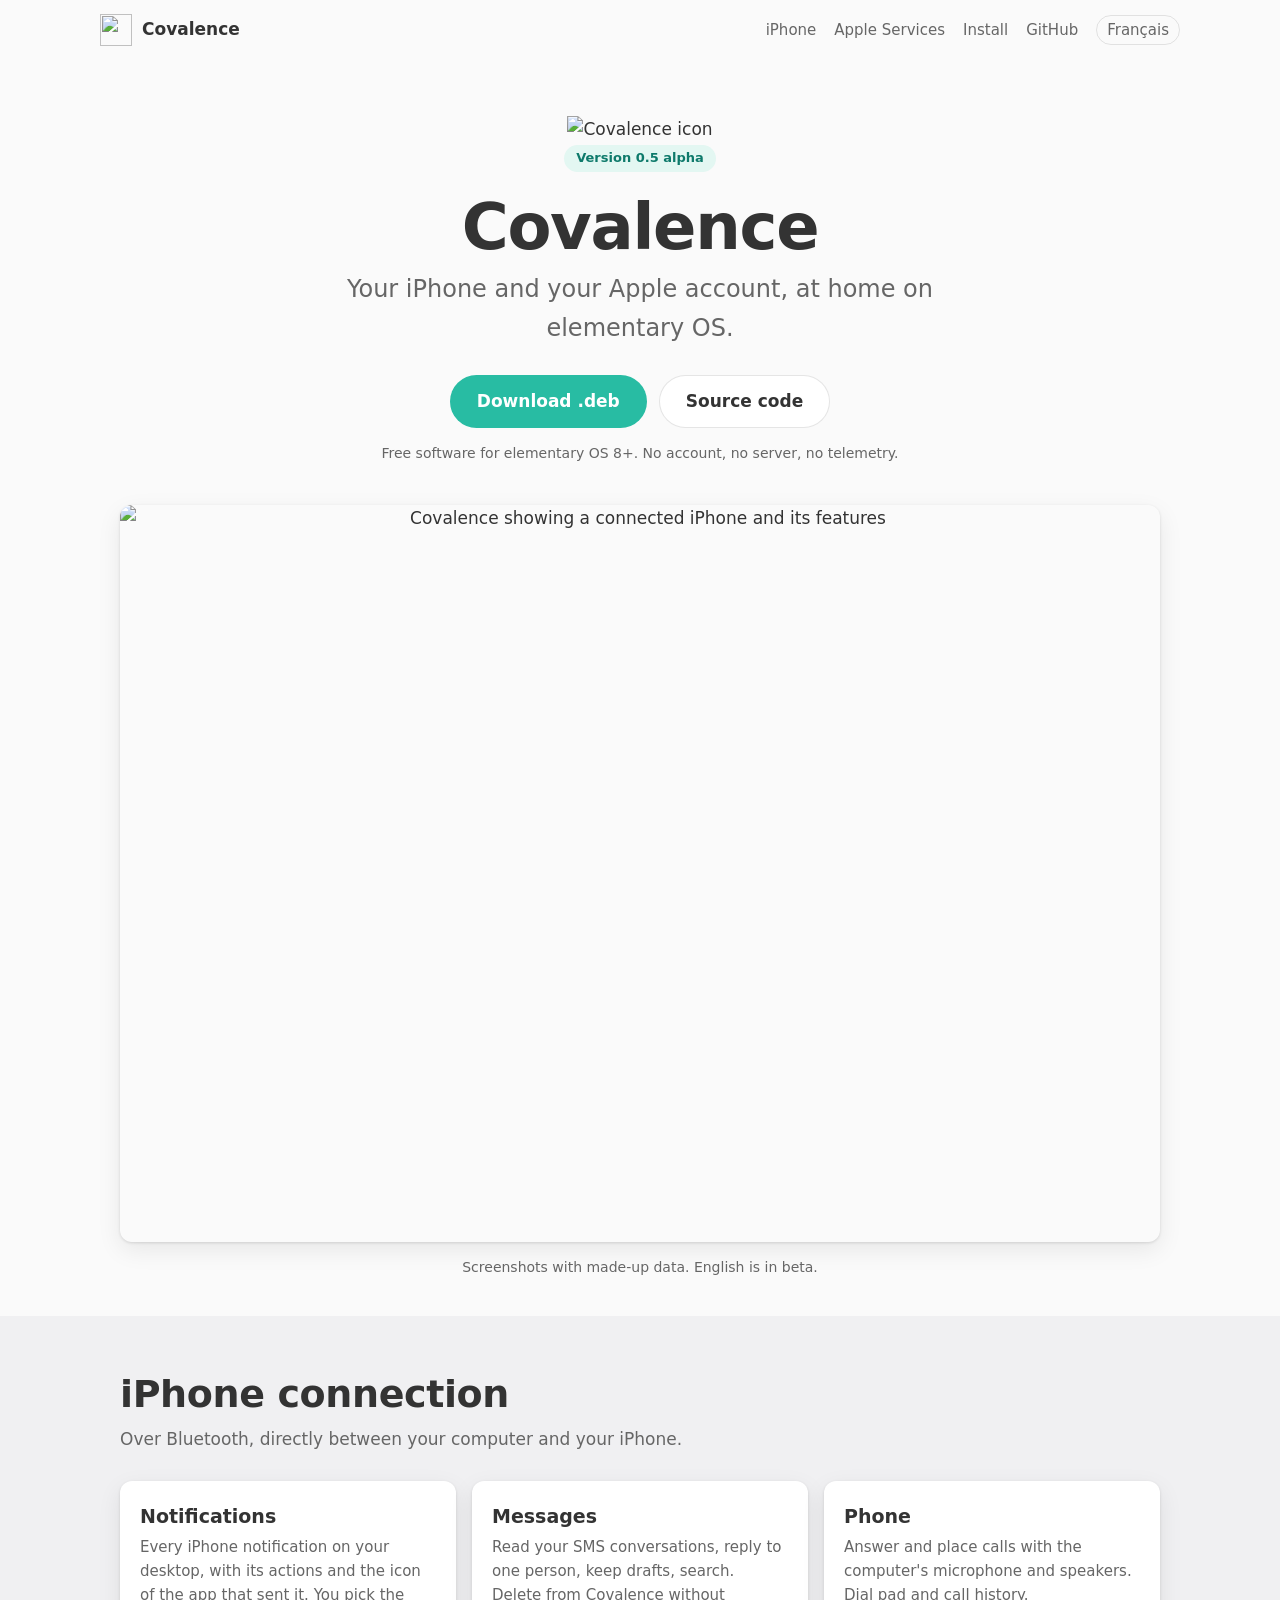
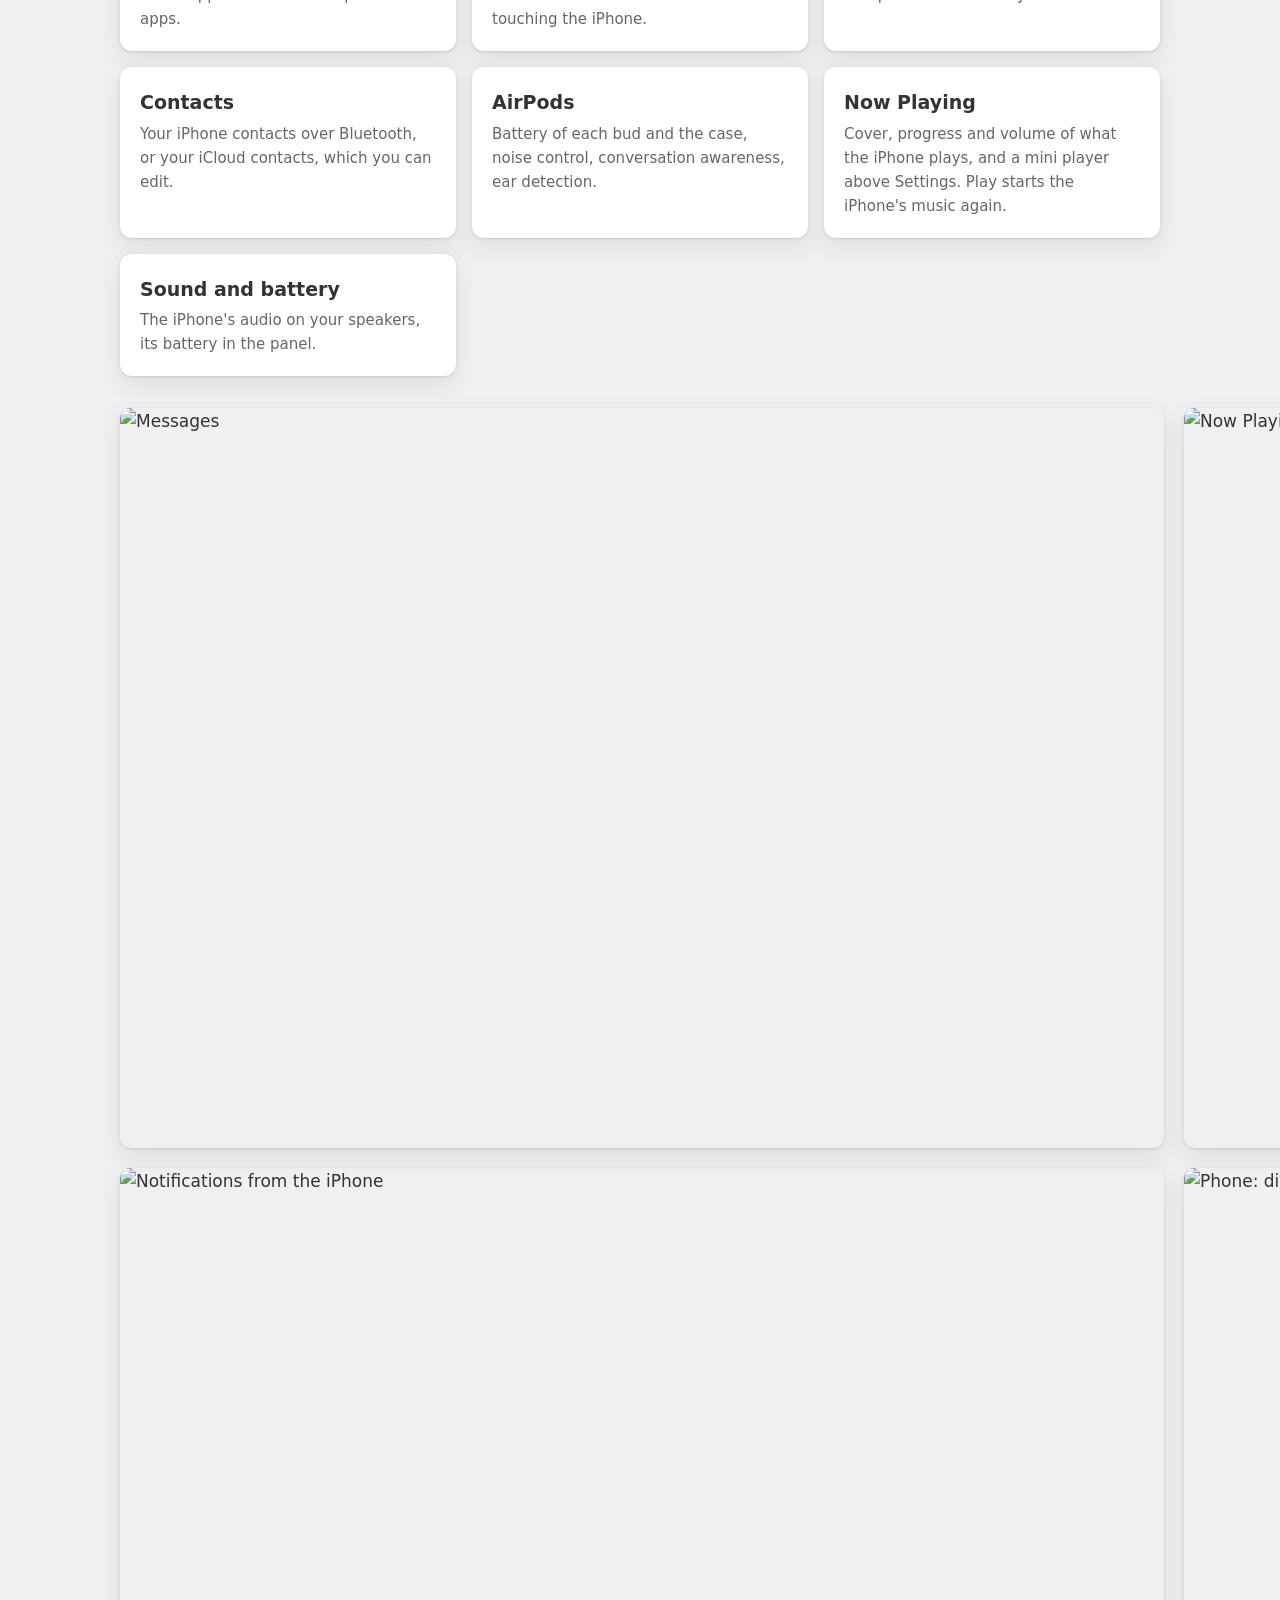
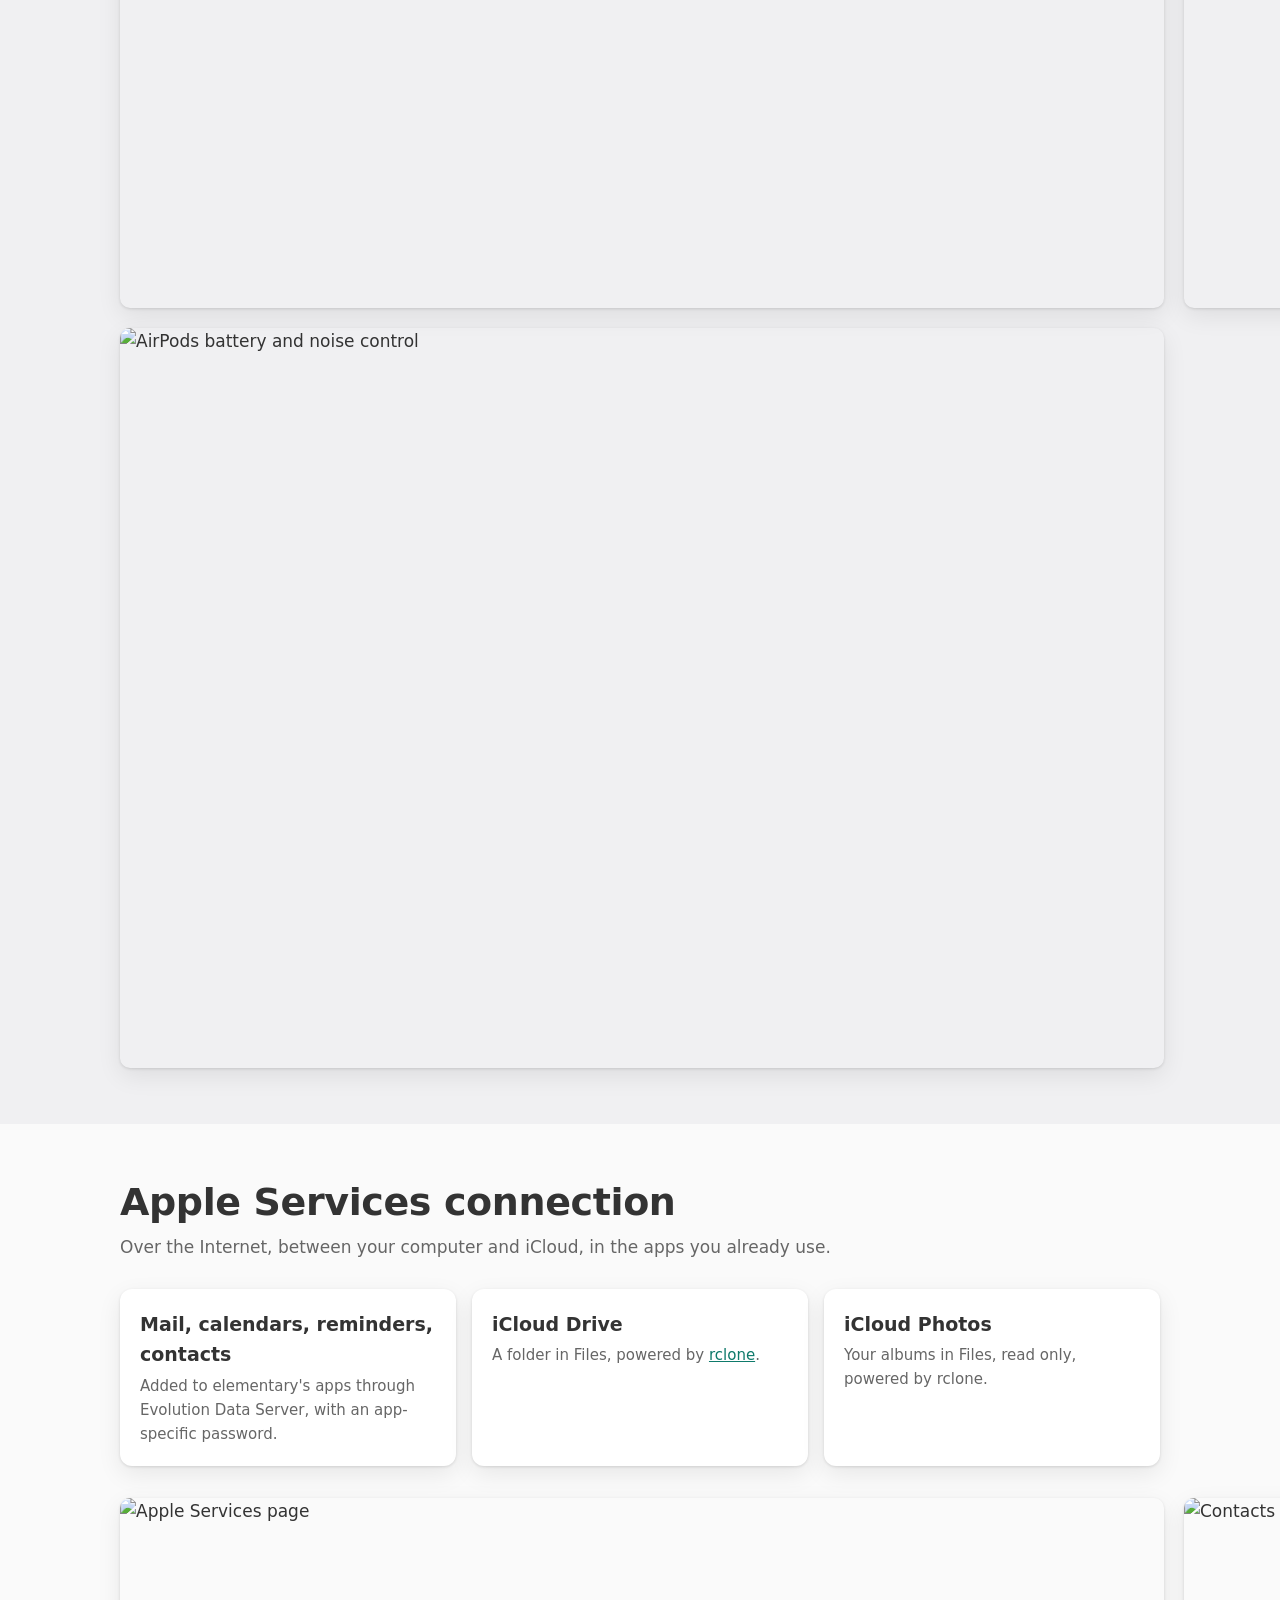
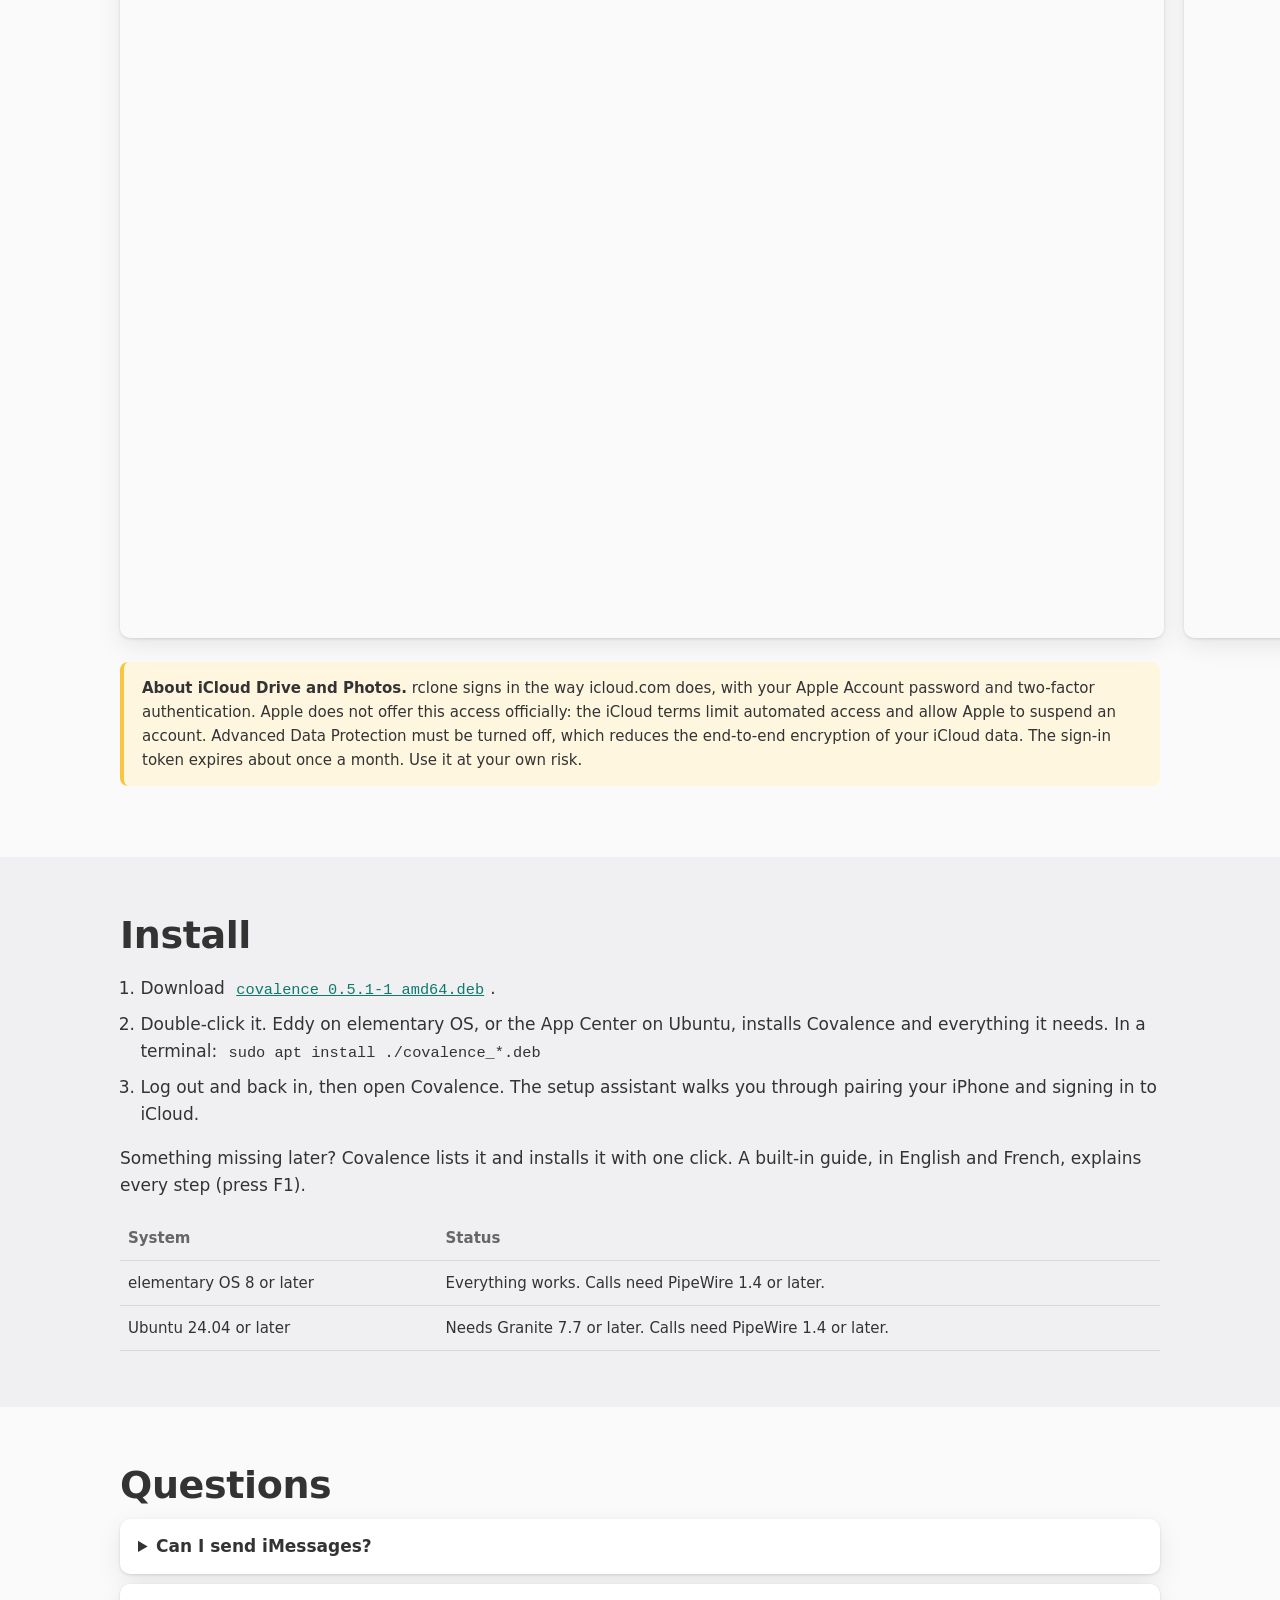
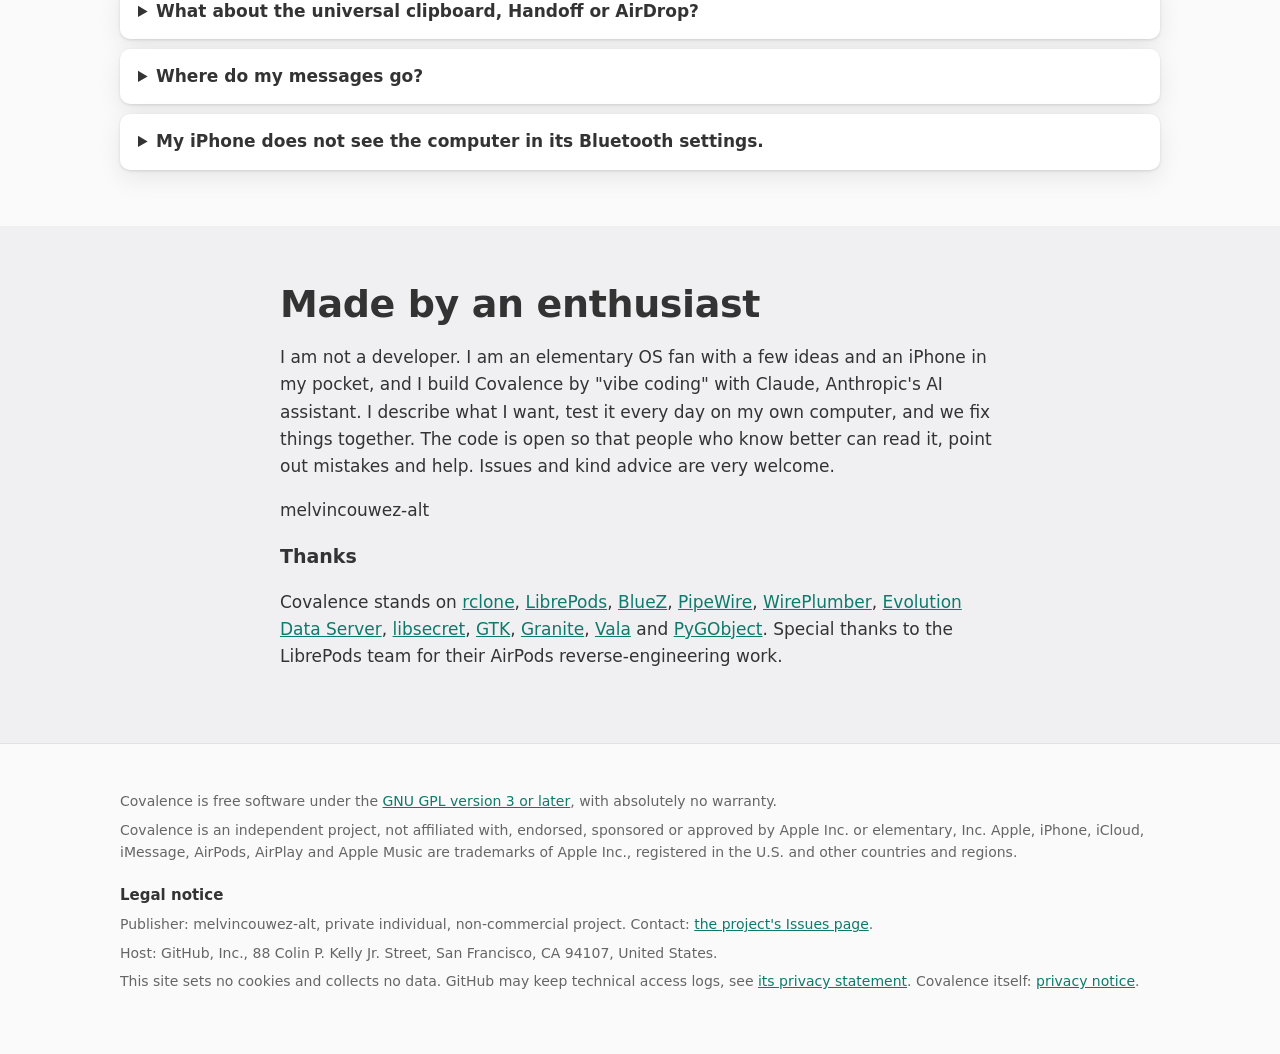
==== site/index.html @ 728b43fa "Covalence 0.5.1 alpha AirPods Pro 3 recognised, with noise control, adaptive audio and conversation " ====
<!doctype html>
<!-- SPDX-License-Identifier: GPL-3.0-or-later -->
<!-- SPDX-FileCopyrightText: 2026 melvincouwez-alt -->
<html lang="en">
<head>
  <meta charset="utf-8">
  <meta name="viewport" content="width=device-width, initial-scale=1">
  <title>Covalence: your iPhone and iCloud on elementary OS</title>
  <meta name="description" content="Covalence brings iPhone notifications, messages, calls, contacts, AirPods and iCloud to elementary OS. Free software, no server, no telemetry.">
  <link rel="icon" href="icon.svg" type="image/svg+xml">
  <link rel="alternate" hreflang="fr" href="fr/">
  <link rel="stylesheet" href="style.css">
</head>
<body>
  <header class="wrap bar">
    <a class="brand" href="./"><img src="icon.svg" alt="">Covalence</a>
    <nav>
      <a class="section" href="#iphone">iPhone</a>
      <a class="section" href="#apple">Apple Services</a>
      <a class="section" href="#install">Install</a>
      <a href="https://github.com/melvincouwez-alt/covalence">GitHub</a>
      <a class="lang" href="fr/" hreflang="fr" lang="fr">Français</a>
    </nav>
  </header>

  <main>
    <div class="wrap hero">
      <img class="icon" src="icon.svg" alt="Covalence icon">
      <div><span class="badge">Version 0.5 alpha</span></div>
      <h1>Covalence</h1>
      <p class="lead">Your iPhone and your Apple account, at home on elementary OS.</p>
      <div class="actions">
        <a class="button primary" href="https://github.com/melvincouwez-alt/covalence/releases/latest">Download .deb</a>
        <a class="button" href="https://github.com/melvincouwez-alt/covalence">Source code</a>
      </div>
      <p class="small">Free software for elementary OS 8+. No account, no server, no telemetry.</p>
      <img class="shot" src="screenshots/device.png" width="1044" height="740" alt="Covalence showing a connected iPhone and its features">
      <p class="small">Screenshots with made-up data. English is in beta.</p>
    </div>

    <section id="iphone" class="alt">
      <div class="wrap">
        <h2>iPhone connection</h2>
        <p class="intro">Over Bluetooth, directly between your computer and your iPhone.</p>
        <div class="grid">
          <div class="card"><h3>Notifications</h3><p>Every iPhone notification on your desktop, with its actions and the icon of the app that sent it. You pick the apps.</p></div>
          <div class="card"><h3>Messages</h3><p>Read your SMS conversations, reply to one person, keep drafts, search. Delete from Covalence without touching the iPhone.</p></div>
          <div class="card"><h3>Phone</h3><p>Answer and place calls with the computer's microphone and speakers. Dial pad and call history.</p></div>
          <div class="card"><h3>Contacts</h3><p>Your iPhone contacts over Bluetooth, or your iCloud contacts, which you can edit.</p></div>
          <div class="card"><h3>AirPods</h3><p>Battery of each bud and the case, noise control, conversation awareness, ear detection.</p></div>
          <div class="card"><h3>Now Playing</h3><p>Cover, progress and volume of what the iPhone plays, and a mini player above Settings. Play starts the iPhone's music again.</p></div>
          <div class="card"><h3>Sound and battery</h3><p>The iPhone's audio on your speakers, its battery in the panel.</p></div>
        </div>
        <div class="pair">
          <img src="screenshots/messages.png" width="1044" height="740" alt="Messages">
          <img src="screenshots/nowplaying.png" width="1044" height="740" alt="Now Playing">
          <img src="screenshots/notifications.png" width="1044" height="740" alt="Notifications from the iPhone">
          <img src="screenshots/phone.png" width="1044" height="740" alt="Phone: dial pad and call history">
          <img src="screenshots/headphones.png" width="1044" height="740" alt="AirPods battery and noise control">
        </div>
      </div>
    </section>

    <section id="apple">
      <div class="wrap">
        <h2>Apple Services connection</h2>
        <p class="intro">Over the Internet, between your computer and iCloud, in the apps you already use.</p>
        <div class="grid">
          <div class="card"><h3>Mail, calendars, reminders, contacts</h3><p>Added to elementary's apps through Evolution Data Server, with an app-specific password.</p></div>
          <div class="card"><h3>iCloud Drive</h3><p>A folder in Files, powered by <a href="https://rclone.org">rclone</a>.</p></div>
          <div class="card"><h3>iCloud Photos</h3><p>Your albums in Files, read only, powered by rclone.</p></div>
        </div>
        <div class="pair">
          <img src="screenshots/services.png" width="1044" height="740" alt="Apple Services page">
          <img src="screenshots/contacts.png" width="1044" height="740" alt="Contacts">
        </div>
        <p class="note"><strong>About iCloud Drive and Photos.</strong> rclone signs in the way icloud.com does, with your Apple Account password and two-factor authentication. Apple does not offer this access officially: the iCloud terms limit automated access and allow Apple to suspend an account. Advanced Data Protection must be turned off, which reduces the end-to-end encryption of your iCloud data. The sign-in token expires about once a month. Use it at your own risk.</p>
      </div>
    </section>

    <section id="install" class="alt">
      <div class="wrap">
        <h2>Install</h2>
        <ol class="steps">
          <li>Download <a href="https://github.com/melvincouwez-alt/covalence/releases/tag/v0.5.1"><code>covalence_0.5.1-1_amd64.deb</code></a>.</li>
          <li>Double-click it. Eddy on elementary OS, or the App Center on Ubuntu, installs Covalence and everything it needs. In a terminal: <code>sudo apt install ./covalence_*.deb</code></li>
          <li>Log out and back in, then open Covalence. The setup assistant walks you through pairing your iPhone and signing in to iCloud.</li>
        </ol>
        <p>Something missing later? Covalence lists it and installs it with one click. A built-in guide, in English and French, explains every step (press F1).</p>
        <table>
          <tr><th>System</th><th>Status</th></tr>
          <tr><td>elementary OS 8 or later</td><td>Everything works. Calls need PipeWire 1.4 or later.</td></tr>
          <tr><td>Ubuntu 24.04 or later</td><td>Needs Granite 7.7 or later. Calls need PipeWire 1.4 or later.</td></tr>
        </table>
      </div>
    </section>

    <section id="faq">
      <div class="wrap">
        <h2>Questions</h2>
        <details><summary>Can I send iMessages?</summary><p>No. Bluetooth only lets a computer send an SMS to one person. Group replies and attachments stay on the iPhone.</p></details>
        <details><summary>What about the universal clipboard, Handoff or AirDrop?</summary><p>Not possible: they need Apple's own encryption and Wi-Fi stack.</p></details>
        <details><summary>Where do my messages go?</summary><p>Nowhere but your computer. Covalence has no server and sends no statistics. Read the <a href="https://github.com/melvincouwez-alt/covalence/blob/HEAD/docs/privacy.md">privacy notice</a>.</p></details>
        <details><summary>My iPhone does not see the computer in its Bluetooth settings.</summary><p>That is normal for this kind of accessory. The guide shows how to pair with the free nRF Connect app.</p></details>
      </div>
    </section>

    <section class="alt">
      <div class="wrap who">
        <h2>Made by an enthusiast</h2>
        <p>I am not a developer. I am an elementary OS fan with a few ideas and an iPhone in my pocket, and I build Covalence by "vibe coding" with Claude, Anthropic's AI assistant. I describe what I want, test it every day on my own computer, and we fix things together. The code is open so that people who know better can read it, point out mistakes and help. Issues and kind advice are very welcome.</p>
        <p>melvincouwez-alt</p>
        <h3>Thanks</h3>
        <p>Covalence stands on
          <a href="https://github.com/rclone/rclone">rclone</a>,
          <a href="https://github.com/librepods-org/librepods">LibrePods</a>,
          <a href="https://github.com/bluez/bluez">BlueZ</a>,
          <a href="https://gitlab.freedesktop.org/pipewire/pipewire">PipeWire</a>,
          <a href="https://gitlab.freedesktop.org/pipewire/wireplumber">WirePlumber</a>,
          <a href="https://gitlab.gnome.org/GNOME/evolution-data-server">Evolution Data Server</a>,
          <a href="https://gitlab.gnome.org/GNOME/libsecret">libsecret</a>,
          <a href="https://gitlab.gnome.org/GNOME/gtk">GTK</a>,
          <a href="https://github.com/elementary/granite">Granite</a>,
          <a href="https://gitlab.gnome.org/GNOME/vala">Vala</a> and
          <a href="https://gitlab.gnome.org/GNOME/pygobject">PyGObject</a>.
          Special thanks to the LibrePods team for their AirPods reverse-engineering work.</p>
      </div>
    </section>
  </main>

  <footer>
    <div class="wrap">
      <p>Covalence is free software under the <a href="https://github.com/melvincouwez-alt/covalence/blob/HEAD/LICENSE">GNU GPL version 3 or later</a>, with absolutely no warranty.</p>
      <p>Covalence is an independent project, not affiliated with, endorsed, sponsored or approved by Apple Inc. or elementary, Inc. Apple, iPhone, iCloud, iMessage, AirPods, AirPlay and Apple Music are trademarks of Apple Inc., registered in the U.S. and other countries and regions.</p>
      <h3>Legal notice</h3>
      <p>Publisher: melvincouwez-alt, private individual, non-commercial project. Contact: <a href="https://github.com/melvincouwez-alt/covalence/issues">the project's Issues page</a>.</p>
      <p>Host: GitHub, Inc., 88 Colin P. Kelly Jr. Street, San Francisco, CA 94107, United States.</p>
      <p>This site sets no cookies and collects no data. GitHub may keep technical access logs, see <a href="https://docs.github.com/en/site-policy/privacy-policies/github-general-privacy-statement">its privacy statement</a>. Covalence itself: <a href="https://github.com/melvincouwez-alt/covalence/blob/HEAD/docs/privacy.md">privacy notice</a>.</p>
    </div>
  </footer>
</body>
</html>
---- site/style.css ----
/* SPDX-License-Identifier: GPL-3.0-or-later */
/* SPDX-FileCopyrightText: 2026 melvincouwez-alt */
:root {
  --bg: #fafafa;
  --bg-alt: #f0f0f2;
  --card: #ffffff;
  --text: #333333;
  --dim: #666666;
  --line: rgba(0, 0, 0, 0.1);
  --accent: #0e7a6b;
  --accent-soft: #e3f7f2;
  --button: #28bca3;
  --button-text: #ffffff;
  --warn-bg: #fff6e0;
  --warn-line: #f9c440;
  --shadow: 0 1px 3px rgba(0, 0, 0, 0.12), 0 8px 24px rgba(0, 0, 0, 0.08);
  color-scheme: light dark;
}

@media (prefers-color-scheme: dark) {
  :root {
    --bg: #1f1f23;
    --bg-alt: #26262b;
    --card: #2d2d33;
    --text: #e8e8ea;
    --dim: #a8a8b0;
    --line: rgba(255, 255, 255, 0.1);
    --accent: #89ffdd;
    --accent-soft: #1d3a34;
    --button: #28bca3;
    --button-text: #0b1f1b;
    --warn-bg: #3a3222;
    --warn-line: #d48e15;
    --shadow: 0 1px 3px rgba(0, 0, 0, 0.4), 0 8px 24px rgba(0, 0, 0, 0.3);
  }
}

* { box-sizing: border-box; }

html { -webkit-text-size-adjust: 100%; }

body {
  margin: 0;
  background: var(--bg);
  color: var(--text);
  font-family: "Inter", "Open Sans", system-ui, -apple-system, "Segoe UI", Roboto, sans-serif;
  font-size: 17px;
  line-height: 1.6;
}

a { color: var(--accent); }

img { max-width: 100%; height: auto; }

.wrap { max-width: 1080px; margin: 0 auto; padding: 0 20px; }

/* top bar */
.bar { display: flex; align-items: center; justify-content: space-between; padding: 14px 0; }
.bar .brand { display: flex; align-items: center; gap: 10px; font-weight: 700; color: var(--text); text-decoration: none; }
.bar .brand img { width: 32px; height: 32px; }
.bar nav { display: flex; gap: 18px; align-items: center; font-size: 15px; }
.bar nav a { color: var(--dim); text-decoration: none; }
.bar nav a:hover { color: var(--text); }
.lang { border: 1px solid var(--line); border-radius: 999px; padding: 2px 10px; }

/* hero */
.hero { text-align: center; padding: 56px 20px 24px; }
.hero img.icon { width: 160px; height: 160px; }
.hero h1 { font-size: clamp(40px, 7vw, 64px); line-height: 1.1; margin: 12px 0 8px; letter-spacing: -0.02em; }
.hero p.lead { font-size: clamp(19px, 2.6vw, 24px); color: var(--dim); max-width: 720px; margin: 0 auto 28px; }
.badge { display: inline-block; font-size: 13px; font-weight: 600; color: var(--accent); background: var(--accent-soft); border-radius: 999px; padding: 3px 12px; margin-bottom: 8px; }

.actions { display: flex; flex-wrap: wrap; gap: 12px; justify-content: center; }
.button { display: inline-block; padding: 12px 26px; border-radius: 999px; font-weight: 600; text-decoration: none; border: 1px solid var(--line); color: var(--text); background: var(--card); }
.button.primary { background: var(--button); color: var(--button-text); border-color: transparent; }
.button:hover { filter: brightness(1.05); }
.small { font-size: 14px; color: var(--dim); }

.shot { display: block; margin: 40px auto 0; border-radius: 12px; box-shadow: var(--shadow); }

/* sections */
section { padding: 56px 0; }
section.alt { background: var(--bg-alt); }
h2 { font-size: clamp(28px, 4vw, 38px); line-height: 1.2; margin: 0 0 8px; letter-spacing: -0.01em; }
h2 + p.intro { color: var(--dim); margin-top: 0; max-width: 760px; }
h3 { font-size: 19px; margin: 0 0 4px; }

.grid { display: grid; grid-template-columns: repeat(auto-fit, minmax(280px, 1fr)); gap: 16px; margin-top: 28px; }
.card { background: var(--card); border-radius: 12px; padding: 20px; box-shadow: var(--shadow); }
.card p { margin: 0; color: var(--dim); font-size: 15px; }

.pair { display: grid; grid-template-columns: 1fr 1fr; gap: 20px; margin-top: 32px; }
.pair img { border-radius: 10px; box-shadow: var(--shadow); }
@media (max-width: 720px) { .pair { grid-template-columns: 1fr; } }

.note { background: var(--warn-bg); border-left: 4px solid var(--warn-line); border-radius: 8px; padding: 14px 18px; margin-top: 24px; font-size: 15px; }

ol.steps { padding-left: 1.2em; }
ol.steps li { margin-bottom: 8px; }
code { font-family: "Roboto Mono", ui-monospace, monospace; font-size: 0.9em; background: var(--bg-alt); padding: 1px 6px; border-radius: 4px; }

table { width: 100%; border-collapse: collapse; margin-top: 16px; font-size: 15px; }
th, td { text-align: left; padding: 10px 8px; border-bottom: 1px solid var(--line); vertical-align: top; }
th { color: var(--dim); font-weight: 600; }

details { background: var(--card); border-radius: 10px; padding: 14px 18px; margin-top: 10px; box-shadow: var(--shadow); }
summary { cursor: pointer; font-weight: 600; }
details p { color: var(--dim); margin: 10px 0 0; }

.who { max-width: 760px; }

footer { padding: 40px 0 56px; font-size: 14px; color: var(--dim); border-top: 1px solid var(--line); }
footer h3 { font-size: 15px; color: var(--text); margin-top: 20px; }
footer p { margin: 6px 0; }

@media (max-width: 720px) {
  .bar nav a.section { display: none; }
  .bar nav { gap: 12px; }
  .grid { grid-template-columns: 1fr; }
}
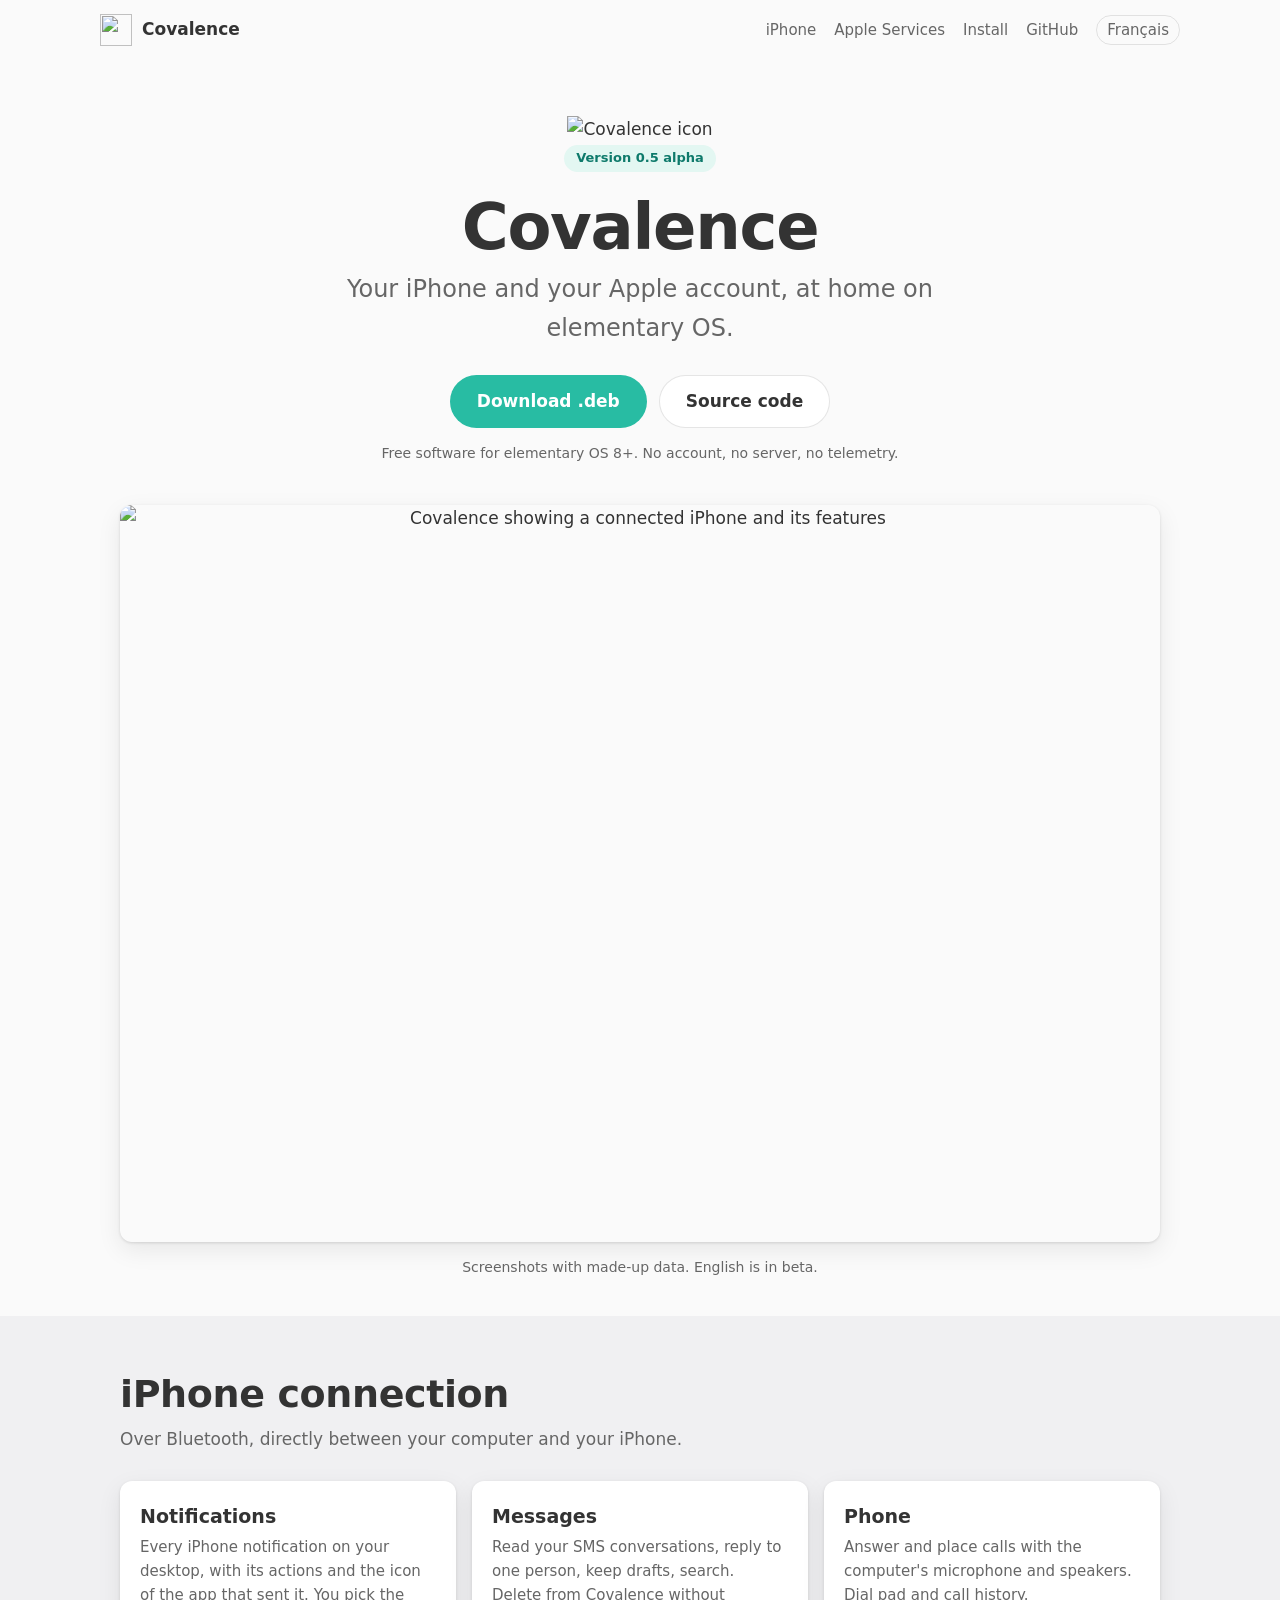
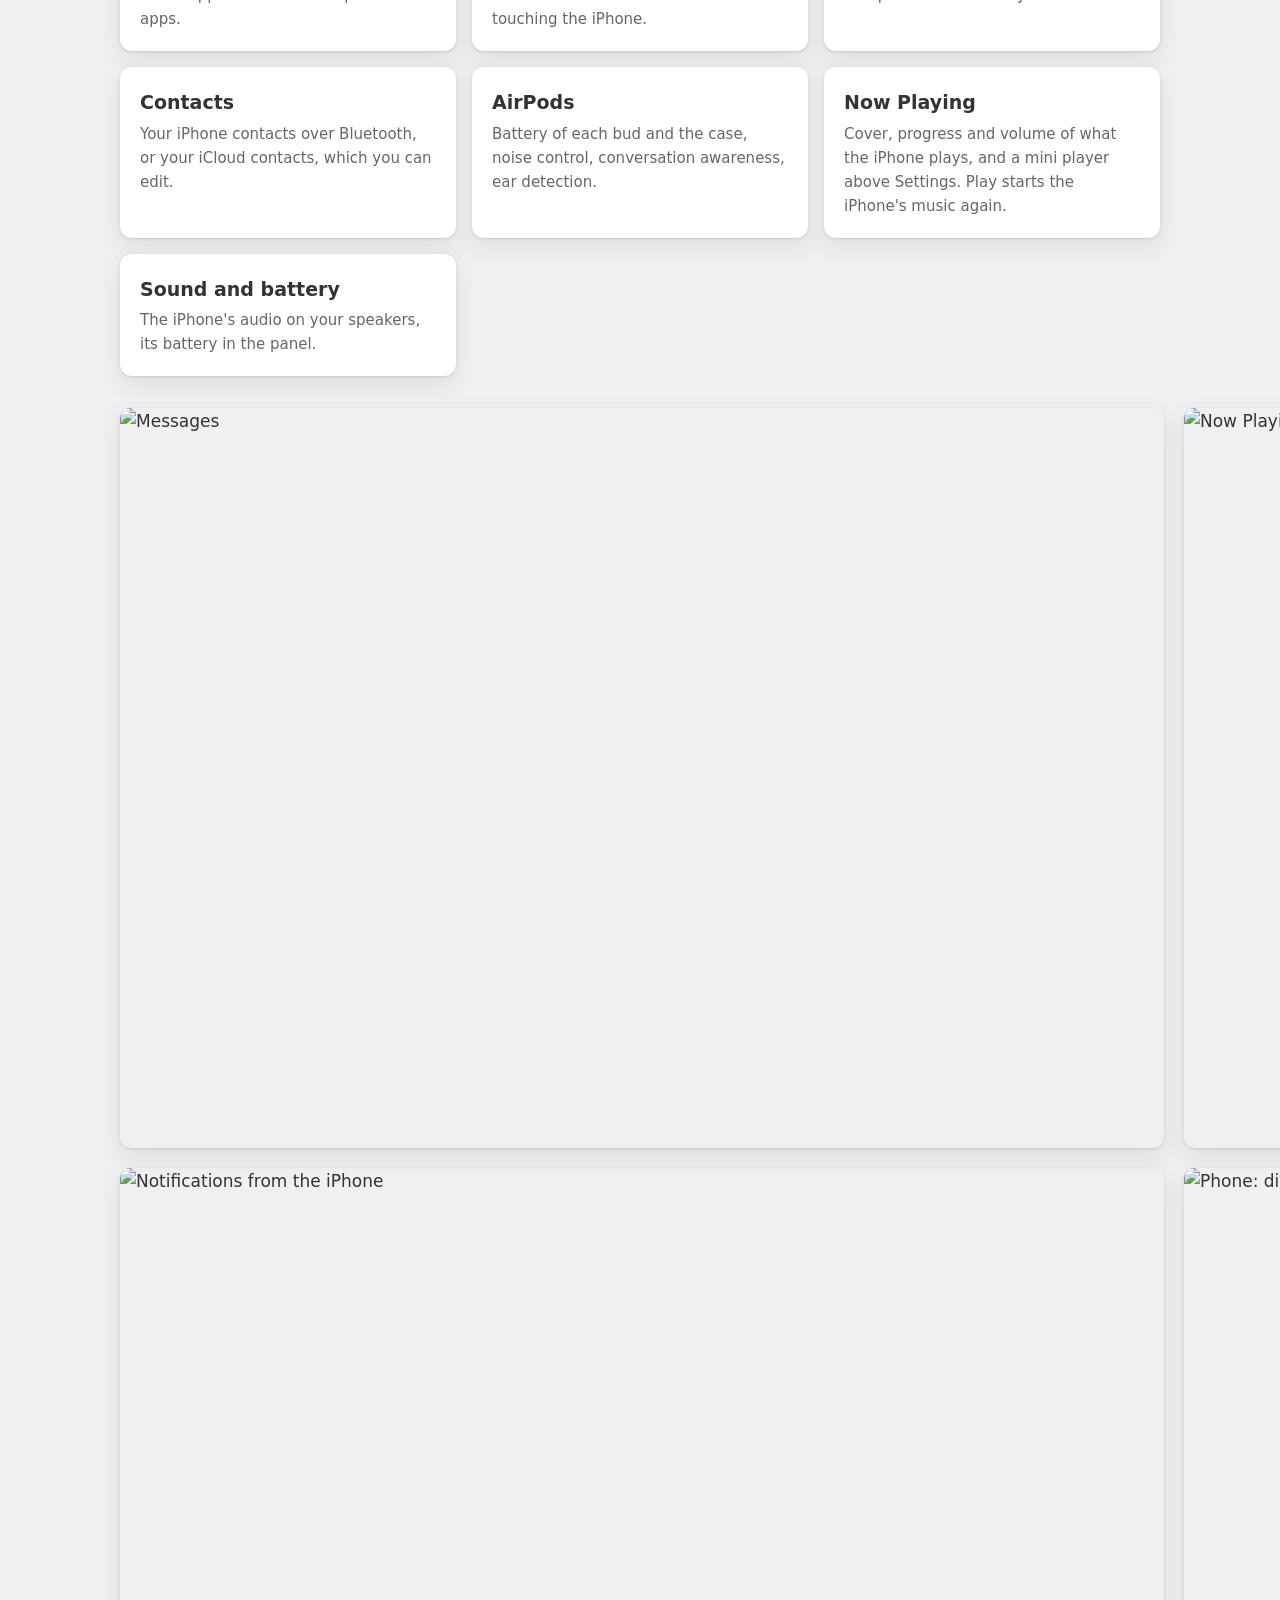
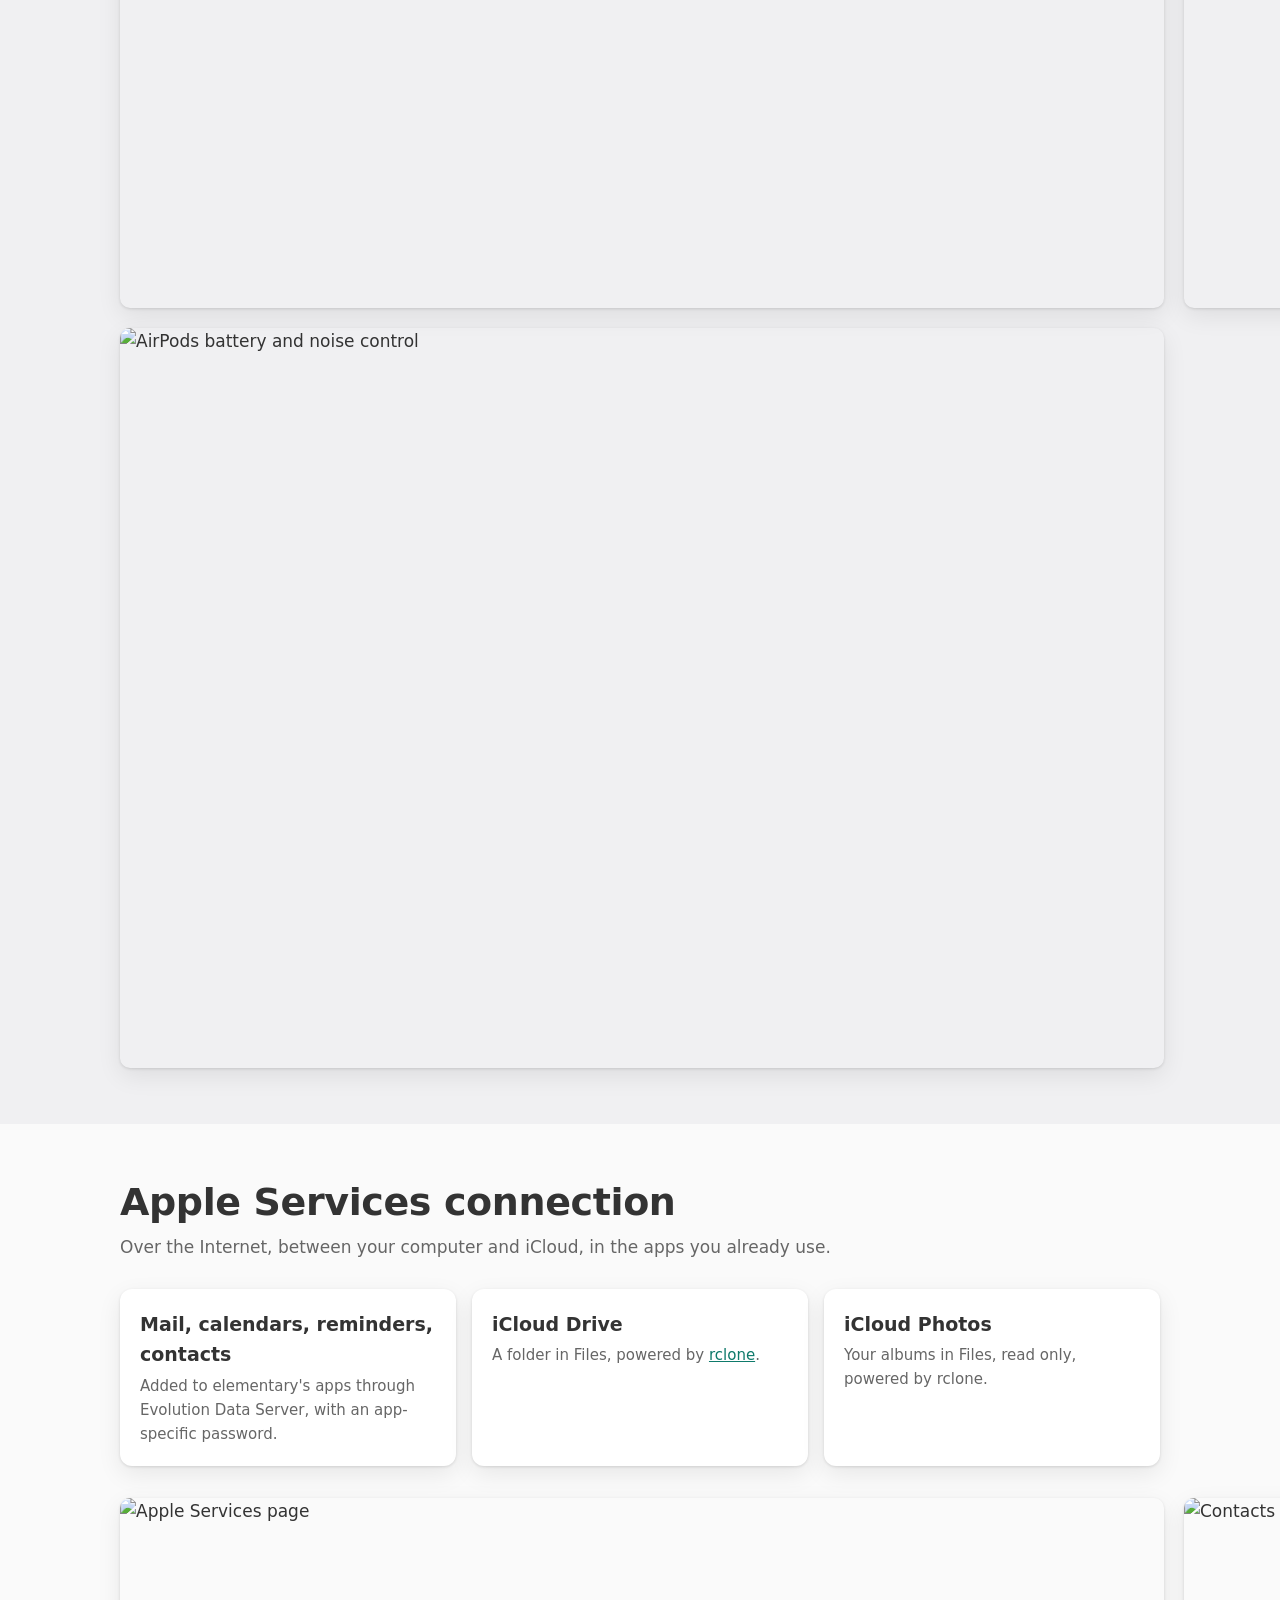
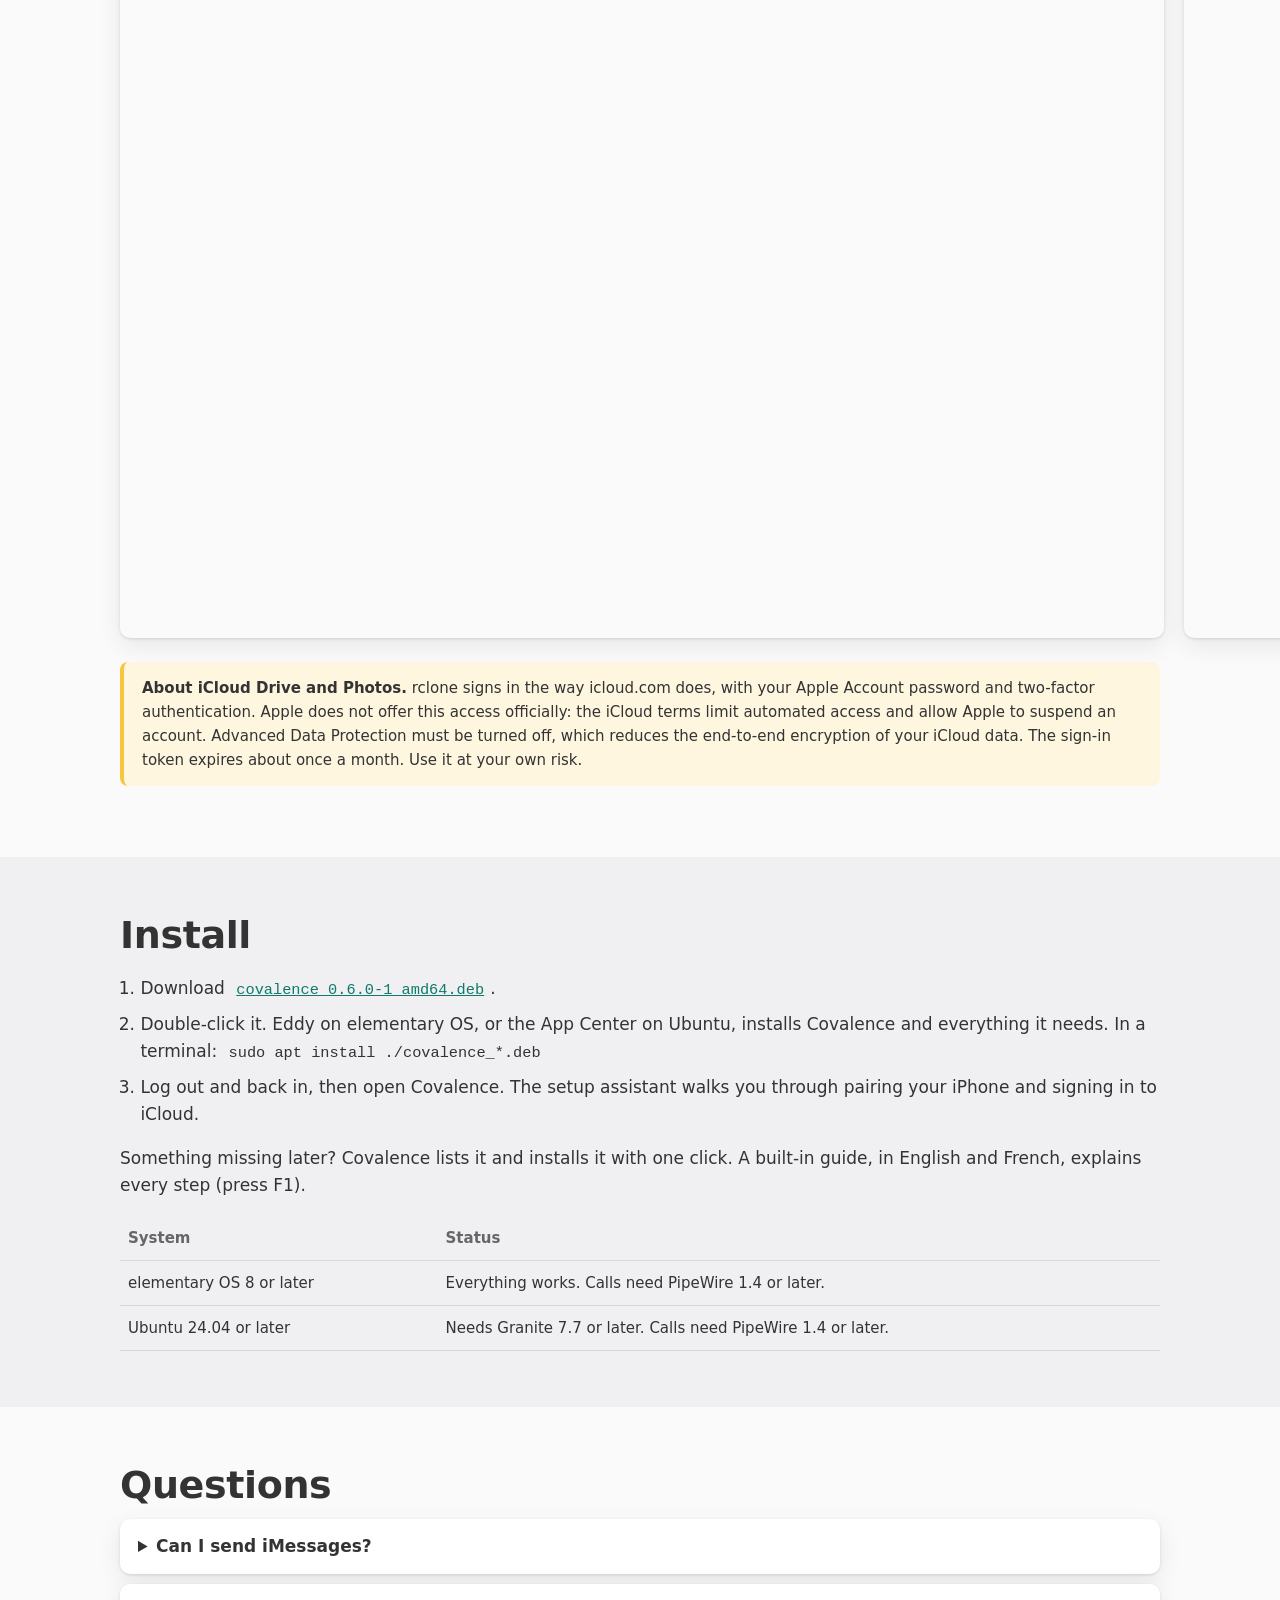
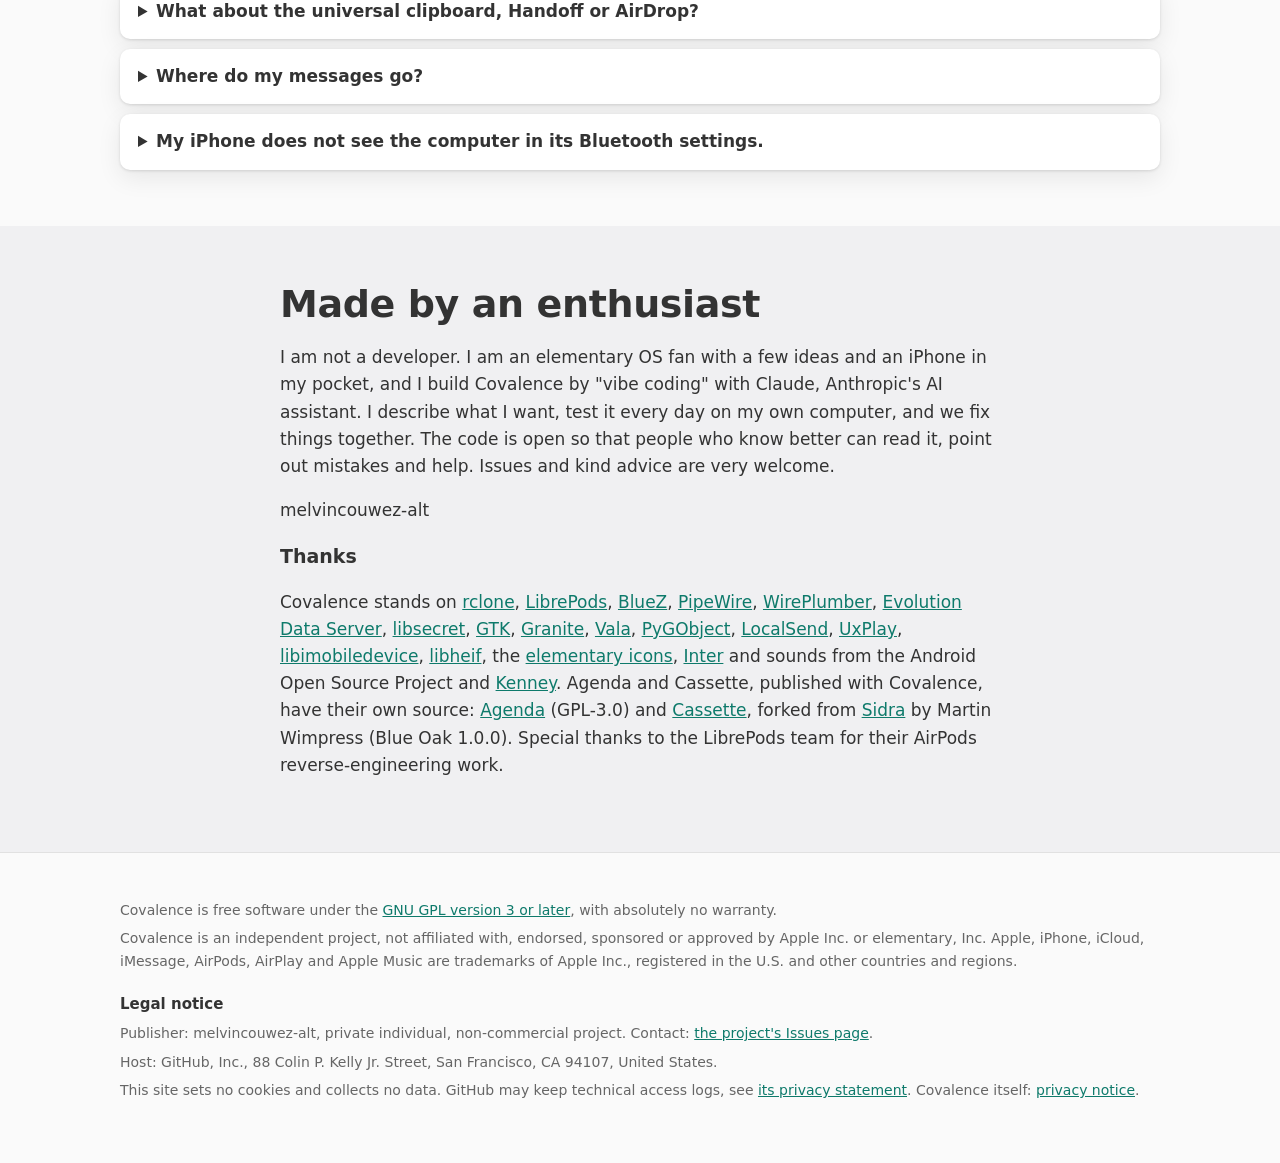
==== commit 28004f17: "Covalence 0.6.0 alpha" ====
--- a/site/index.html
+++ b/site/index.html
@@ -82,7 +82,7 @@
       <div class="wrap">
         <h2>Install</h2>
         <ol class="steps">
-          <li>Download <a href="https://github.com/melvincouwez-alt/covalence/releases/tag/v0.5.1"><code>covalence_0.5.1-1_amd64.deb</code></a>.</li>
+          <li>Download <a href="https://github.com/melvincouwez-alt/covalence/releases/tag/v0.6.0"><code>covalence_0.6.0-1_amd64.deb</code></a>.</li>
           <li>Double-click it. Eddy on elementary OS, or the App Center on Ubuntu, installs Covalence and everything it needs. In a terminal: <code>sudo apt install ./covalence_*.deb</code></li>
           <li>Log out and back in, then open Covalence. The setup assistant walks you through pairing your iPhone and signing in to iCloud.</li>
         </ol>
@@ -121,8 +121,15 @@
           <a href="https://gitlab.gnome.org/GNOME/libsecret">libsecret</a>,
           <a href="https://gitlab.gnome.org/GNOME/gtk">GTK</a>,
           <a href="https://github.com/elementary/granite">Granite</a>,
-          <a href="https://gitlab.gnome.org/GNOME/vala">Vala</a> and
-          <a href="https://gitlab.gnome.org/GNOME/pygobject">PyGObject</a>.
+          <a href="https://gitlab.gnome.org/GNOME/vala">Vala</a>,
+          <a href="https://gitlab.gnome.org/GNOME/pygobject">PyGObject</a>,
+          <a href="https://github.com/localsend/protocol">LocalSend</a>,
+          <a href="https://github.com/FDH2/UxPlay">UxPlay</a>,
+          <a href="https://github.com/libimobiledevice/libimobiledevice">libimobiledevice</a>,
+          <a href="https://github.com/strukturag/libheif">libheif</a>,
+          the <a href="https://github.com/elementary/icons">elementary icons</a>,
+          <a href="https://github.com/rsms/inter">Inter</a> and sounds from the Android Open Source Project and <a href="https://kenney.nl/assets/interface-sounds">Kenney</a>.
+          Agenda and Cassette, published with Covalence, have their own source: <a href="https://github.com/melvincouwez-alt/agenda">Agenda</a> (GPL-3.0) and <a href="https://github.com/melvincouwez-alt/cassette">Cassette</a>, forked from <a href="https://github.com/wimpysworld/sidra">Sidra</a> by Martin Wimpress (Blue Oak 1.0.0).
           Special thanks to the LibrePods team for their AirPods reverse-engineering work.</p>
       </div>
     </section>
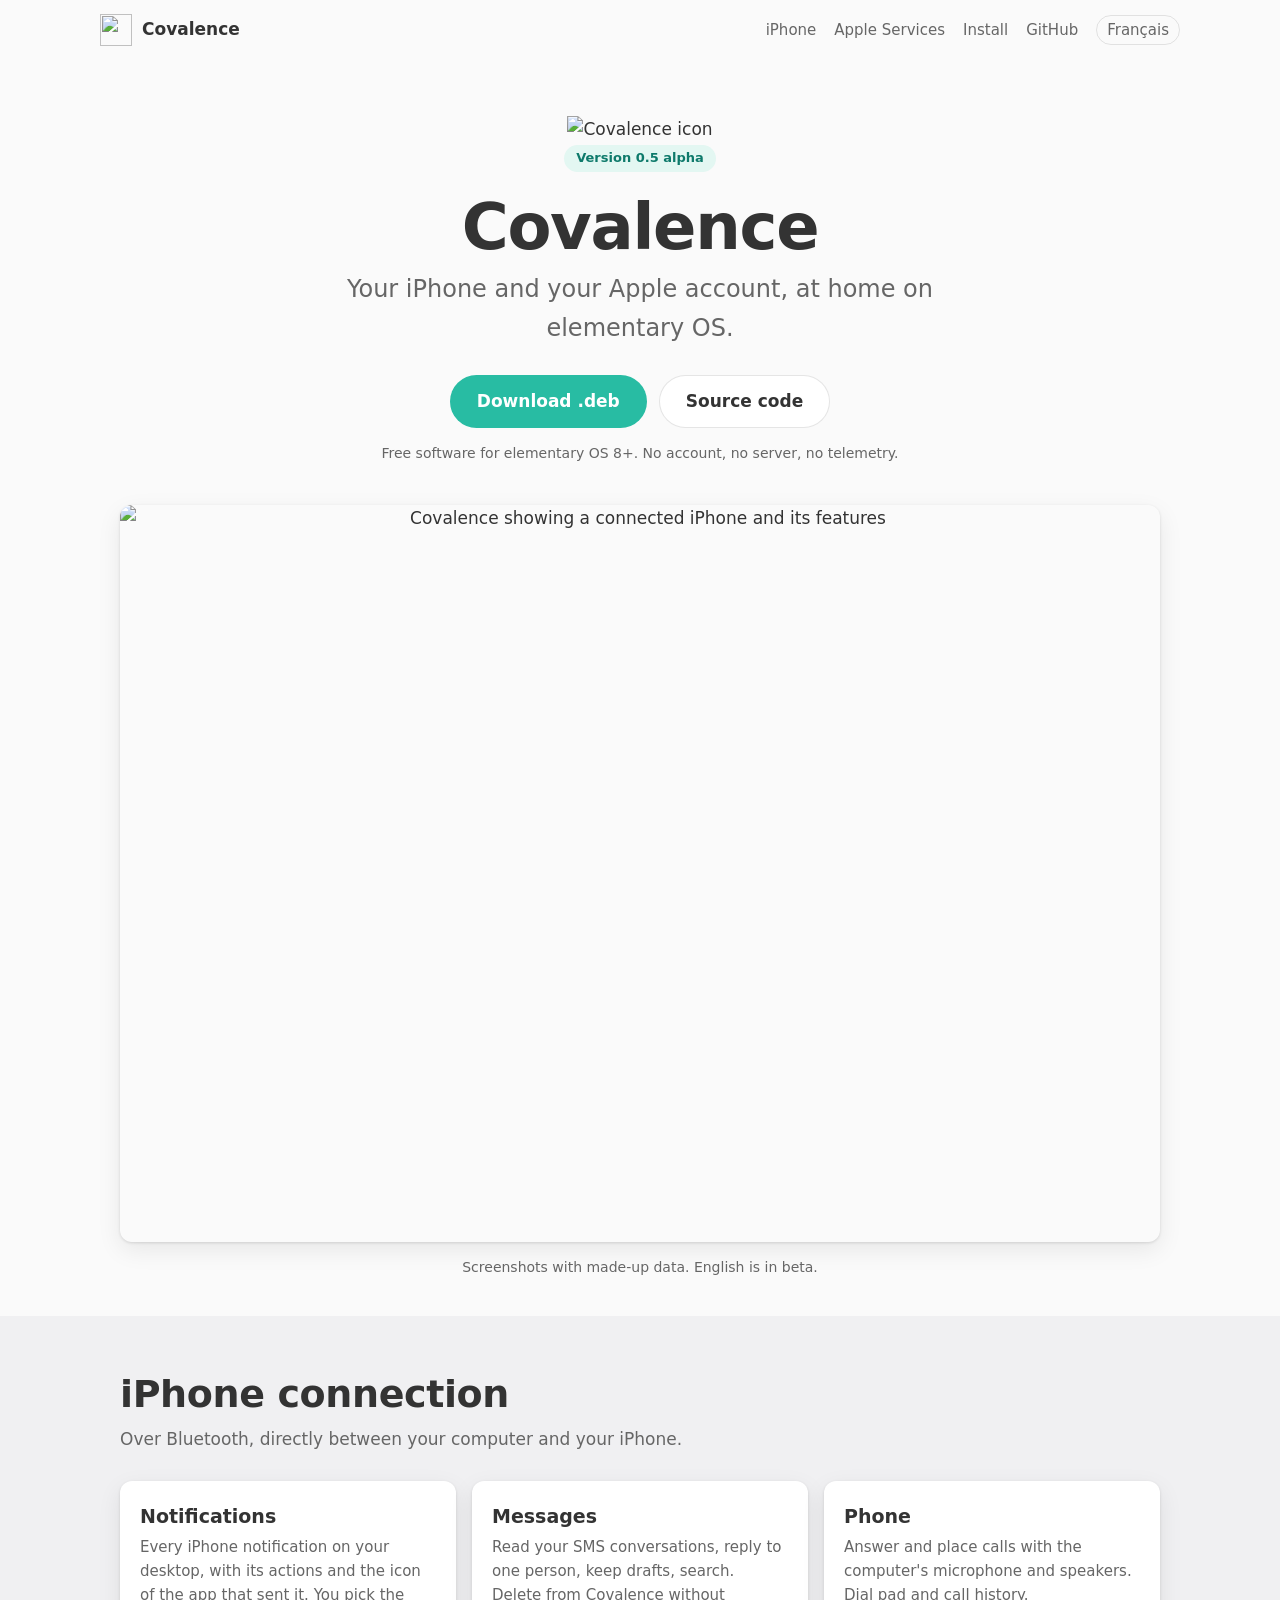
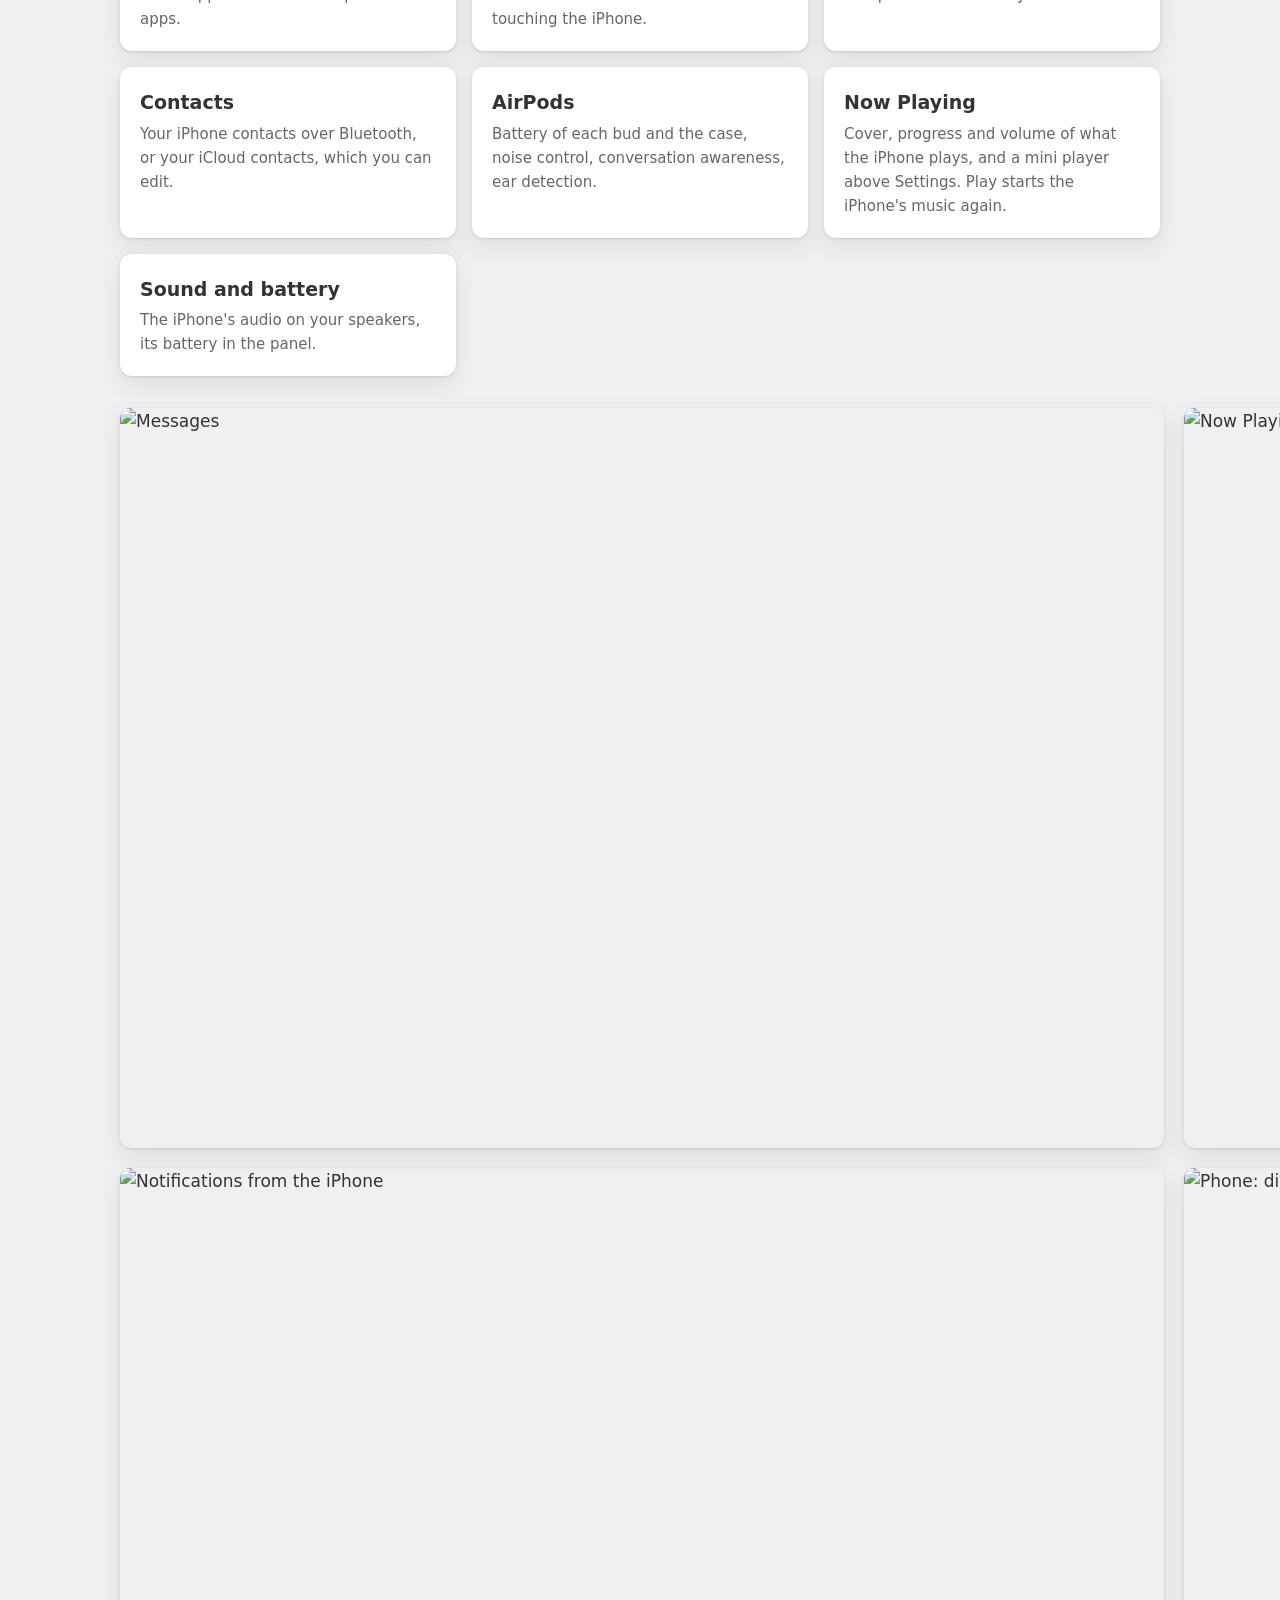
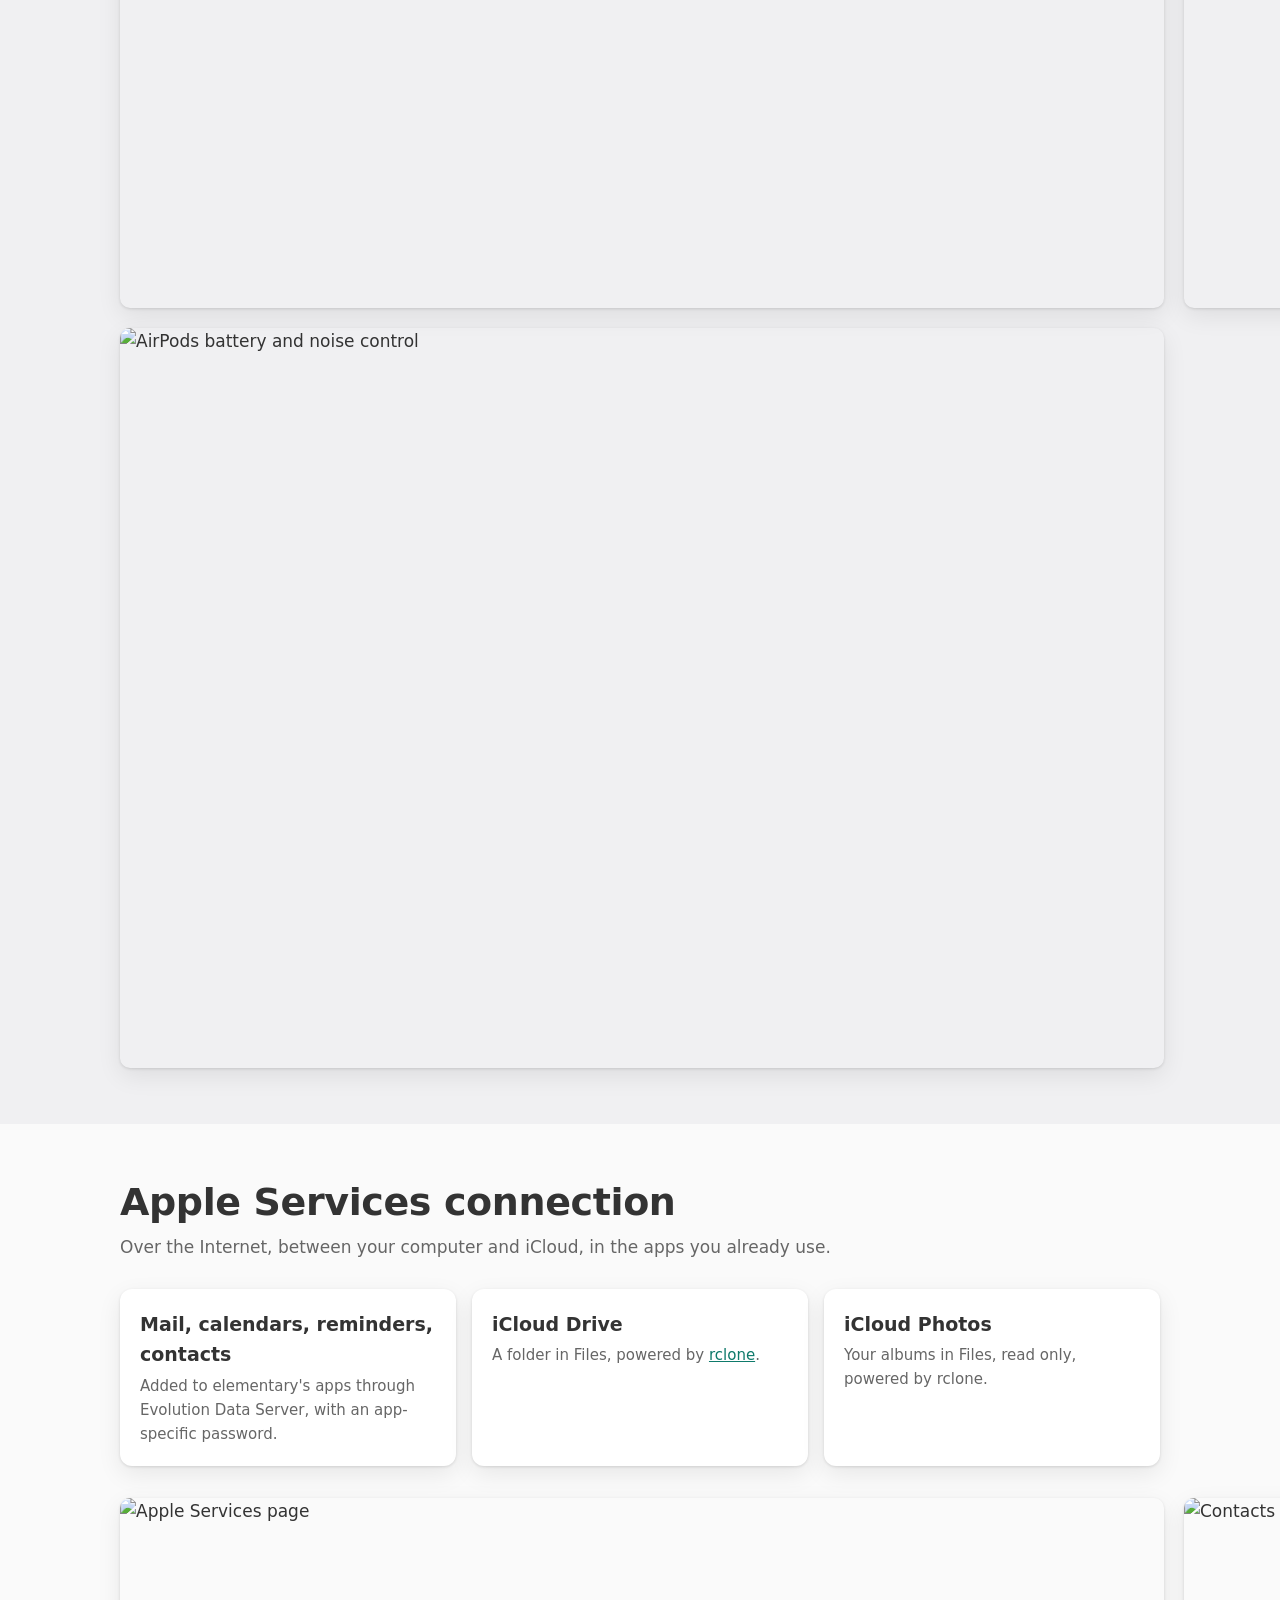
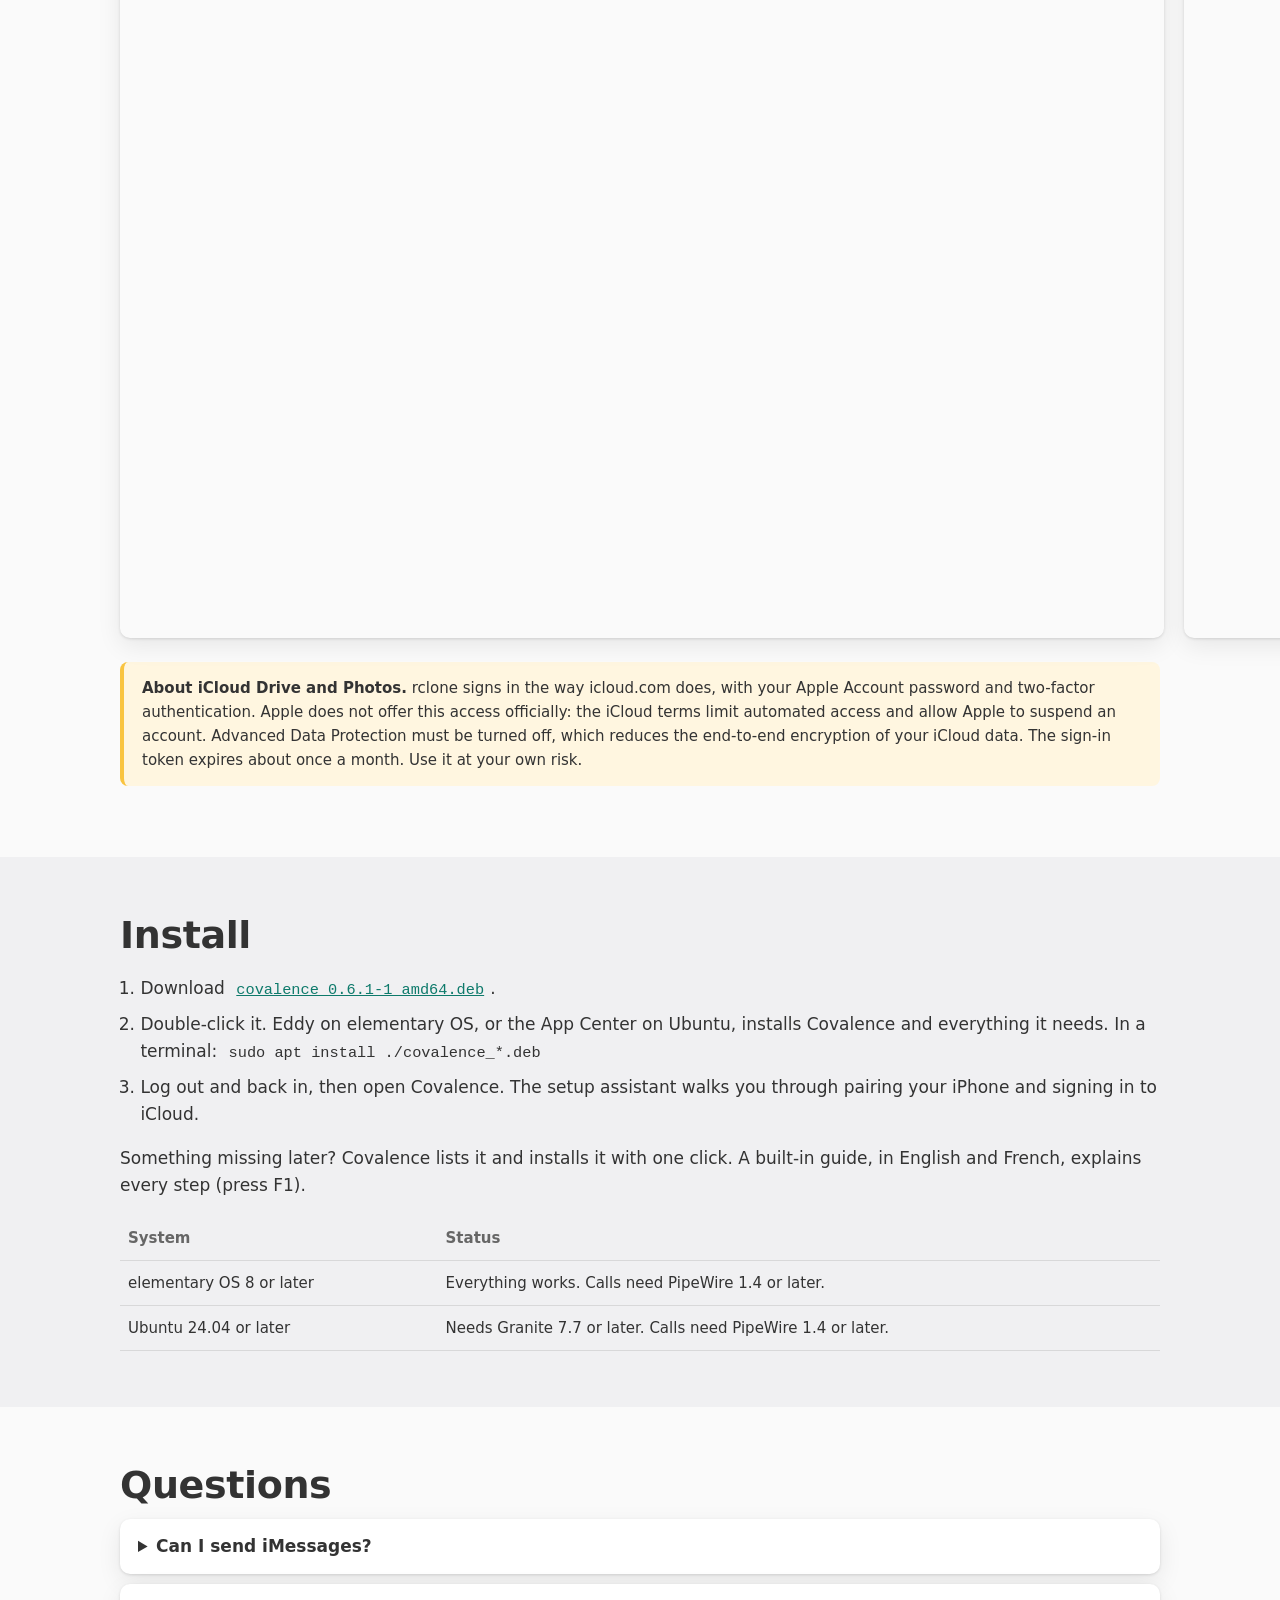
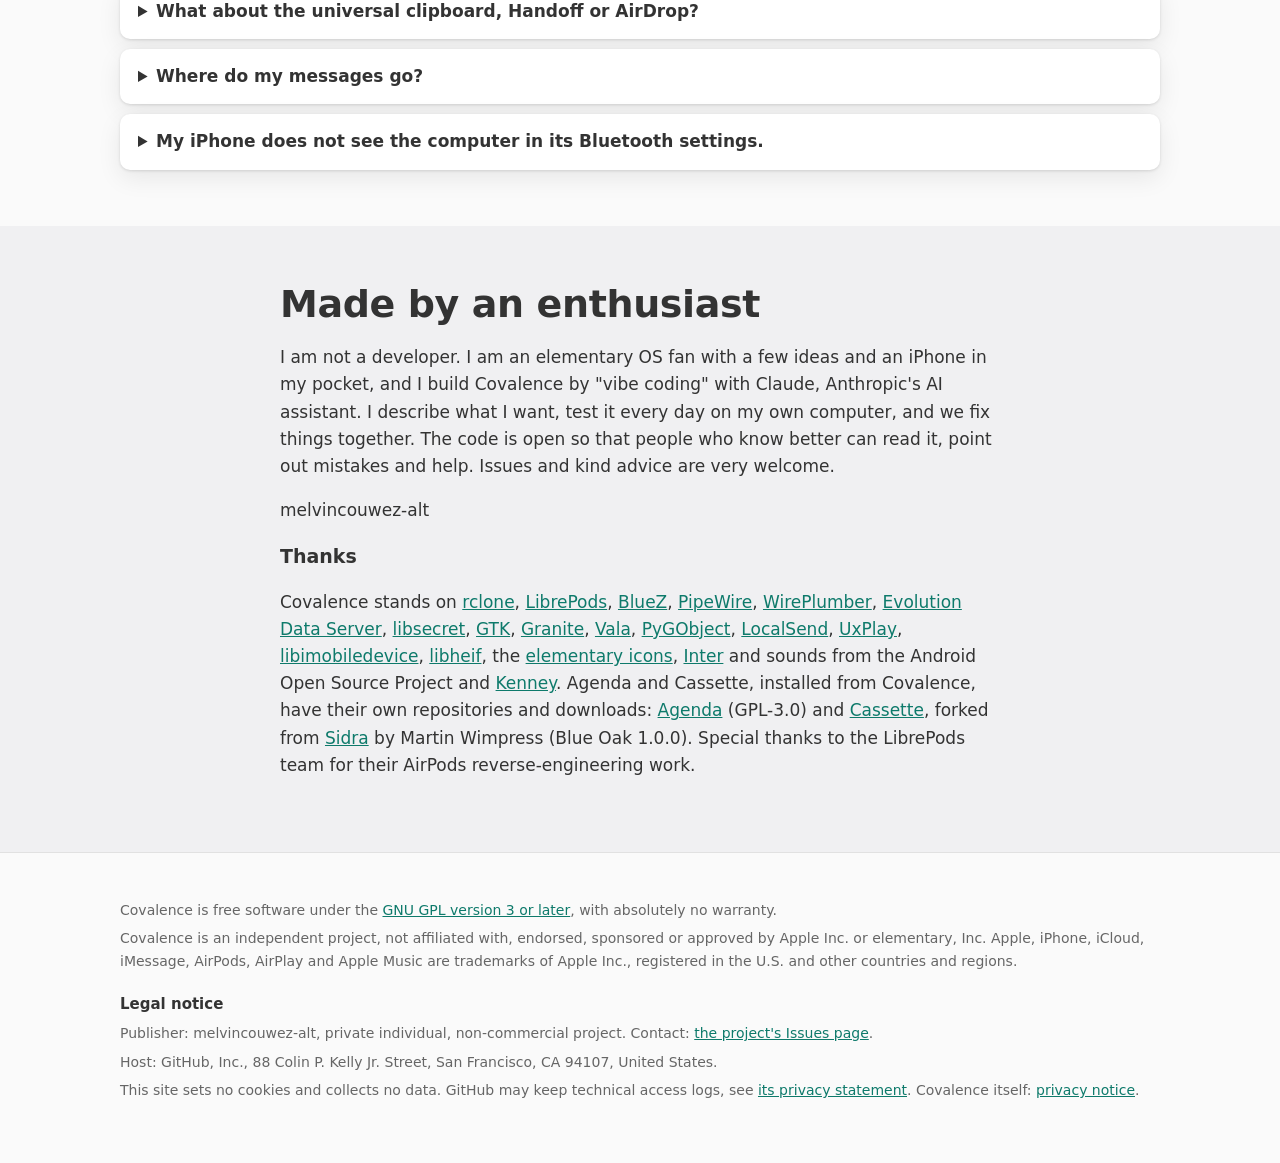
==== commit 5e51a3b5: "Covalence 0.6.1 alpha" ====
--- a/site/index.html
+++ b/site/index.html
@@ -82,7 +82,7 @@
       <div class="wrap">
         <h2>Install</h2>
         <ol class="steps">
-          <li>Download <a href="https://github.com/melvincouwez-alt/covalence/releases/tag/v0.6.0"><code>covalence_0.6.0-1_amd64.deb</code></a>.</li>
+          <li>Download <a href="https://github.com/melvincouwez-alt/covalence/releases/tag/v0.6.1"><code>covalence_0.6.1-1_amd64.deb</code></a>.</li>
           <li>Double-click it. Eddy on elementary OS, or the App Center on Ubuntu, installs Covalence and everything it needs. In a terminal: <code>sudo apt install ./covalence_*.deb</code></li>
           <li>Log out and back in, then open Covalence. The setup assistant walks you through pairing your iPhone and signing in to iCloud.</li>
         </ol>
@@ -129,7 +129,7 @@
           <a href="https://github.com/strukturag/libheif">libheif</a>,
           the <a href="https://github.com/elementary/icons">elementary icons</a>,
           <a href="https://github.com/rsms/inter">Inter</a> and sounds from the Android Open Source Project and <a href="https://kenney.nl/assets/interface-sounds">Kenney</a>.
-          Agenda and Cassette, published with Covalence, have their own source: <a href="https://github.com/melvincouwez-alt/agenda">Agenda</a> (GPL-3.0) and <a href="https://github.com/melvincouwez-alt/cassette">Cassette</a>, forked from <a href="https://github.com/wimpysworld/sidra">Sidra</a> by Martin Wimpress (Blue Oak 1.0.0).
+          Agenda and Cassette, installed from Covalence, have their own repositories and downloads: <a href="https://github.com/melvincouwez-alt/agenda">Agenda</a> (GPL-3.0) and <a href="https://github.com/melvincouwez-alt/cassette">Cassette</a>, forked from <a href="https://github.com/wimpysworld/sidra">Sidra</a> by Martin Wimpress (Blue Oak 1.0.0).
           Special thanks to the LibrePods team for their AirPods reverse-engineering work.</p>
       </div>
     </section>
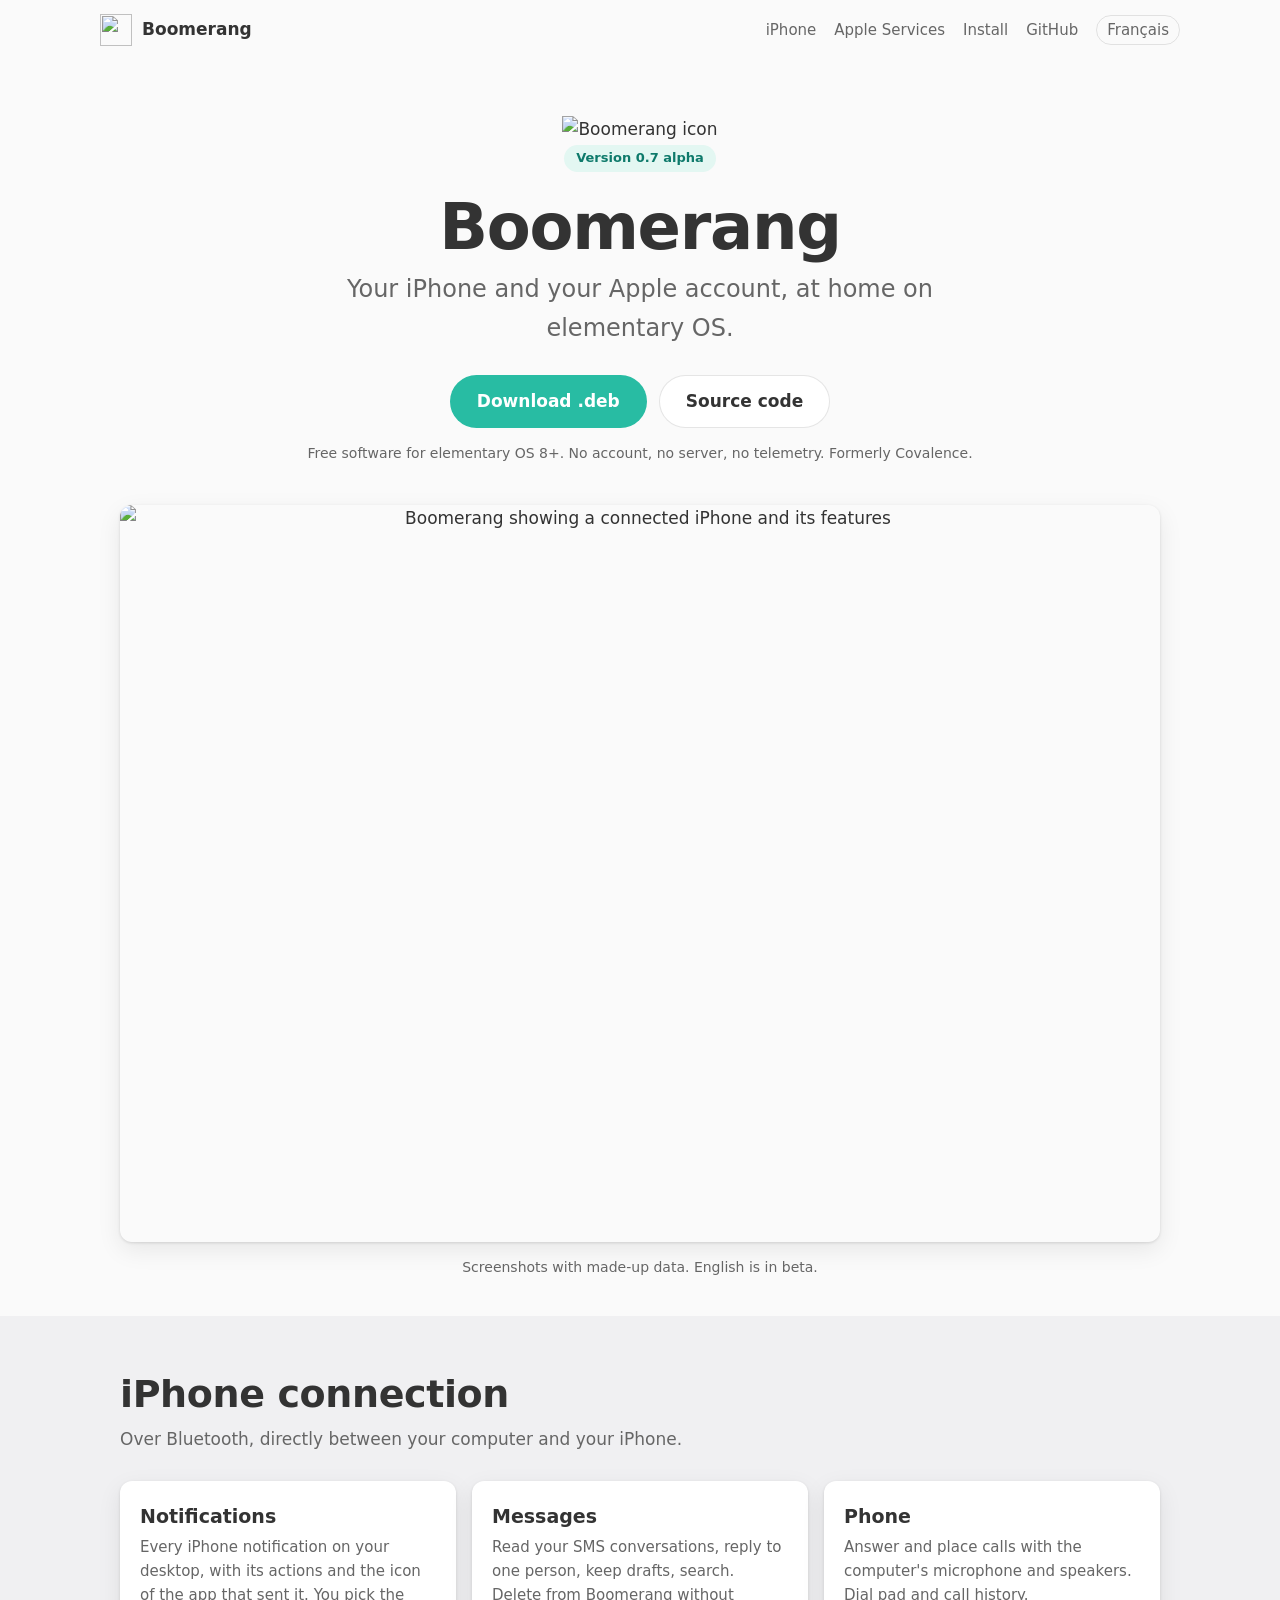
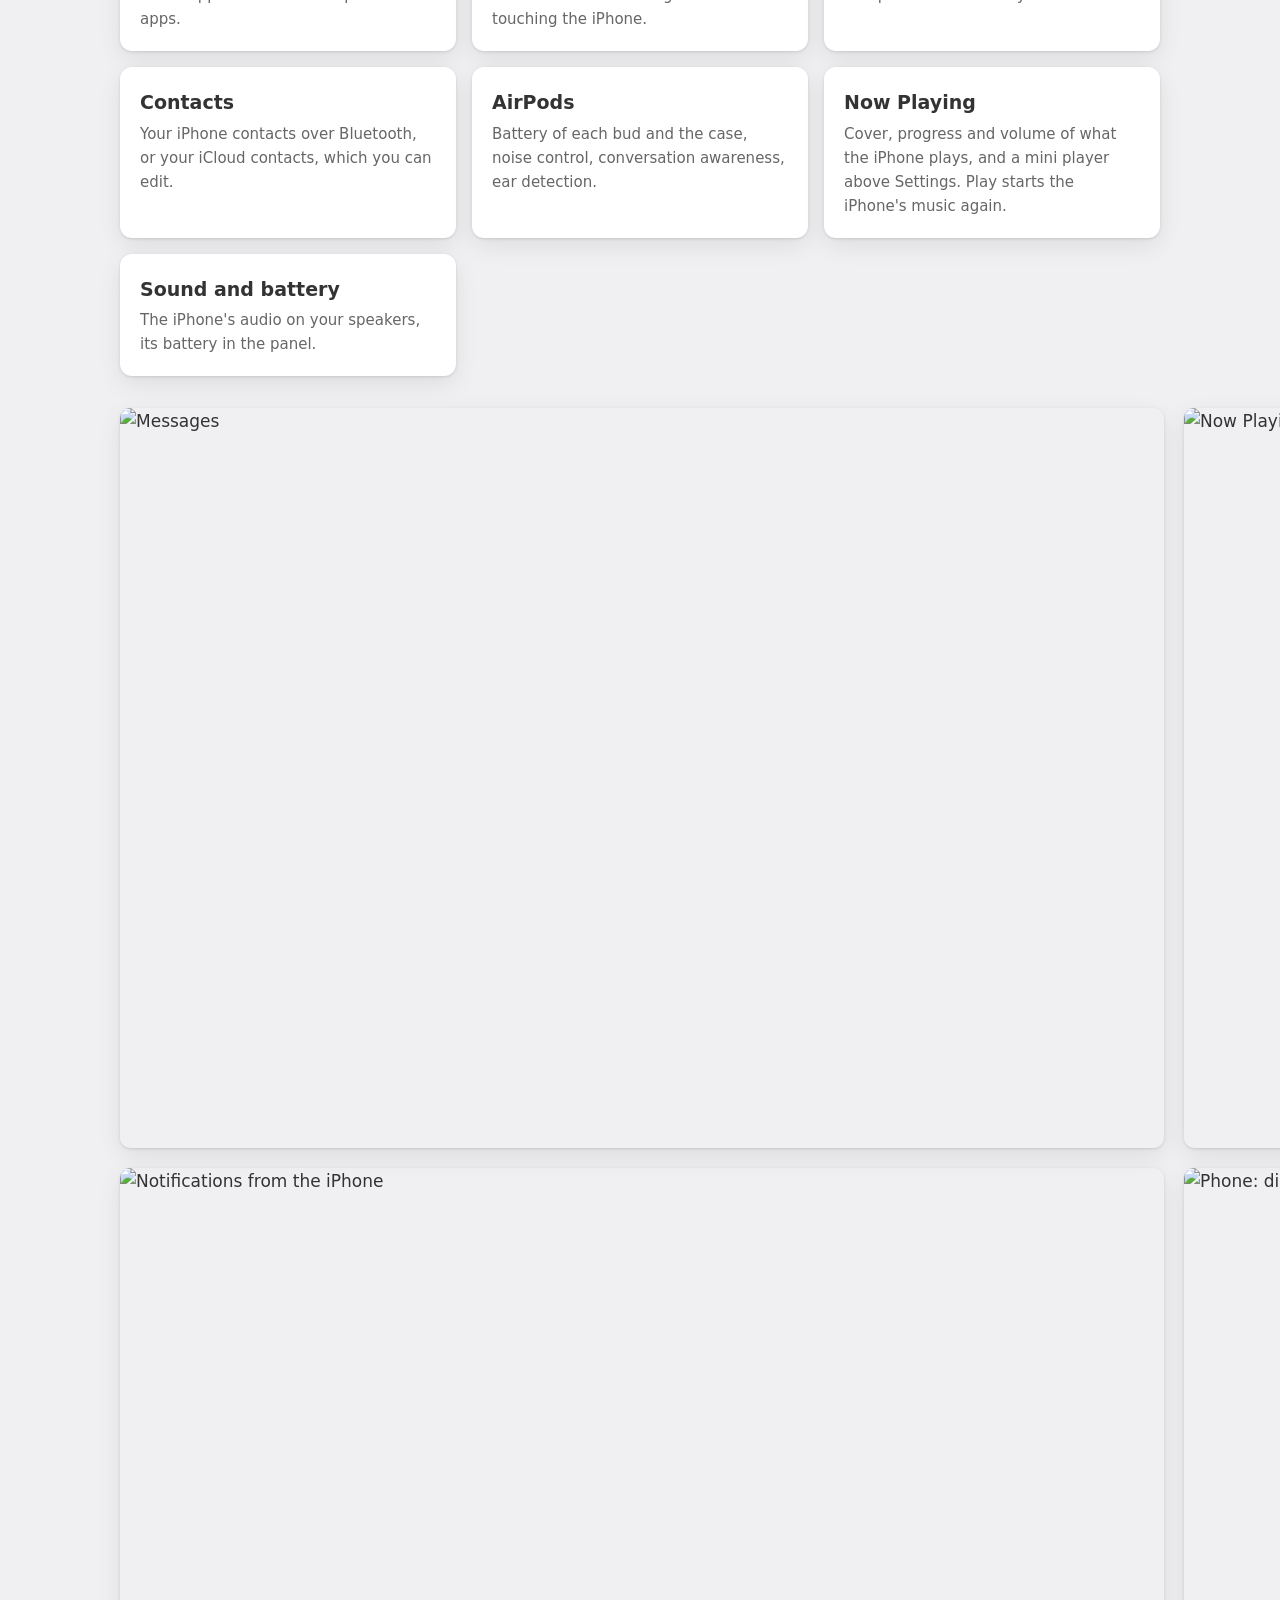
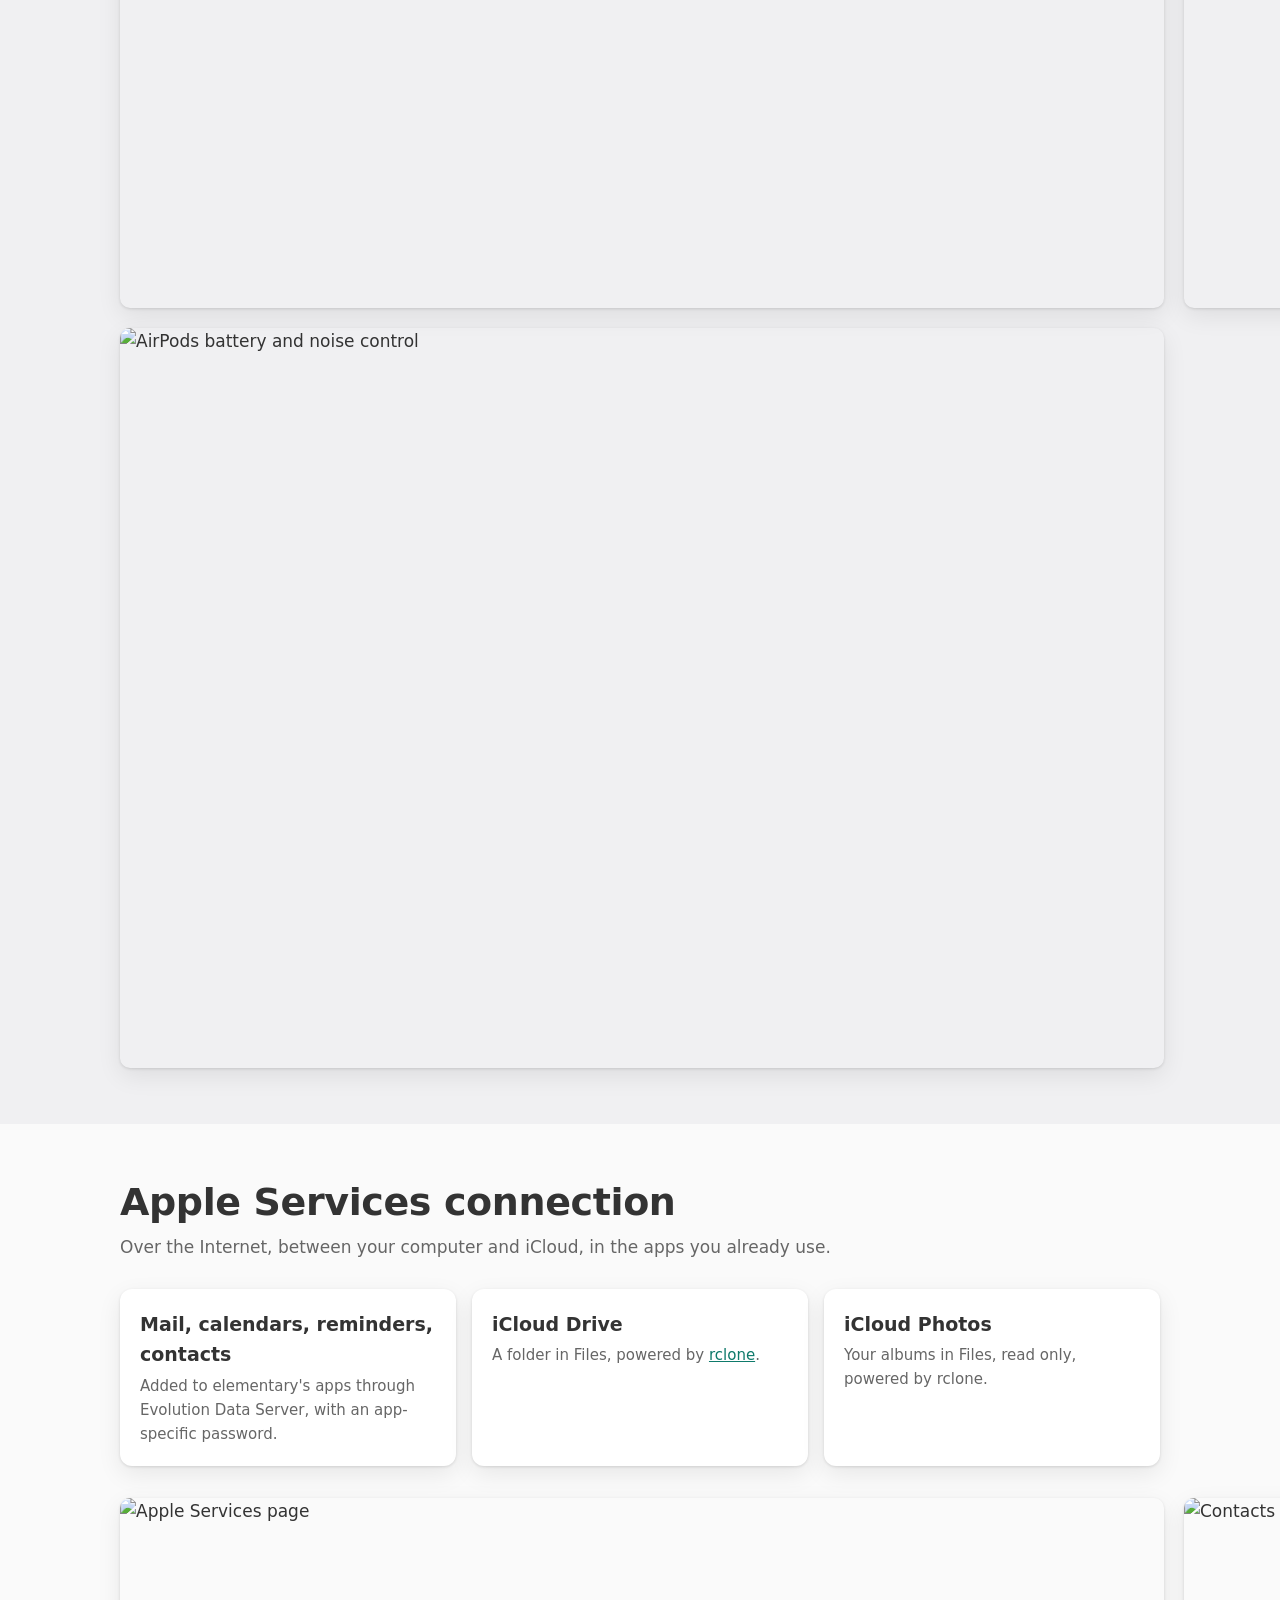
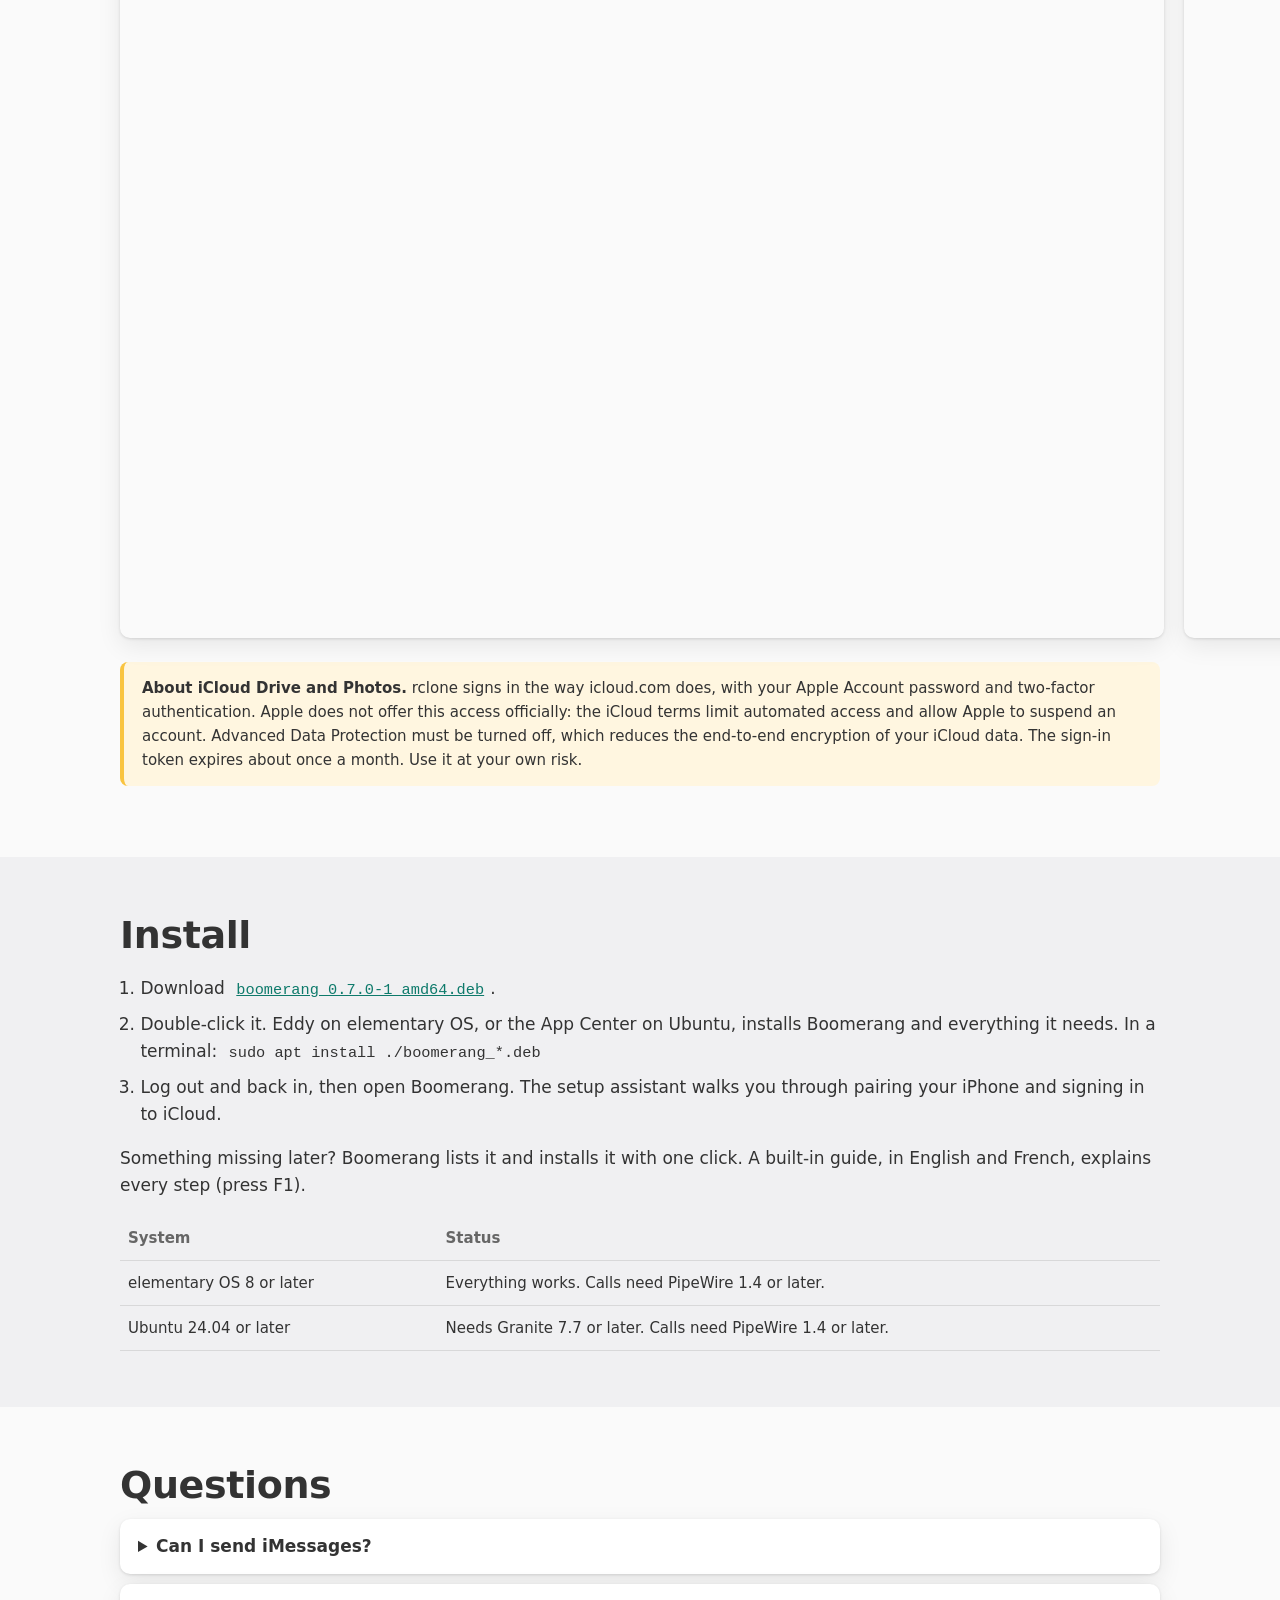
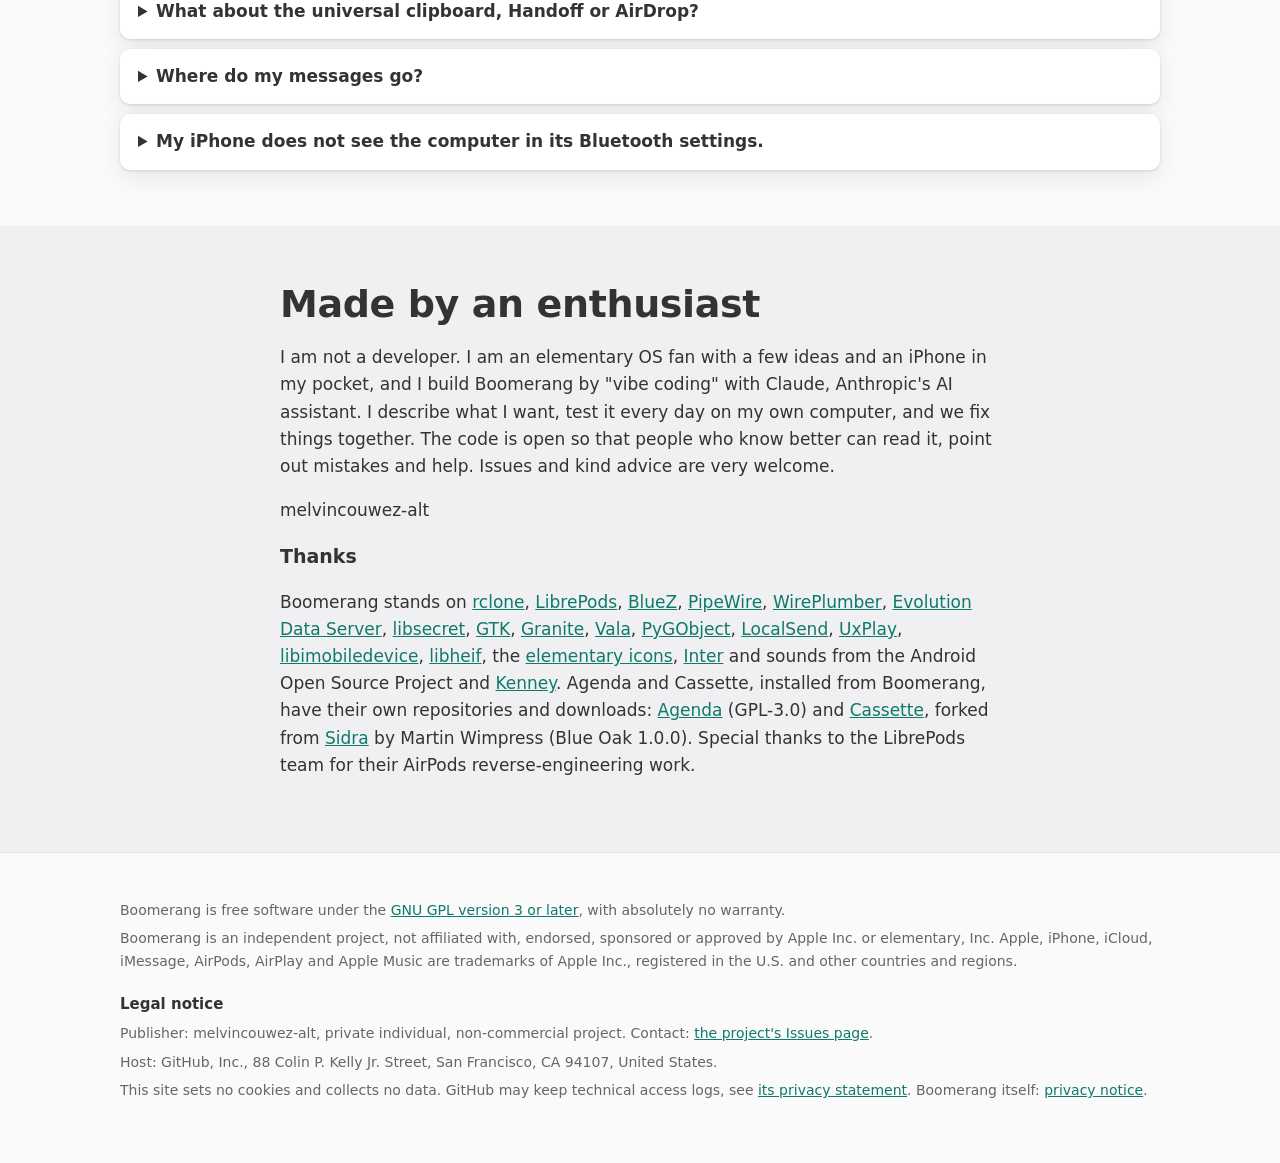
==== commit 6d766f9c: "Boomerang 0.7.0 alpha (formerly Covalence)" ====
--- a/site/index.html
+++ b/site/index.html
@@ -5,36 +5,36 @@
 <head>
   <meta charset="utf-8">
   <meta name="viewport" content="width=device-width, initial-scale=1">
-  <title>Covalence: your iPhone and iCloud on elementary OS</title>
-  <meta name="description" content="Covalence brings iPhone notifications, messages, calls, contacts, AirPods and iCloud to elementary OS. Free software, no server, no telemetry.">
+  <title>Boomerang: your iPhone and iCloud on elementary OS</title>
+  <meta name="description" content="Boomerang brings iPhone notifications, messages, calls, contacts, AirPods and iCloud to elementary OS. Free software, no server, no telemetry.">
   <link rel="icon" href="icon.svg" type="image/svg+xml">
   <link rel="alternate" hreflang="fr" href="fr/">
   <link rel="stylesheet" href="style.css">
 </head>
 <body>
   <header class="wrap bar">
-    <a class="brand" href="./"><img src="icon.svg" alt="">Covalence</a>
+    <a class="brand" href="./"><img src="icon.svg" alt="">Boomerang</a>
     <nav>
       <a class="section" href="#iphone">iPhone</a>
       <a class="section" href="#apple">Apple Services</a>
       <a class="section" href="#install">Install</a>
-      <a href="https://github.com/melvincouwez-alt/covalence">GitHub</a>
+      <a href="https://github.com/melvincouwez-alt/boomerang">GitHub</a>
       <a class="lang" href="fr/" hreflang="fr" lang="fr">Français</a>
     </nav>
   </header>
 
   <main>
     <div class="wrap hero">
-      <img class="icon" src="icon.svg" alt="Covalence icon">
-      <div><span class="badge">Version 0.5 alpha</span></div>
-      <h1>Covalence</h1>
+      <img class="icon" src="icon.svg" alt="Boomerang icon">
+      <div><span class="badge">Version 0.7 alpha</span></div>
+      <h1>Boomerang</h1>
       <p class="lead">Your iPhone and your Apple account, at home on elementary OS.</p>
       <div class="actions">
-        <a class="button primary" href="https://github.com/melvincouwez-alt/covalence/releases/latest">Download .deb</a>
-        <a class="button" href="https://github.com/melvincouwez-alt/covalence">Source code</a>
+        <a class="button primary" href="https://github.com/melvincouwez-alt/boomerang/releases/latest">Download .deb</a>
+        <a class="button" href="https://github.com/melvincouwez-alt/boomerang">Source code</a>
       </div>
-      <p class="small">Free software for elementary OS 8+. No account, no server, no telemetry.</p>
-      <img class="shot" src="screenshots/device.png" width="1044" height="740" alt="Covalence showing a connected iPhone and its features">
+      <p class="small">Free software for elementary OS 8+. No account, no server, no telemetry. Formerly Covalence.</p>
+      <img class="shot" src="screenshots/device.png" width="1044" height="740" alt="Boomerang showing a connected iPhone and its features">
       <p class="small">Screenshots with made-up data. English is in beta.</p>
     </div>
 
@@ -44,7 +44,7 @@
         <p class="intro">Over Bluetooth, directly between your computer and your iPhone.</p>
         <div class="grid">
           <div class="card"><h3>Notifications</h3><p>Every iPhone notification on your desktop, with its actions and the icon of the app that sent it. You pick the apps.</p></div>
-          <div class="card"><h3>Messages</h3><p>Read your SMS conversations, reply to one person, keep drafts, search. Delete from Covalence without touching the iPhone.</p></div>
+          <div class="card"><h3>Messages</h3><p>Read your SMS conversations, reply to one person, keep drafts, search. Delete from Boomerang without touching the iPhone.</p></div>
           <div class="card"><h3>Phone</h3><p>Answer and place calls with the computer's microphone and speakers. Dial pad and call history.</p></div>
           <div class="card"><h3>Contacts</h3><p>Your iPhone contacts over Bluetooth, or your iCloud contacts, which you can edit.</p></div>
           <div class="card"><h3>AirPods</h3><p>Battery of each bud and the case, noise control, conversation awareness, ear detection.</p></div>
@@ -82,11 +82,11 @@
       <div class="wrap">
         <h2>Install</h2>
         <ol class="steps">
-          <li>Download <a href="https://github.com/melvincouwez-alt/covalence/releases/tag/v0.6.1"><code>covalence_0.6.1-1_amd64.deb</code></a>.</li>
-          <li>Double-click it. Eddy on elementary OS, or the App Center on Ubuntu, installs Covalence and everything it needs. In a terminal: <code>sudo apt install ./covalence_*.deb</code></li>
-          <li>Log out and back in, then open Covalence. The setup assistant walks you through pairing your iPhone and signing in to iCloud.</li>
+          <li>Download <a href="https://github.com/melvincouwez-alt/boomerang/releases/tag/v0.7.0"><code>boomerang_0.7.0-1_amd64.deb</code></a>.</li>
+          <li>Double-click it. Eddy on elementary OS, or the App Center on Ubuntu, installs Boomerang and everything it needs. In a terminal: <code>sudo apt install ./boomerang_*.deb</code></li>
+          <li>Log out and back in, then open Boomerang. The setup assistant walks you through pairing your iPhone and signing in to iCloud.</li>
         </ol>
-        <p>Something missing later? Covalence lists it and installs it with one click. A built-in guide, in English and French, explains every step (press F1).</p>
+        <p>Something missing later? Boomerang lists it and installs it with one click. A built-in guide, in English and French, explains every step (press F1).</p>
         <table>
           <tr><th>System</th><th>Status</th></tr>
           <tr><td>elementary OS 8 or later</td><td>Everything works. Calls need PipeWire 1.4 or later.</td></tr>
@@ -100,7 +100,7 @@
         <h2>Questions</h2>
         <details><summary>Can I send iMessages?</summary><p>No. Bluetooth only lets a computer send an SMS to one person. Group replies and attachments stay on the iPhone.</p></details>
         <details><summary>What about the universal clipboard, Handoff or AirDrop?</summary><p>Not possible: they need Apple's own encryption and Wi-Fi stack.</p></details>
-        <details><summary>Where do my messages go?</summary><p>Nowhere but your computer. Covalence has no server and sends no statistics. Read the <a href="https://github.com/melvincouwez-alt/covalence/blob/HEAD/docs/privacy.md">privacy notice</a>.</p></details>
+        <details><summary>Where do my messages go?</summary><p>Nowhere but your computer. Boomerang has no server and sends no statistics. Read the <a href="https://github.com/melvincouwez-alt/boomerang/blob/HEAD/docs/privacy.md">privacy notice</a>.</p></details>
         <details><summary>My iPhone does not see the computer in its Bluetooth settings.</summary><p>That is normal for this kind of accessory. The guide shows how to pair with the free nRF Connect app.</p></details>
       </div>
     </section>
@@ -108,10 +108,10 @@
     <section class="alt">
       <div class="wrap who">
         <h2>Made by an enthusiast</h2>
-        <p>I am not a developer. I am an elementary OS fan with a few ideas and an iPhone in my pocket, and I build Covalence by "vibe coding" with Claude, Anthropic's AI assistant. I describe what I want, test it every day on my own computer, and we fix things together. The code is open so that people who know better can read it, point out mistakes and help. Issues and kind advice are very welcome.</p>
+        <p>I am not a developer. I am an elementary OS fan with a few ideas and an iPhone in my pocket, and I build Boomerang by "vibe coding" with Claude, Anthropic's AI assistant. I describe what I want, test it every day on my own computer, and we fix things together. The code is open so that people who know better can read it, point out mistakes and help. Issues and kind advice are very welcome.</p>
         <p>melvincouwez-alt</p>
         <h3>Thanks</h3>
-        <p>Covalence stands on
+        <p>Boomerang stands on
           <a href="https://github.com/rclone/rclone">rclone</a>,
           <a href="https://github.com/librepods-org/librepods">LibrePods</a>,
           <a href="https://github.com/bluez/bluez">BlueZ</a>,
@@ -129,7 +129,7 @@
           <a href="https://github.com/strukturag/libheif">libheif</a>,
           the <a href="https://github.com/elementary/icons">elementary icons</a>,
           <a href="https://github.com/rsms/inter">Inter</a> and sounds from the Android Open Source Project and <a href="https://kenney.nl/assets/interface-sounds">Kenney</a>.
-          Agenda and Cassette, installed from Covalence, have their own repositories and downloads: <a href="https://github.com/melvincouwez-alt/agenda">Agenda</a> (GPL-3.0) and <a href="https://github.com/melvincouwez-alt/cassette">Cassette</a>, forked from <a href="https://github.com/wimpysworld/sidra">Sidra</a> by Martin Wimpress (Blue Oak 1.0.0).
+          Agenda and Cassette, installed from Boomerang, have their own repositories and downloads: <a href="https://github.com/melvincouwez-alt/agenda">Agenda</a> (GPL-3.0) and <a href="https://github.com/melvincouwez-alt/cassette">Cassette</a>, forked from <a href="https://github.com/wimpysworld/sidra">Sidra</a> by Martin Wimpress (Blue Oak 1.0.0).
           Special thanks to the LibrePods team for their AirPods reverse-engineering work.</p>
       </div>
     </section>
@@ -137,12 +137,12 @@
 
   <footer>
     <div class="wrap">
-      <p>Covalence is free software under the <a href="https://github.com/melvincouwez-alt/covalence/blob/HEAD/LICENSE">GNU GPL version 3 or later</a>, with absolutely no warranty.</p>
-      <p>Covalence is an independent project, not affiliated with, endorsed, sponsored or approved by Apple Inc. or elementary, Inc. Apple, iPhone, iCloud, iMessage, AirPods, AirPlay and Apple Music are trademarks of Apple Inc., registered in the U.S. and other countries and regions.</p>
+      <p>Boomerang is free software under the <a href="https://github.com/melvincouwez-alt/boomerang/blob/HEAD/LICENSE">GNU GPL version 3 or later</a>, with absolutely no warranty.</p>
+      <p>Boomerang is an independent project, not affiliated with, endorsed, sponsored or approved by Apple Inc. or elementary, Inc. Apple, iPhone, iCloud, iMessage, AirPods, AirPlay and Apple Music are trademarks of Apple Inc., registered in the U.S. and other countries and regions.</p>
       <h3>Legal notice</h3>
-      <p>Publisher: melvincouwez-alt, private individual, non-commercial project. Contact: <a href="https://github.com/melvincouwez-alt/covalence/issues">the project's Issues page</a>.</p>
+      <p>Publisher: melvincouwez-alt, private individual, non-commercial project. Contact: <a href="https://github.com/melvincouwez-alt/boomerang/issues">the project's Issues page</a>.</p>
       <p>Host: GitHub, Inc., 88 Colin P. Kelly Jr. Street, San Francisco, CA 94107, United States.</p>
-      <p>This site sets no cookies and collects no data. GitHub may keep technical access logs, see <a href="https://docs.github.com/en/site-policy/privacy-policies/github-general-privacy-statement">its privacy statement</a>. Covalence itself: <a href="https://github.com/melvincouwez-alt/covalence/blob/HEAD/docs/privacy.md">privacy notice</a>.</p>
+      <p>This site sets no cookies and collects no data. GitHub may keep technical access logs, see <a href="https://docs.github.com/en/site-policy/privacy-policies/github-general-privacy-statement">its privacy statement</a>. Boomerang itself: <a href="https://github.com/melvincouwez-alt/boomerang/blob/HEAD/docs/privacy.md">privacy notice</a>.</p>
     </div>
   </footer>
 </body>
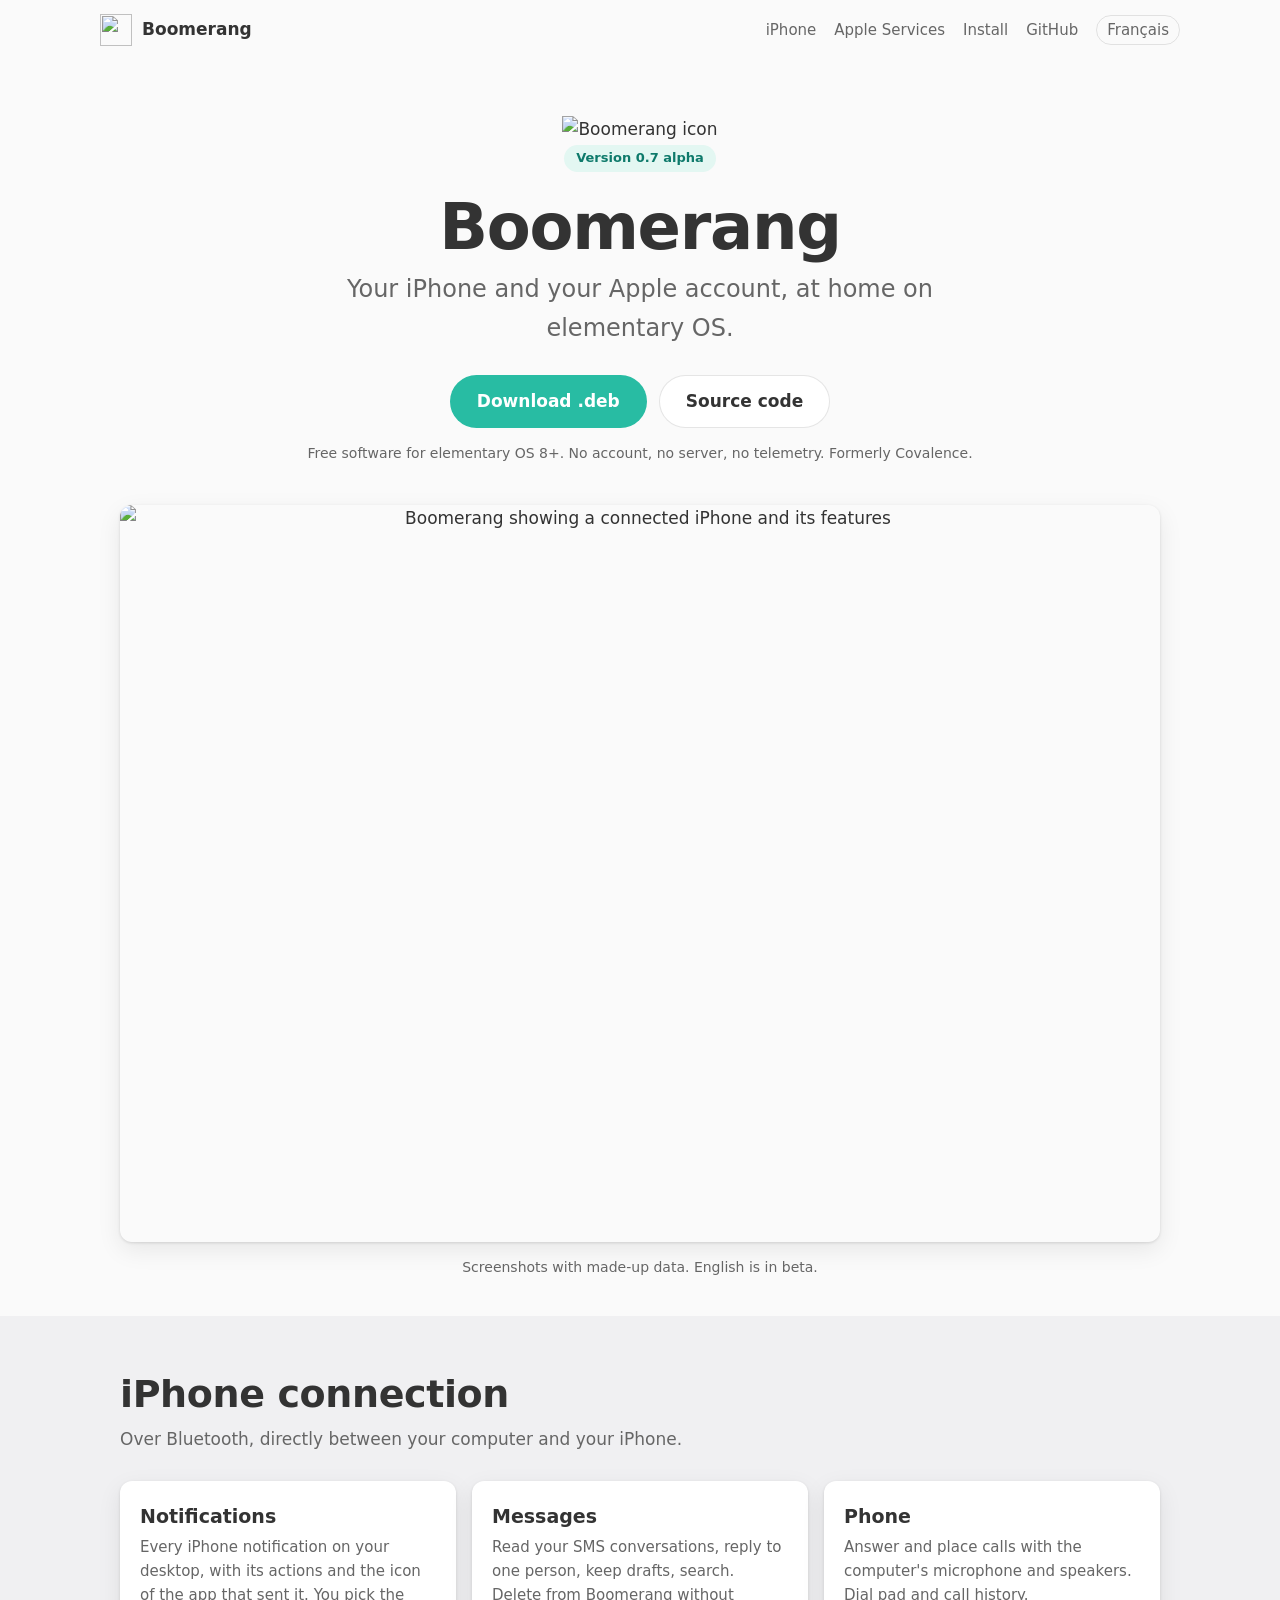
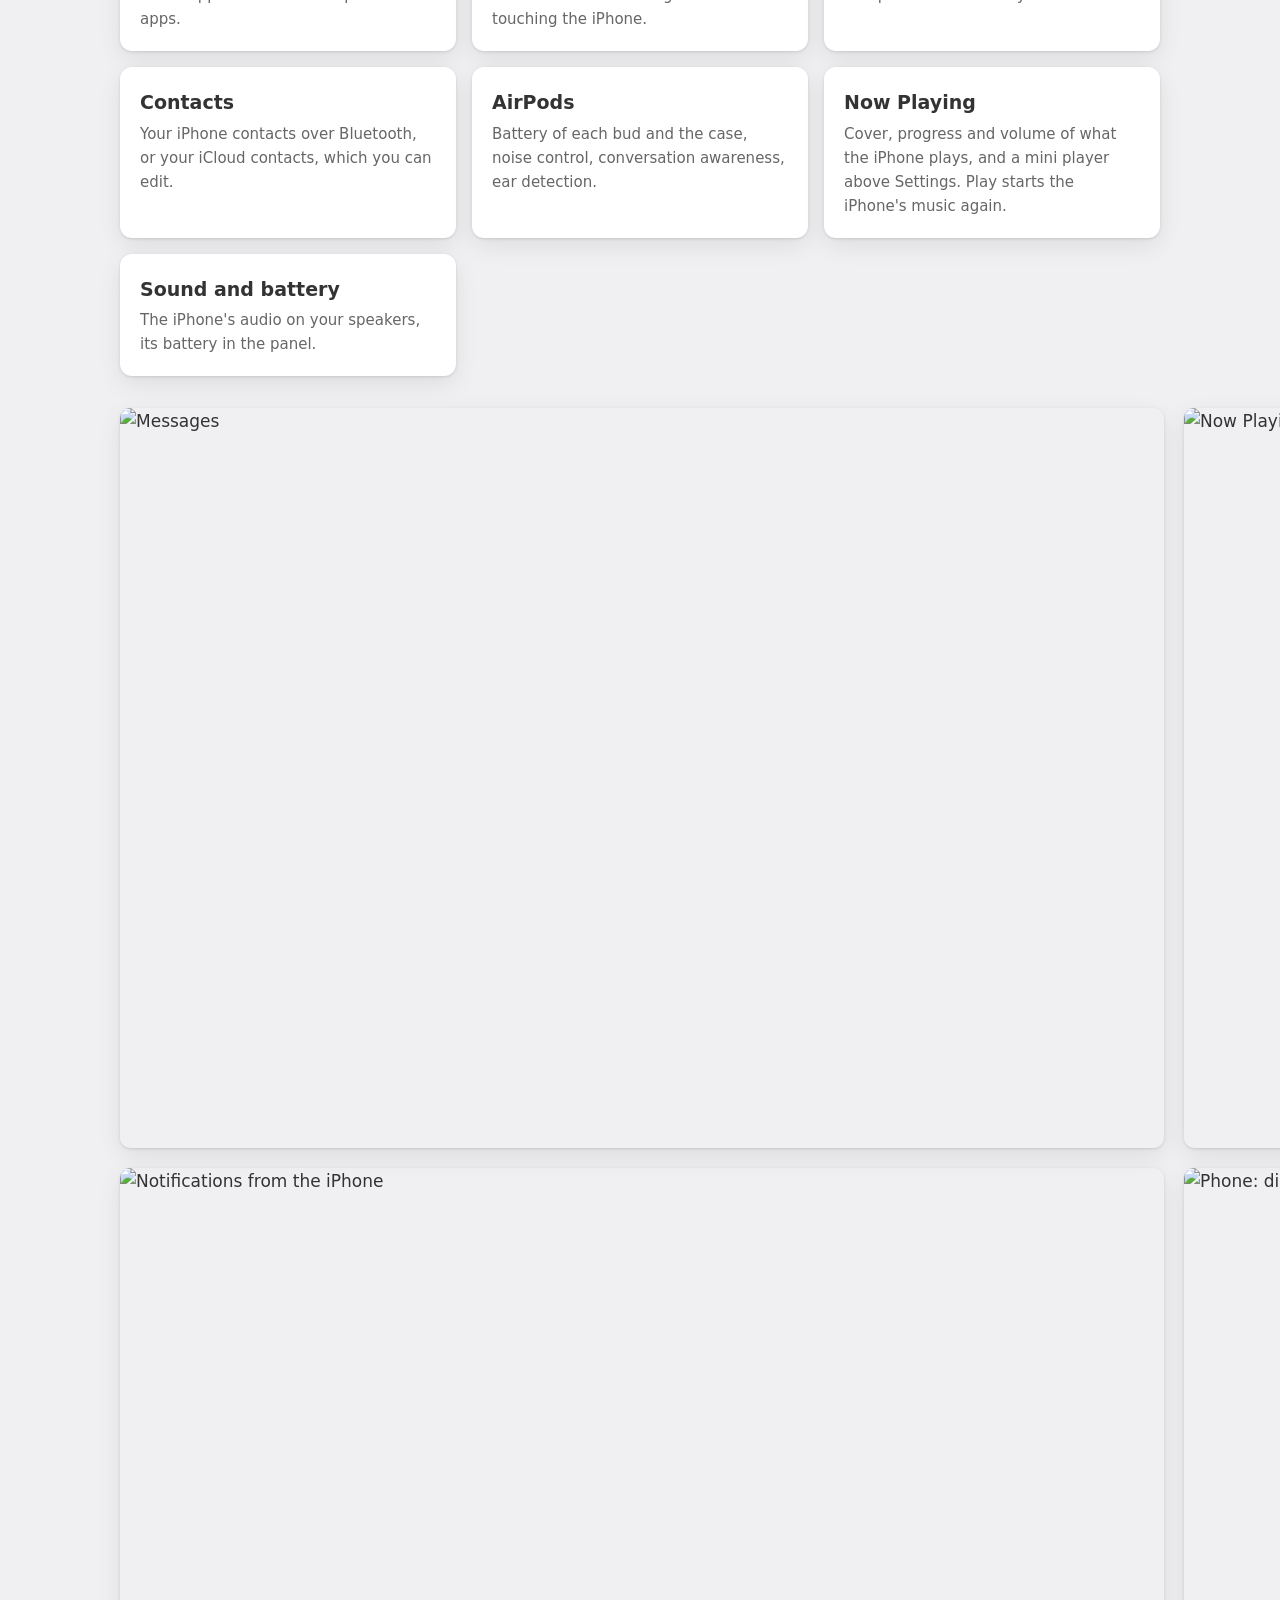
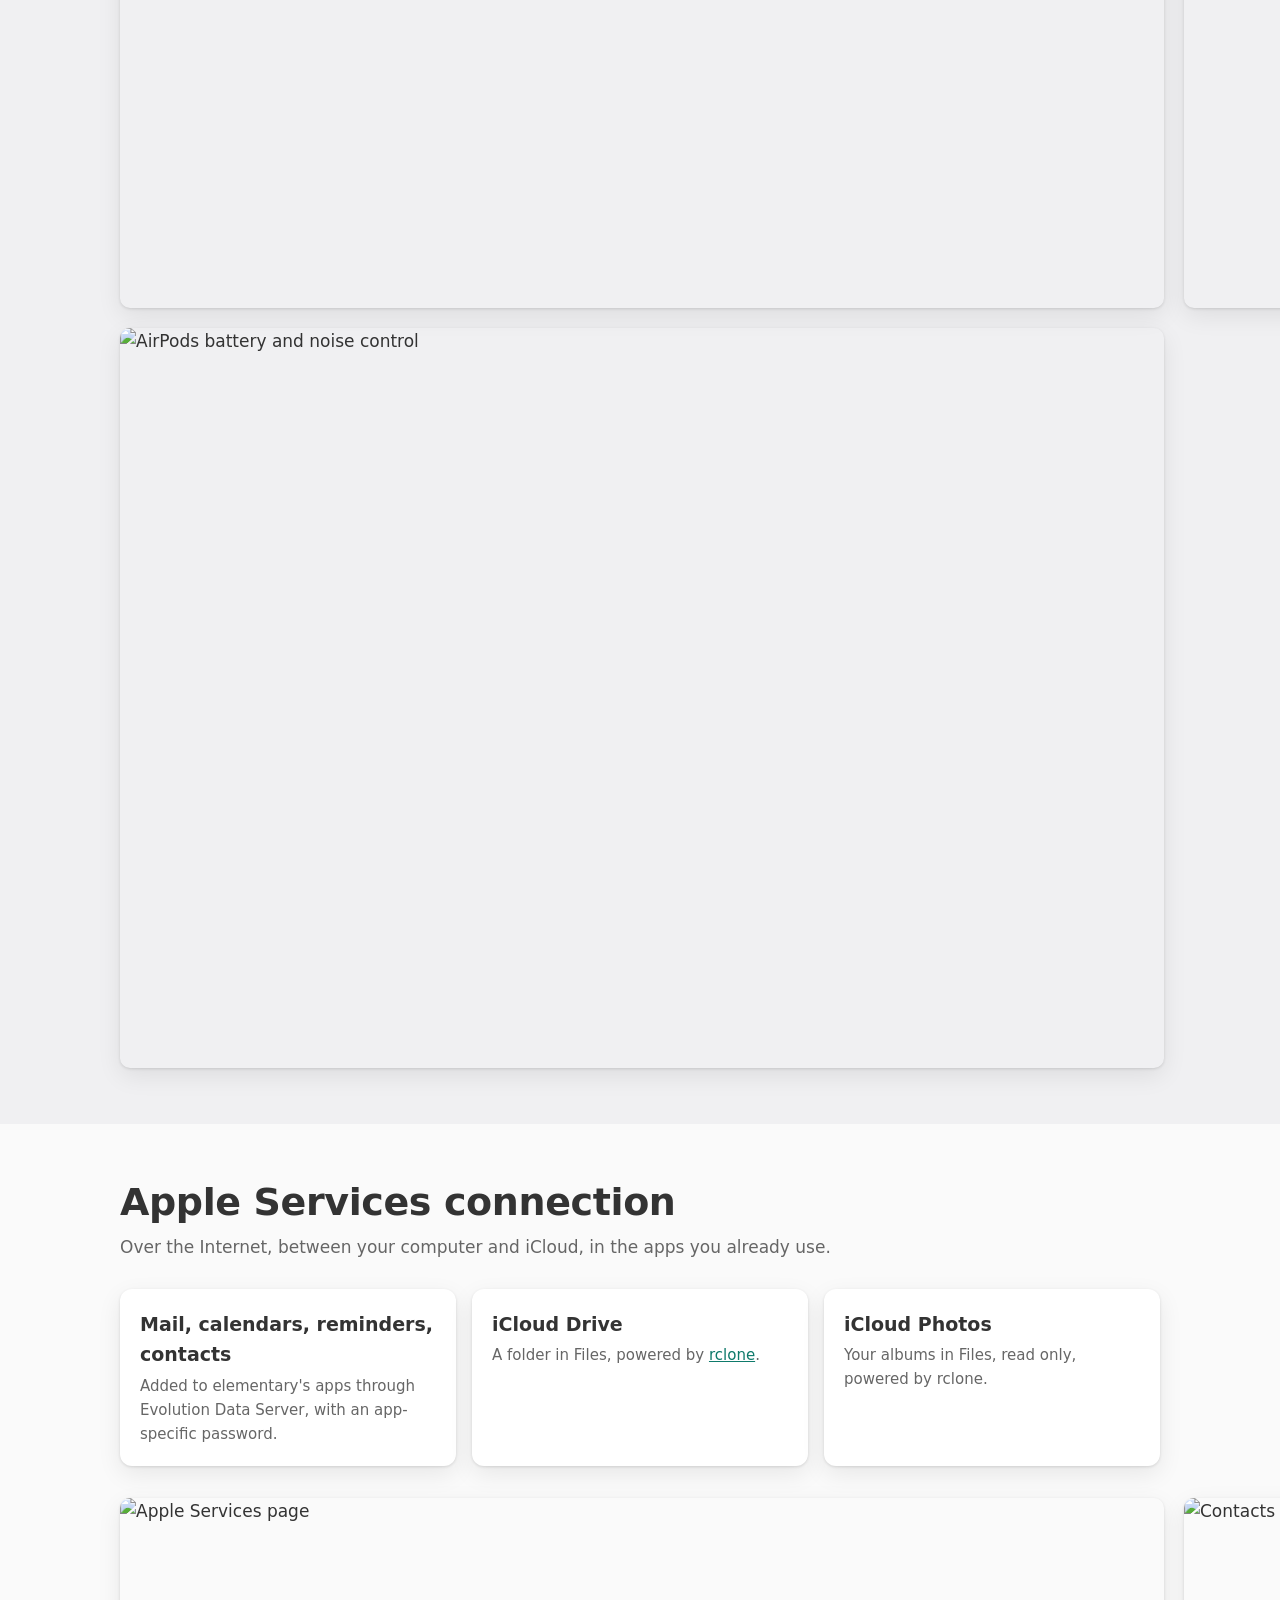
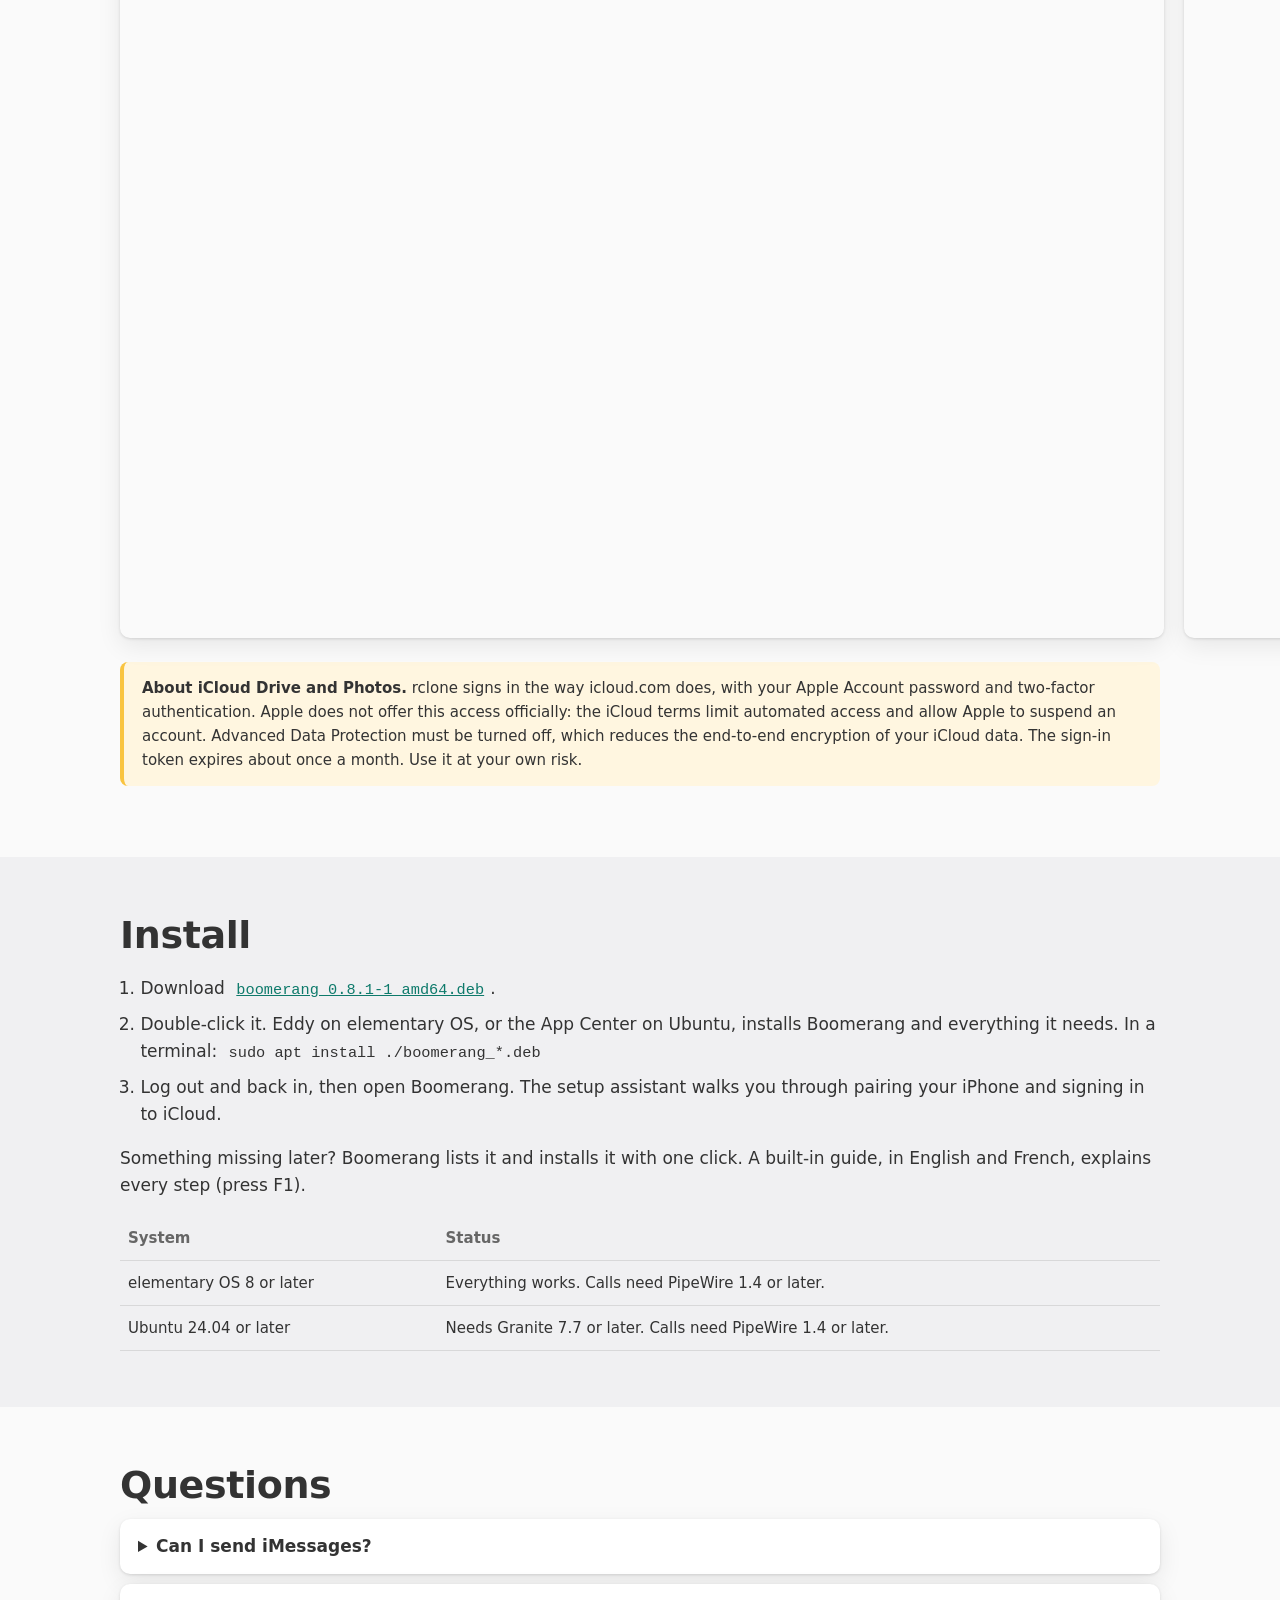
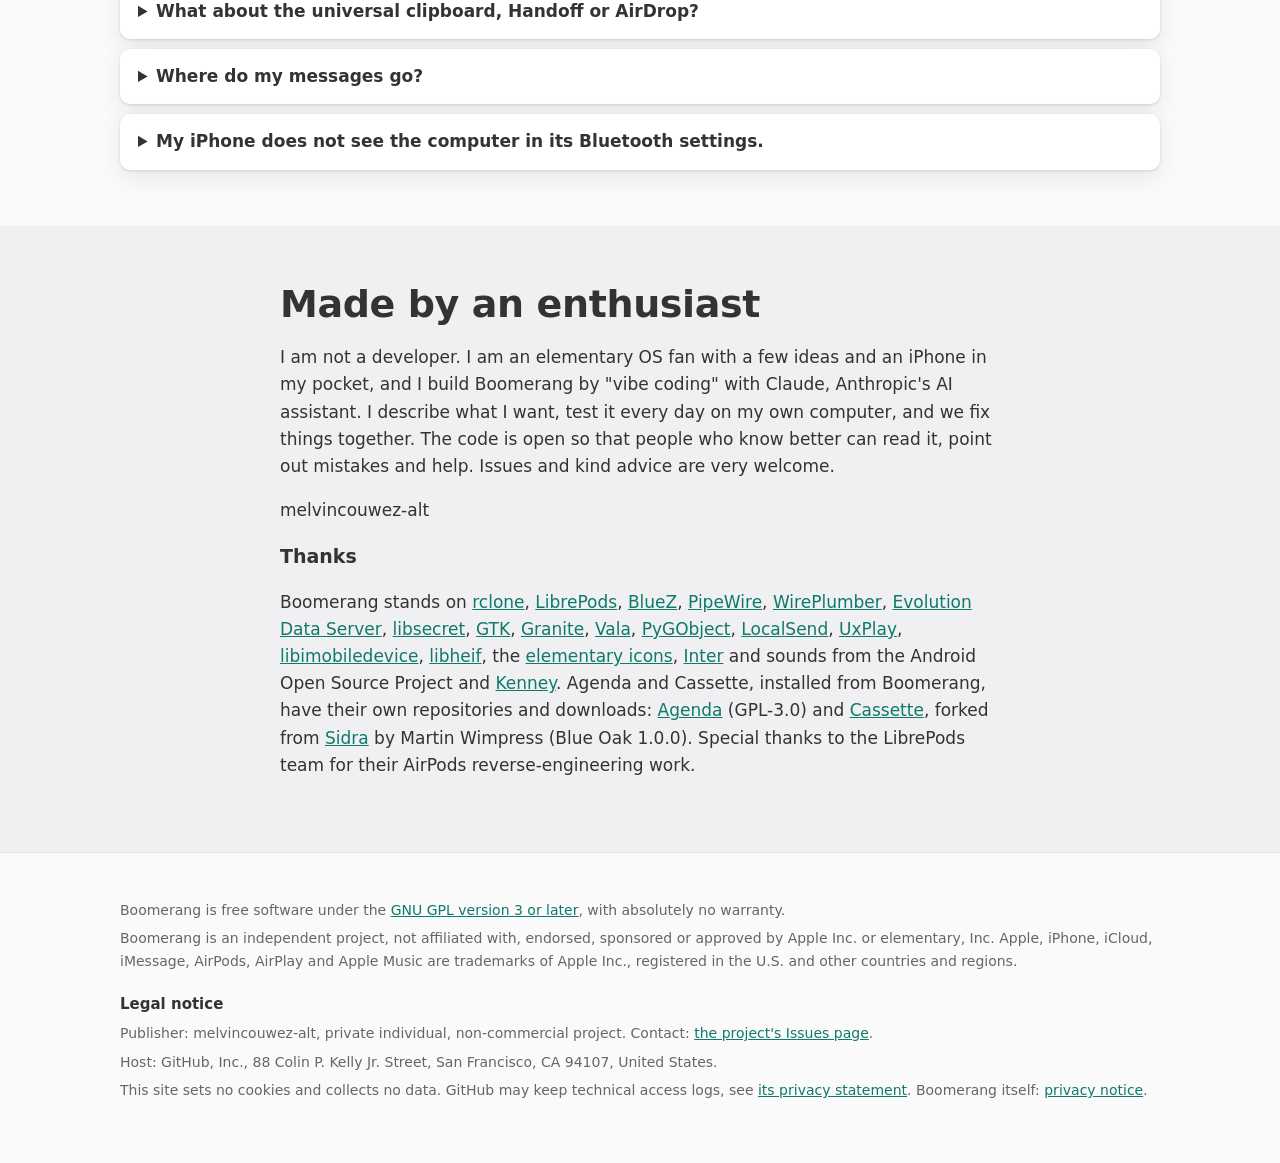
==== commit ddd8e3c6: "Boomerang 0.8.1 alpha Co-Authored-By: Claude Opus 5.5 <noreply@anthropic.com>" ====
--- a/site/index.html
+++ b/site/index.html
@@ -82,7 +82,7 @@
       <div class="wrap">
         <h2>Install</h2>
         <ol class="steps">
-          <li>Download <a href="https://github.com/melvincouwez-alt/boomerang/releases/tag/v0.7.0"><code>boomerang_0.7.0-1_amd64.deb</code></a>.</li>
+          <li>Download <a href="https://github.com/melvincouwez-alt/boomerang/releases/tag/v0.8.1"><code>boomerang_0.8.1-1_amd64.deb</code></a>.</li>
           <li>Double-click it. Eddy on elementary OS, or the App Center on Ubuntu, installs Boomerang and everything it needs. In a terminal: <code>sudo apt install ./boomerang_*.deb</code></li>
           <li>Log out and back in, then open Boomerang. The setup assistant walks you through pairing your iPhone and signing in to iCloud.</li>
         </ol>
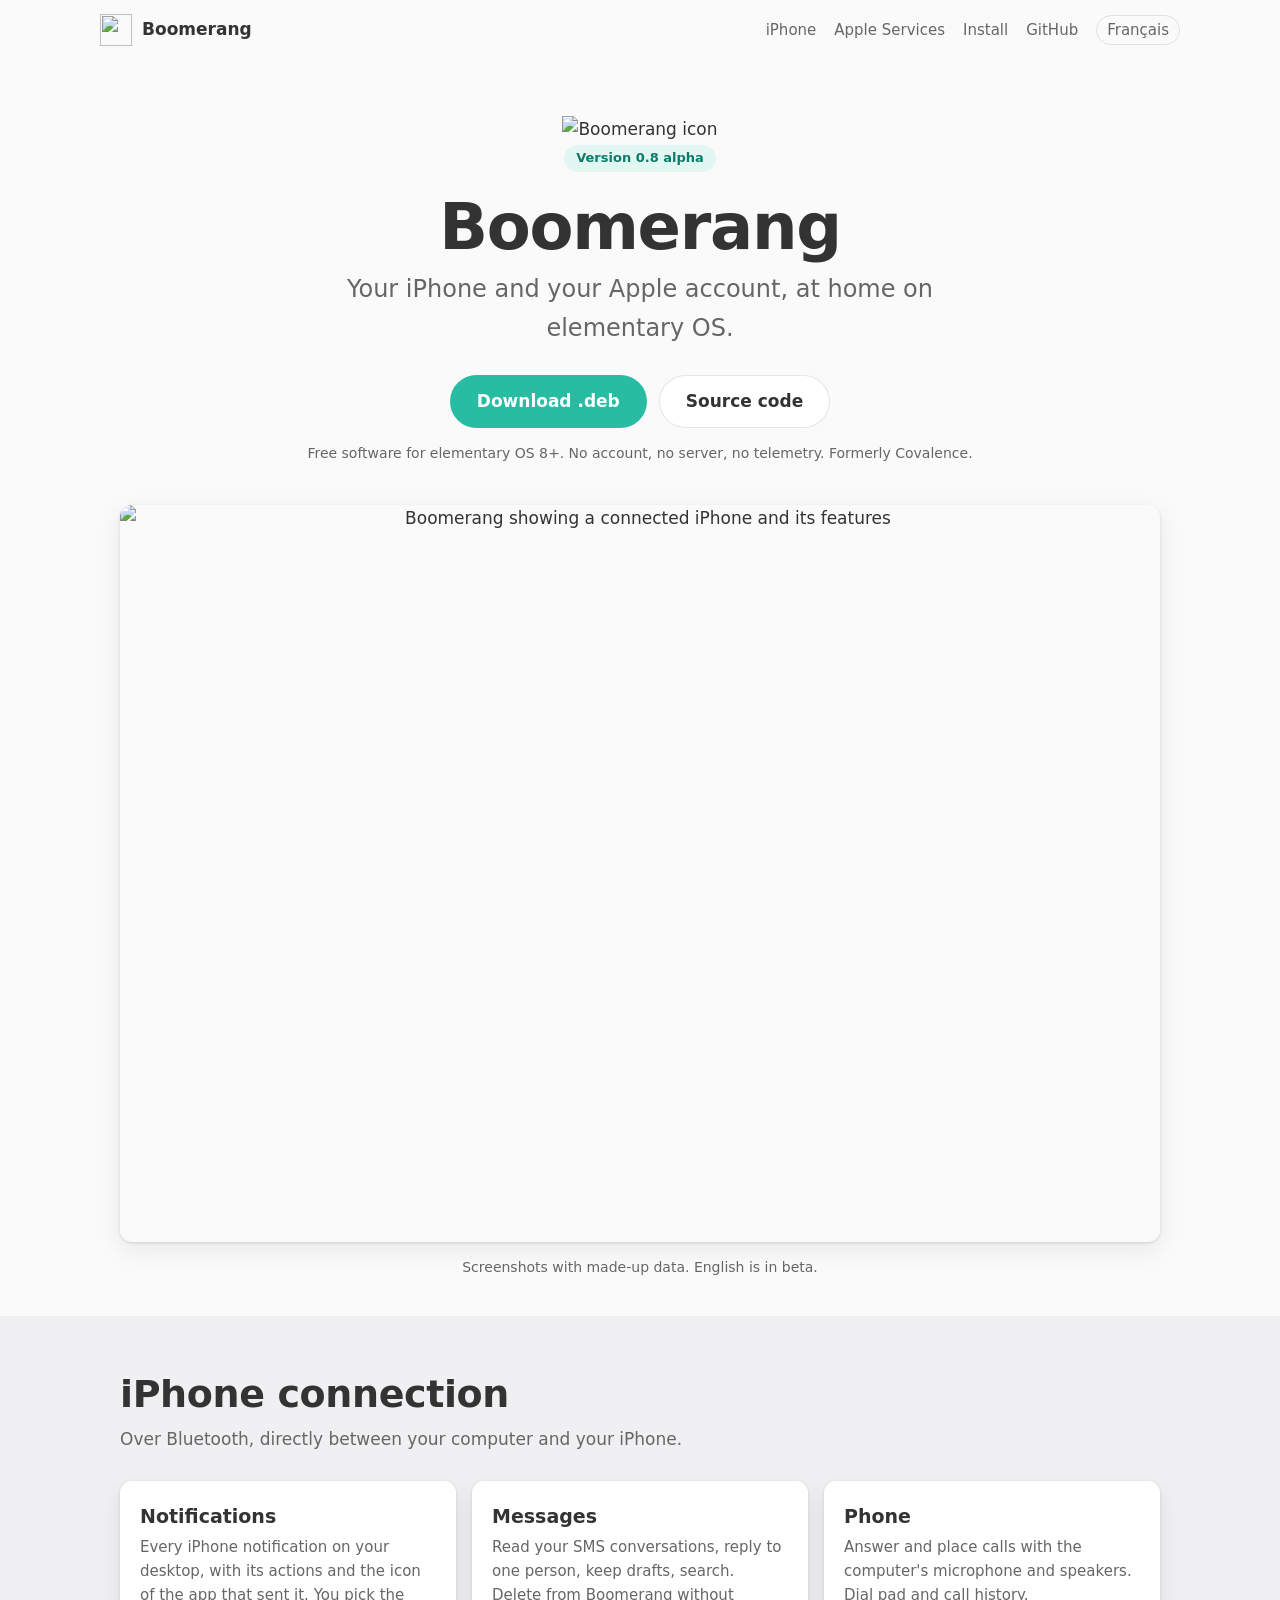
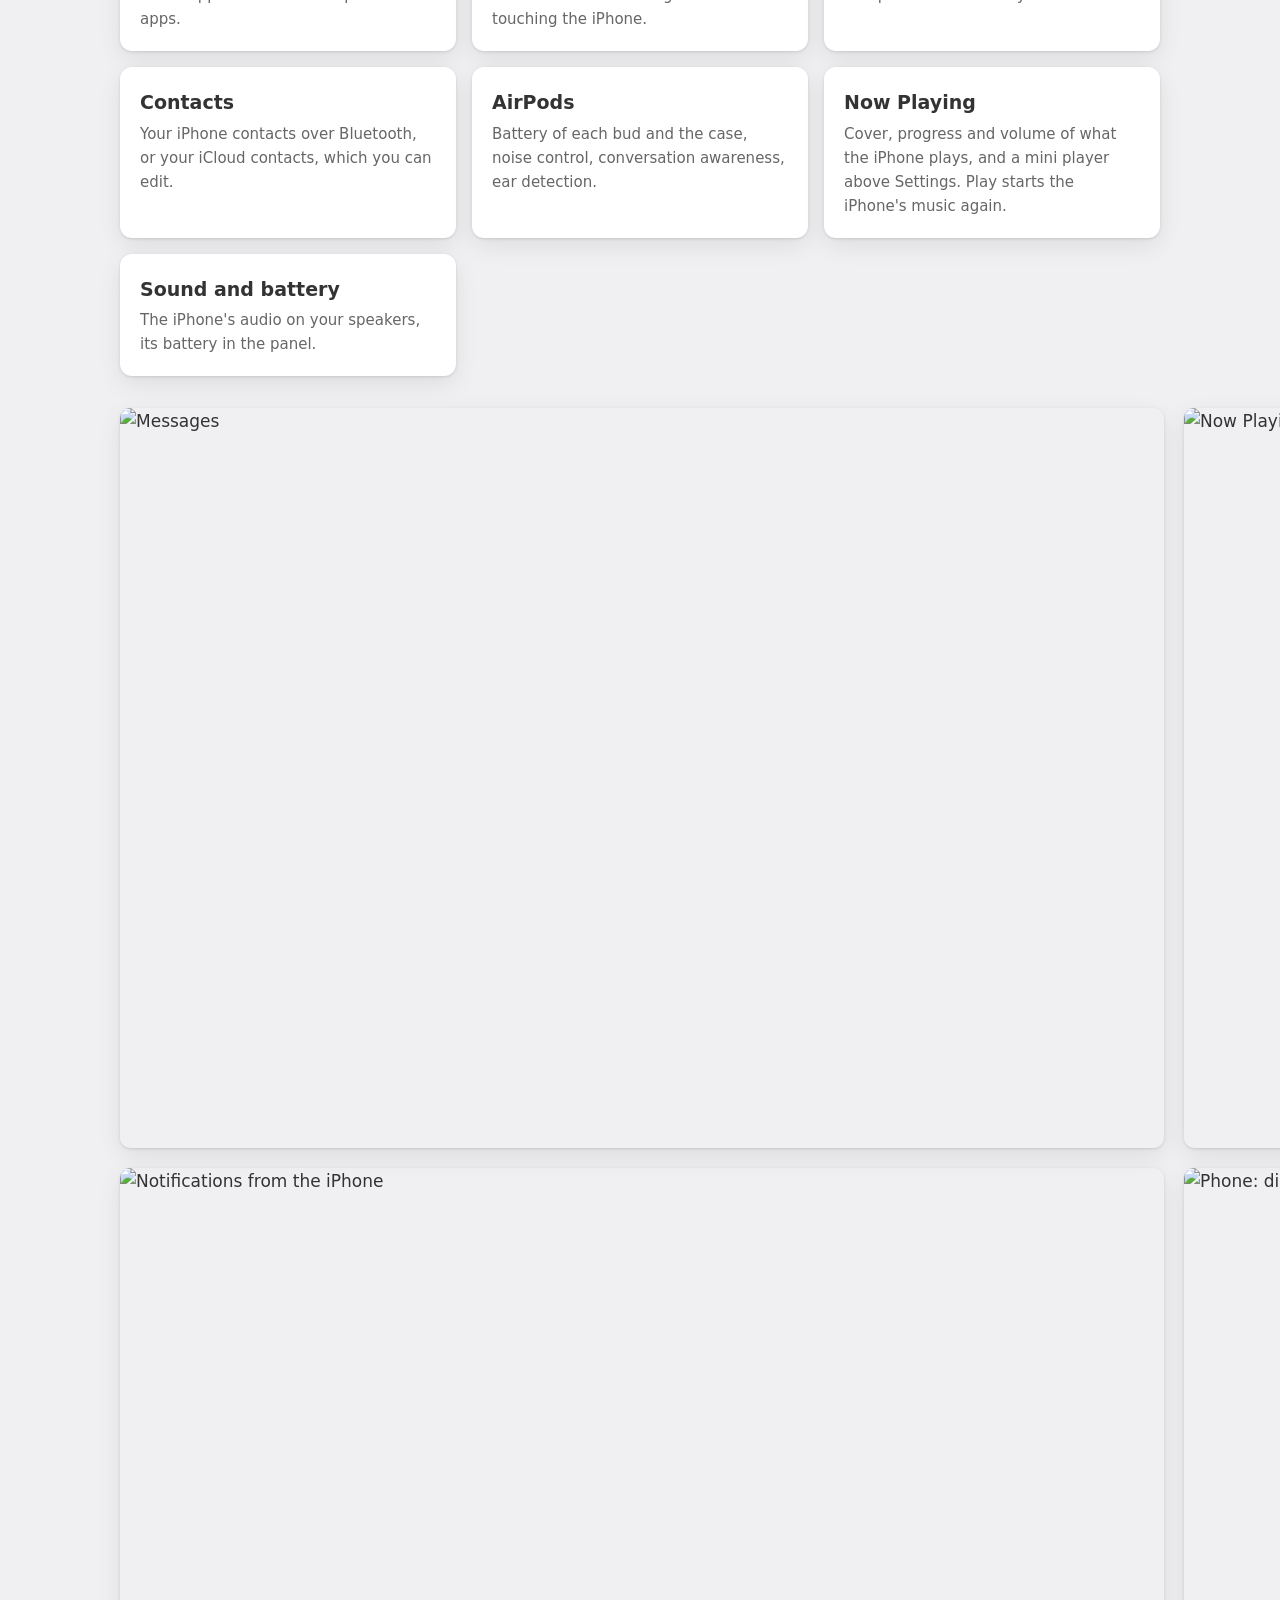
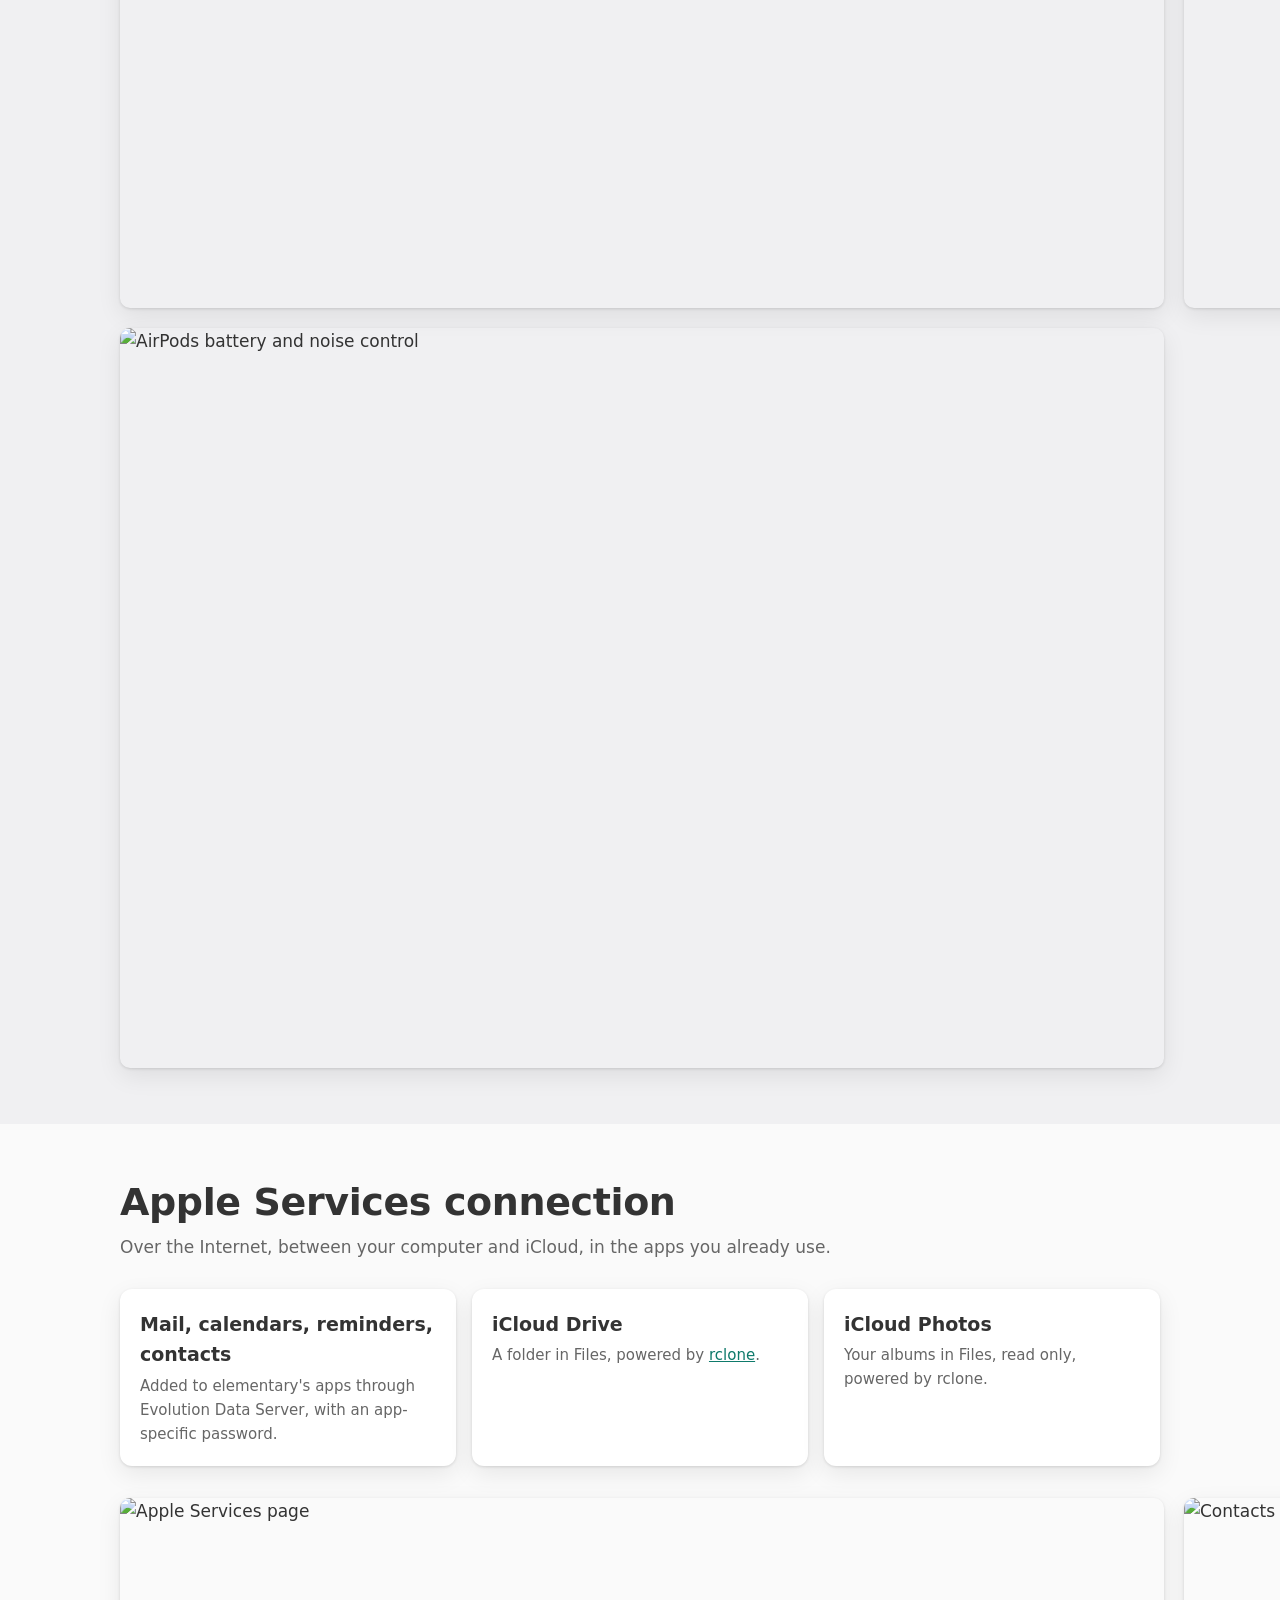
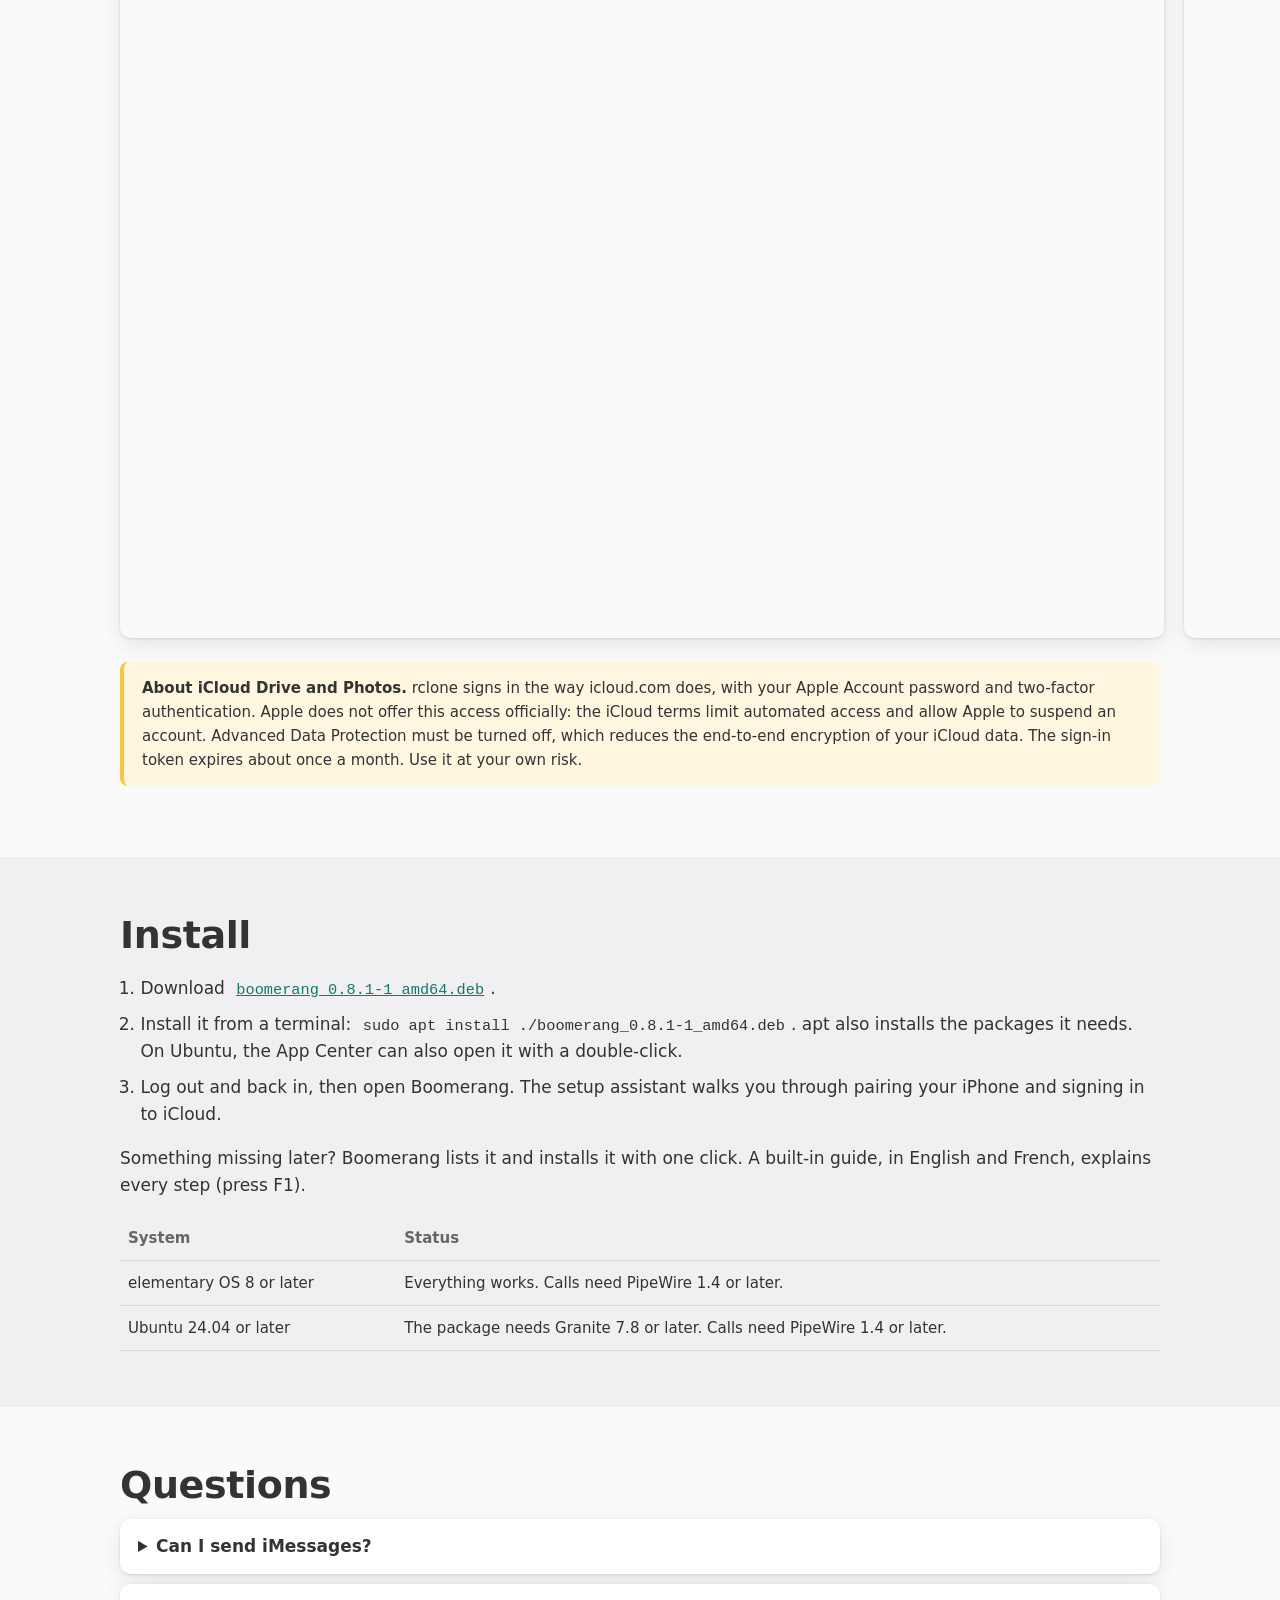
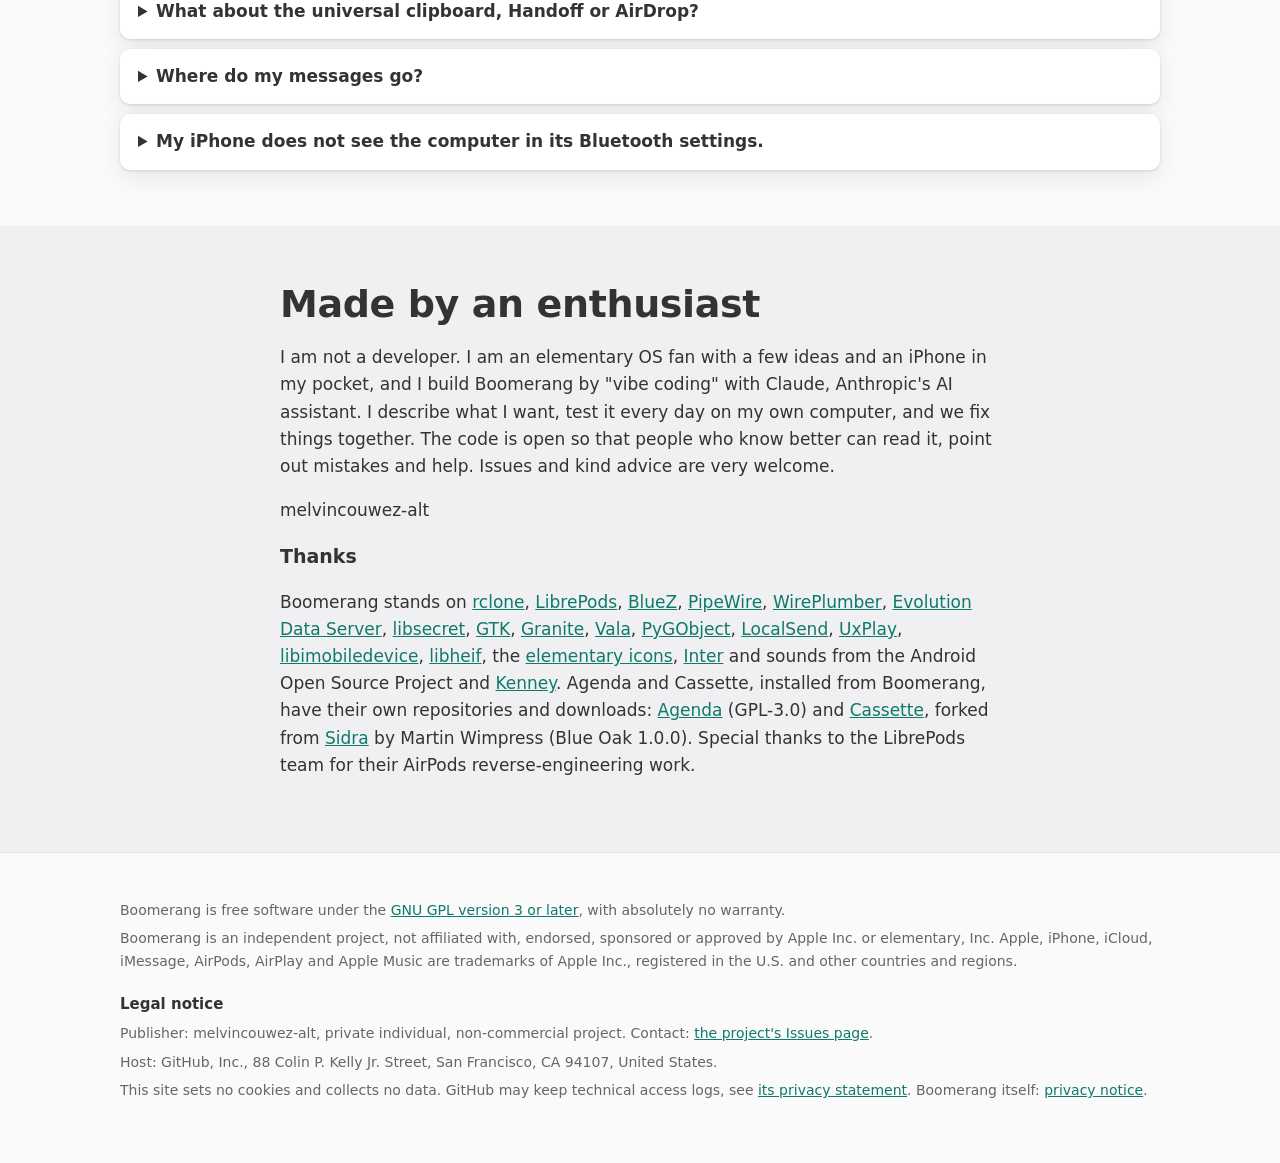
==== commit eb4fdd02: "Docs: install steps, Granite 7.8, pairing FAQ, 0.8 screenshots Co-Authored-By: Claude Opus 5.5 <nore" ====
--- a/site/index.html
+++ b/site/index.html
@@ -26,7 +26,7 @@
   <main>
     <div class="wrap hero">
       <img class="icon" src="icon.svg" alt="Boomerang icon">
-      <div><span class="badge">Version 0.7 alpha</span></div>
+      <div><span class="badge">Version 0.8 alpha</span></div>
       <h1>Boomerang</h1>
       <p class="lead">Your iPhone and your Apple account, at home on elementary OS.</p>
       <div class="actions">
@@ -83,14 +83,14 @@
         <h2>Install</h2>
         <ol class="steps">
           <li>Download <a href="https://github.com/melvincouwez-alt/boomerang/releases/tag/v0.8.1"><code>boomerang_0.8.1-1_amd64.deb</code></a>.</li>
-          <li>Double-click it. Eddy on elementary OS, or the App Center on Ubuntu, installs Boomerang and everything it needs. In a terminal: <code>sudo apt install ./boomerang_*.deb</code></li>
+          <li>Install it from a terminal: <code>sudo apt install ./boomerang_0.8.1-1_amd64.deb</code>. apt also installs the packages it needs. On Ubuntu, the App Center can also open it with a double-click.</li>
           <li>Log out and back in, then open Boomerang. The setup assistant walks you through pairing your iPhone and signing in to iCloud.</li>
         </ol>
         <p>Something missing later? Boomerang lists it and installs it with one click. A built-in guide, in English and French, explains every step (press F1).</p>
         <table>
           <tr><th>System</th><th>Status</th></tr>
           <tr><td>elementary OS 8 or later</td><td>Everything works. Calls need PipeWire 1.4 or later.</td></tr>
-          <tr><td>Ubuntu 24.04 or later</td><td>Needs Granite 7.7 or later. Calls need PipeWire 1.4 or later.</td></tr>
+          <tr><td>Ubuntu 24.04 or later</td><td>The package needs Granite 7.8 or later. Calls need PipeWire 1.4 or later.</td></tr>
         </table>
       </div>
     </section>
@@ -101,7 +101,7 @@
         <details><summary>Can I send iMessages?</summary><p>No. Bluetooth only lets a computer send an SMS to one person. Group replies and attachments stay on the iPhone.</p></details>
         <details><summary>What about the universal clipboard, Handoff or AirDrop?</summary><p>Not possible: they need Apple's own encryption and Wi-Fi stack.</p></details>
         <details><summary>Where do my messages go?</summary><p>Nowhere but your computer. Boomerang has no server and sends no statistics. Read the <a href="https://github.com/melvincouwez-alt/boomerang/blob/HEAD/docs/privacy.md">privacy notice</a>.</p></details>
-        <details><summary>My iPhone does not see the computer in its Bluetooth settings.</summary><p>That is normal for this kind of accessory. The guide shows how to pair with the free nRF Connect app.</p></details>
+        <details><summary>My iPhone does not see the computer in its Bluetooth settings.</summary><p>First click “Pair an iPhone…” in Boomerang's Overview: the computer stays visible for three minutes under Settings › Bluetooth › Other Devices. If it still does not show up, turn the iPhone's Bluetooth off and on again. The built-in guide covers every step.</p></details>
       </div>
     </section>
 
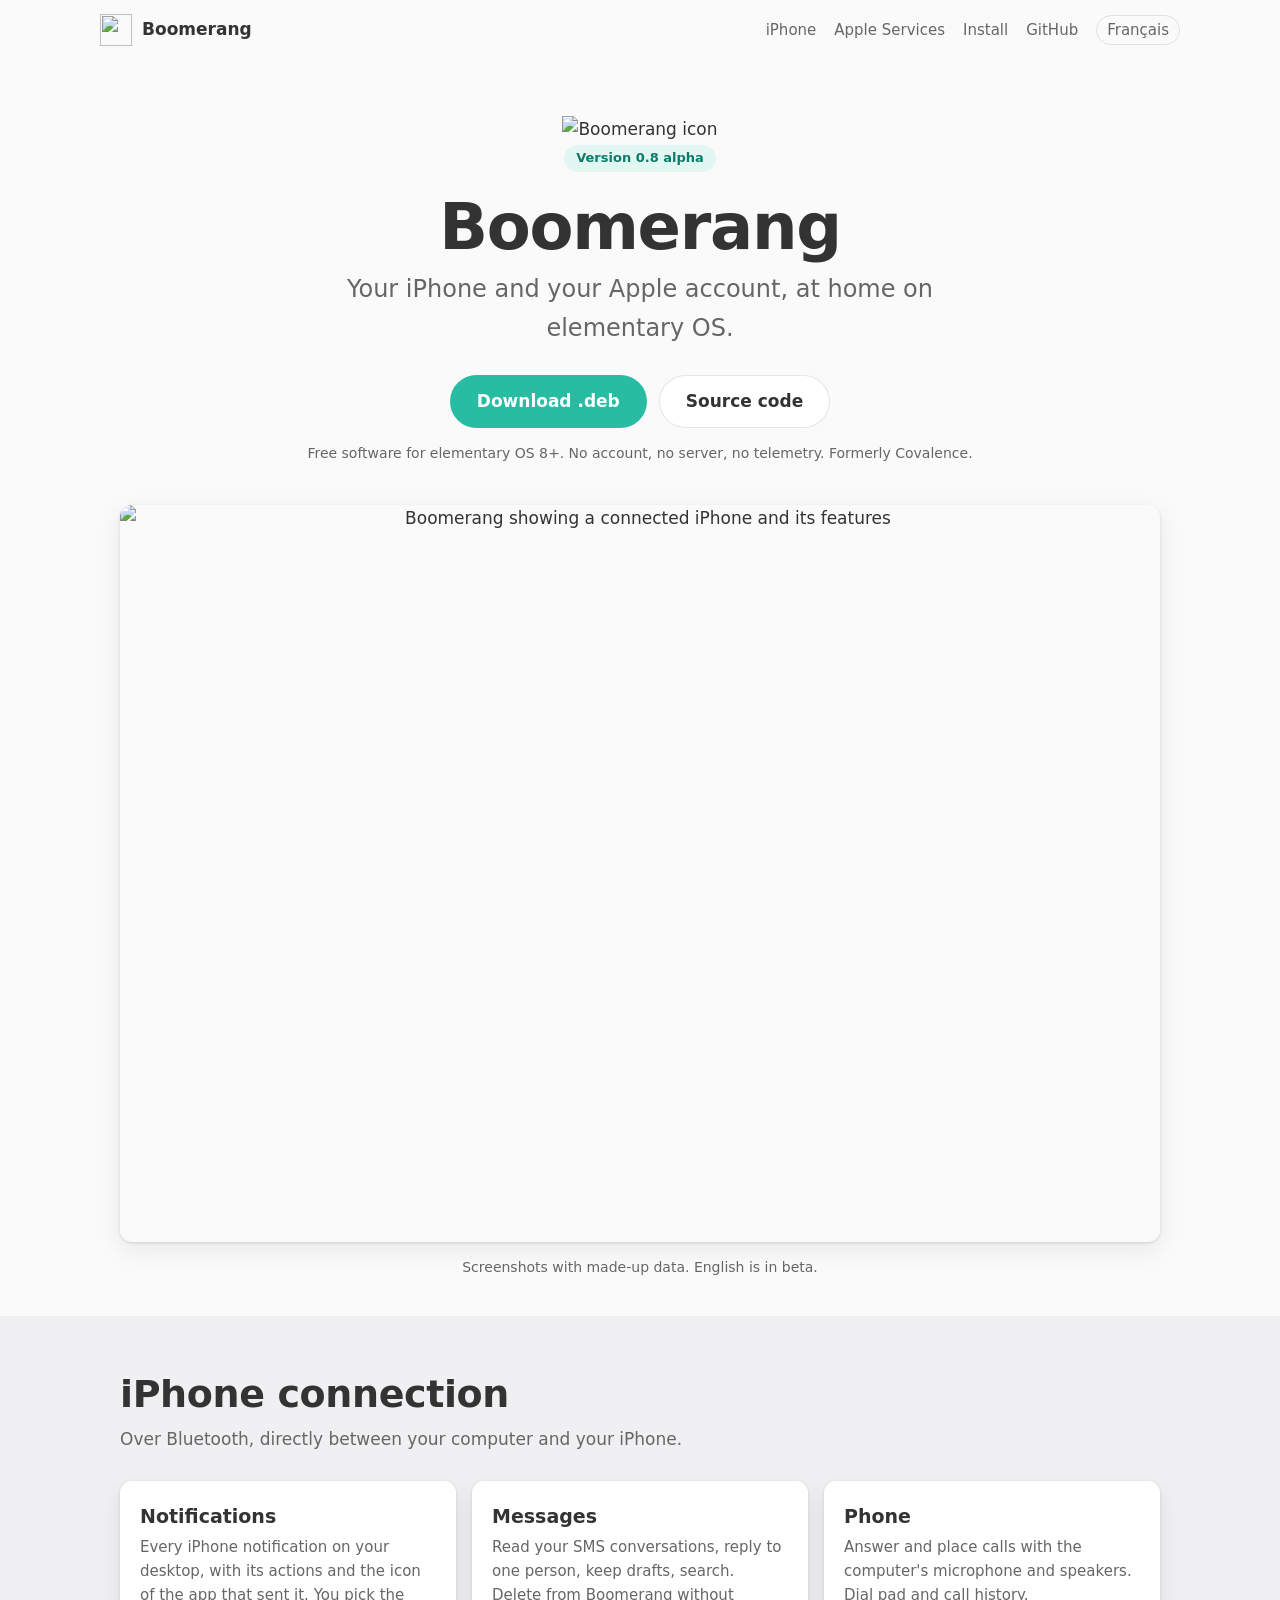
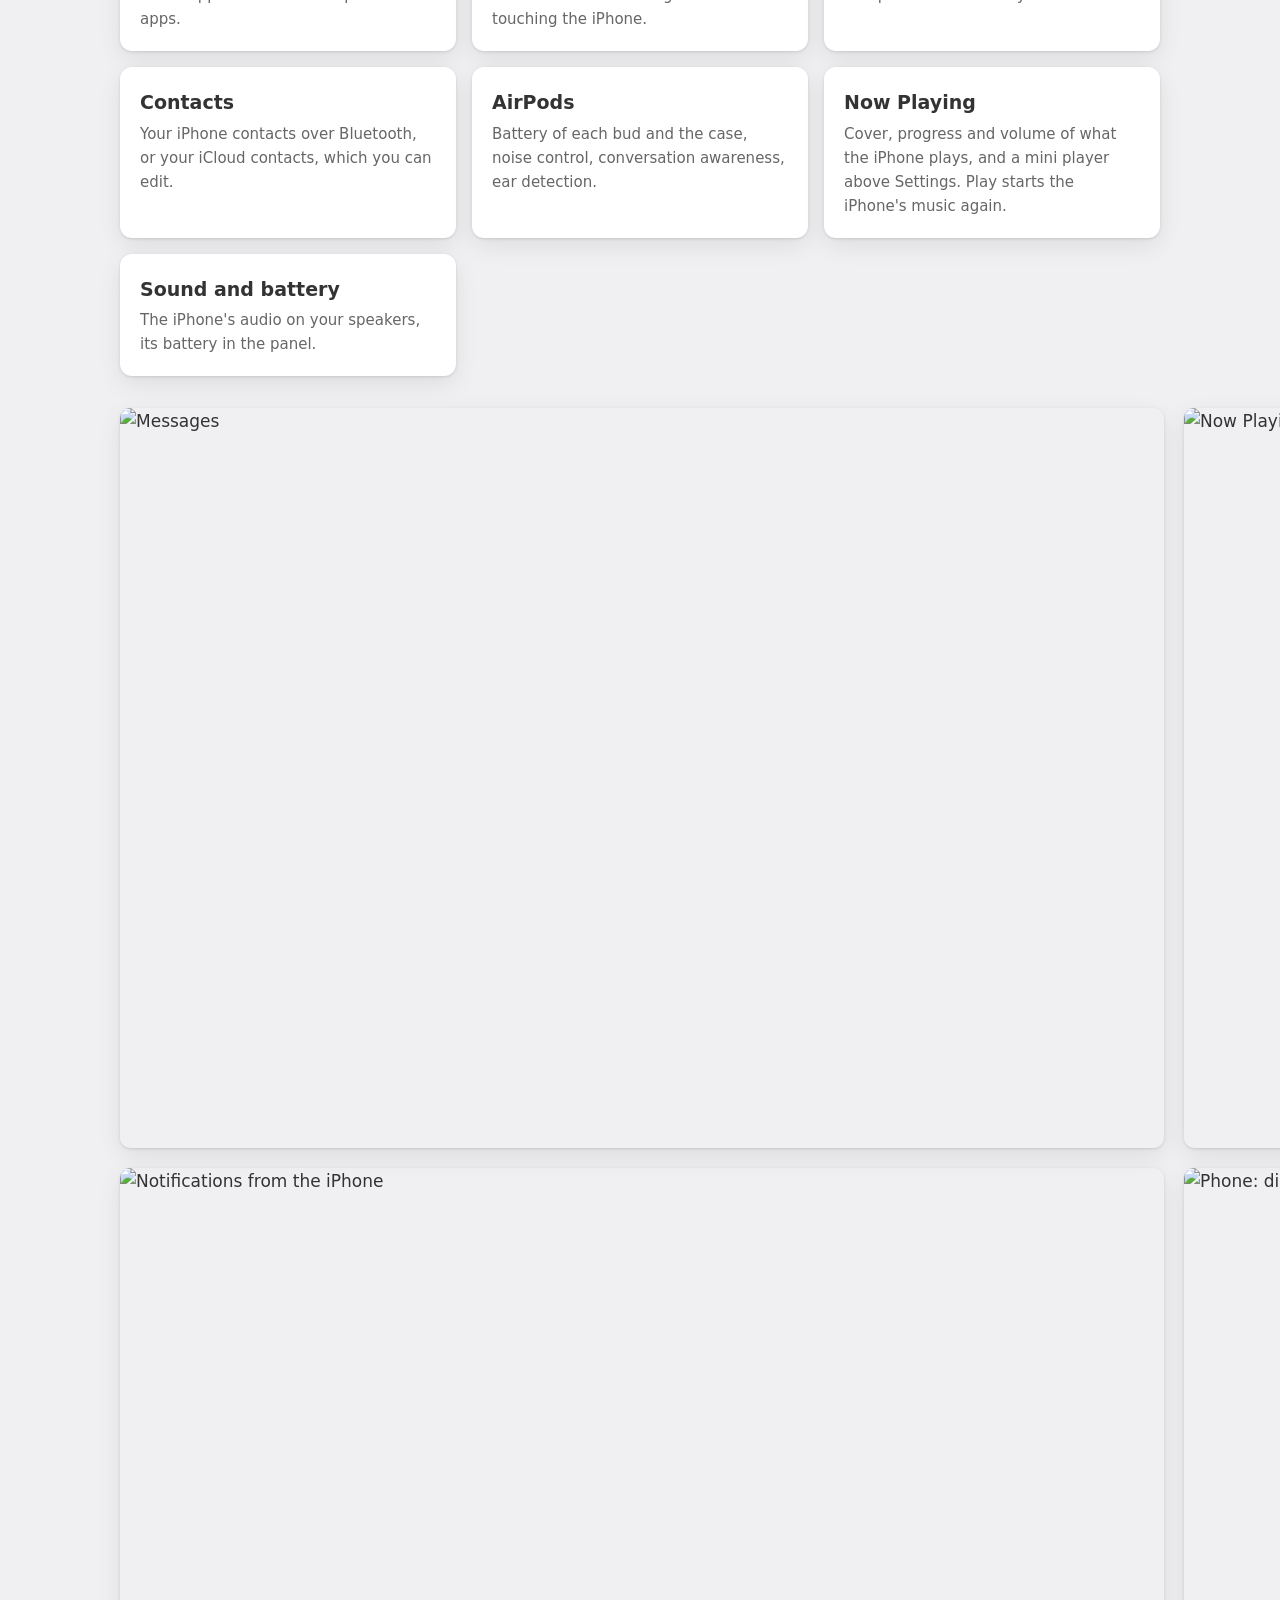
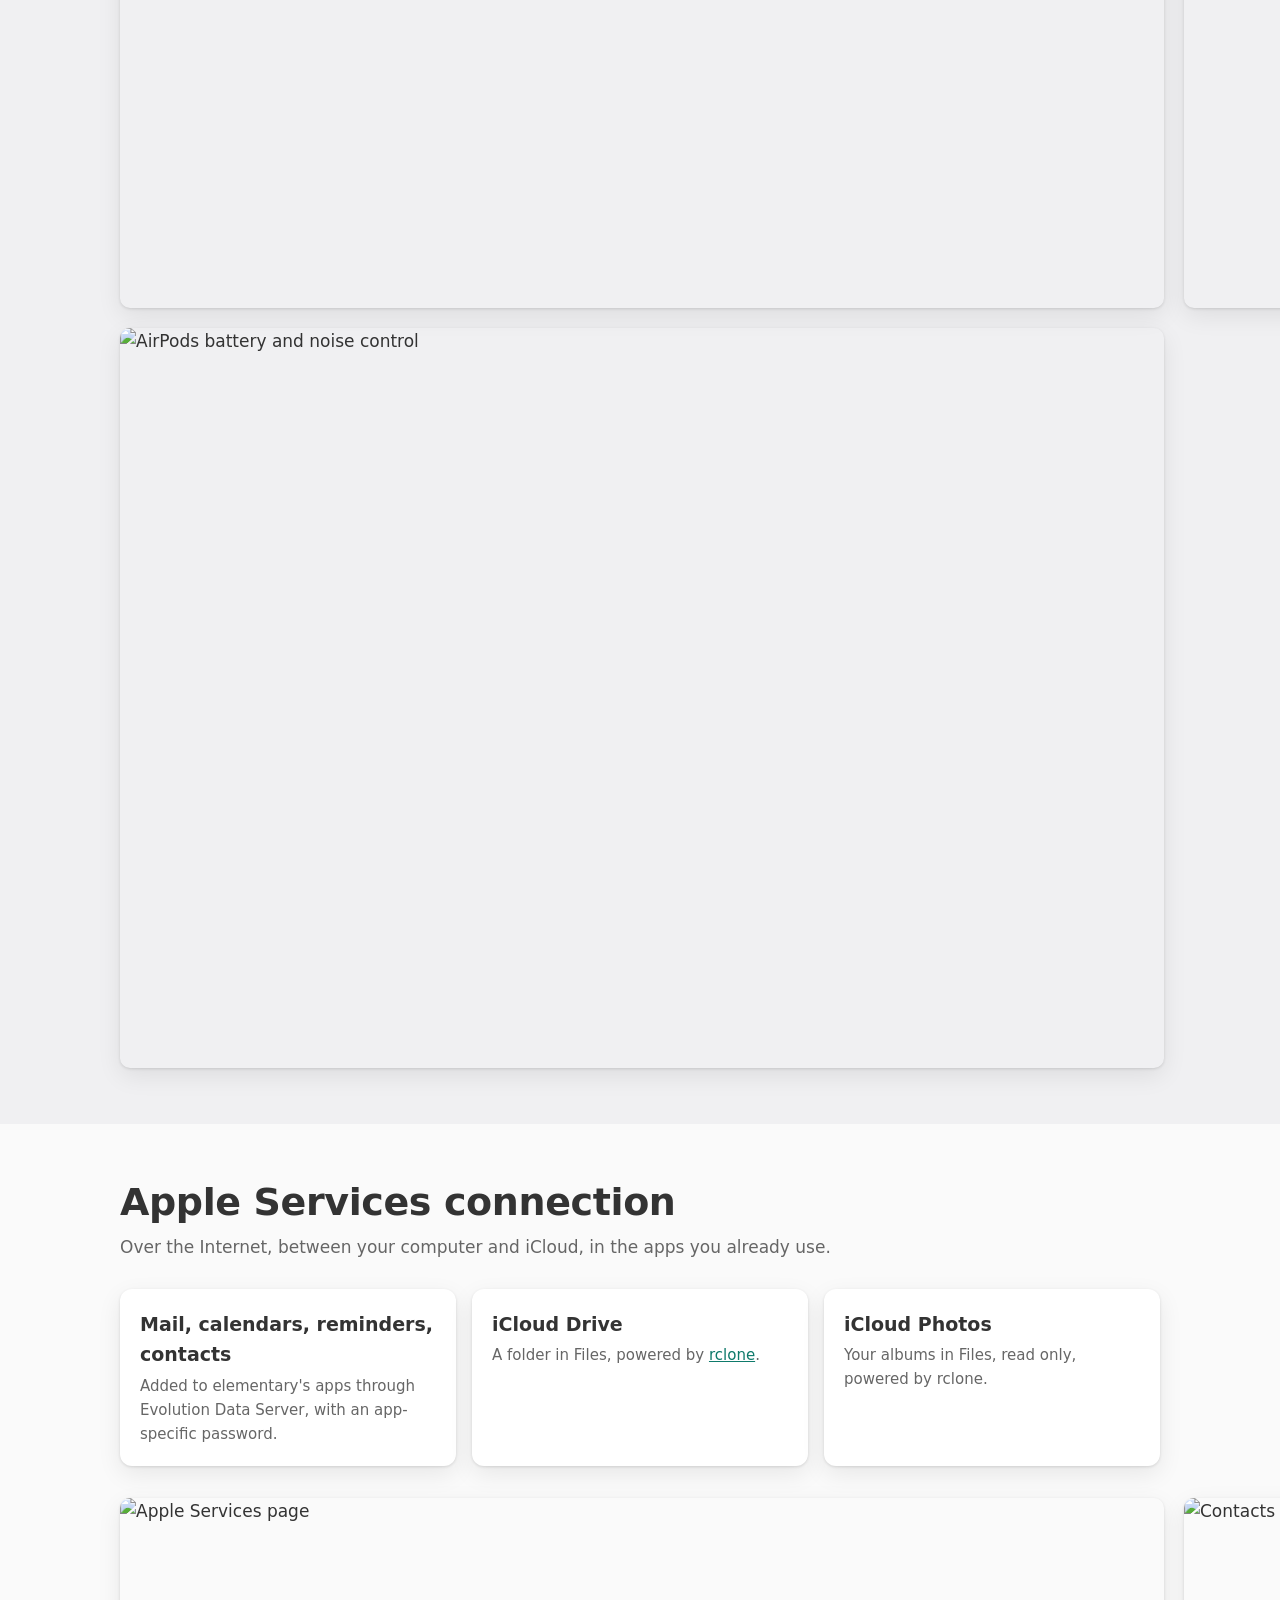
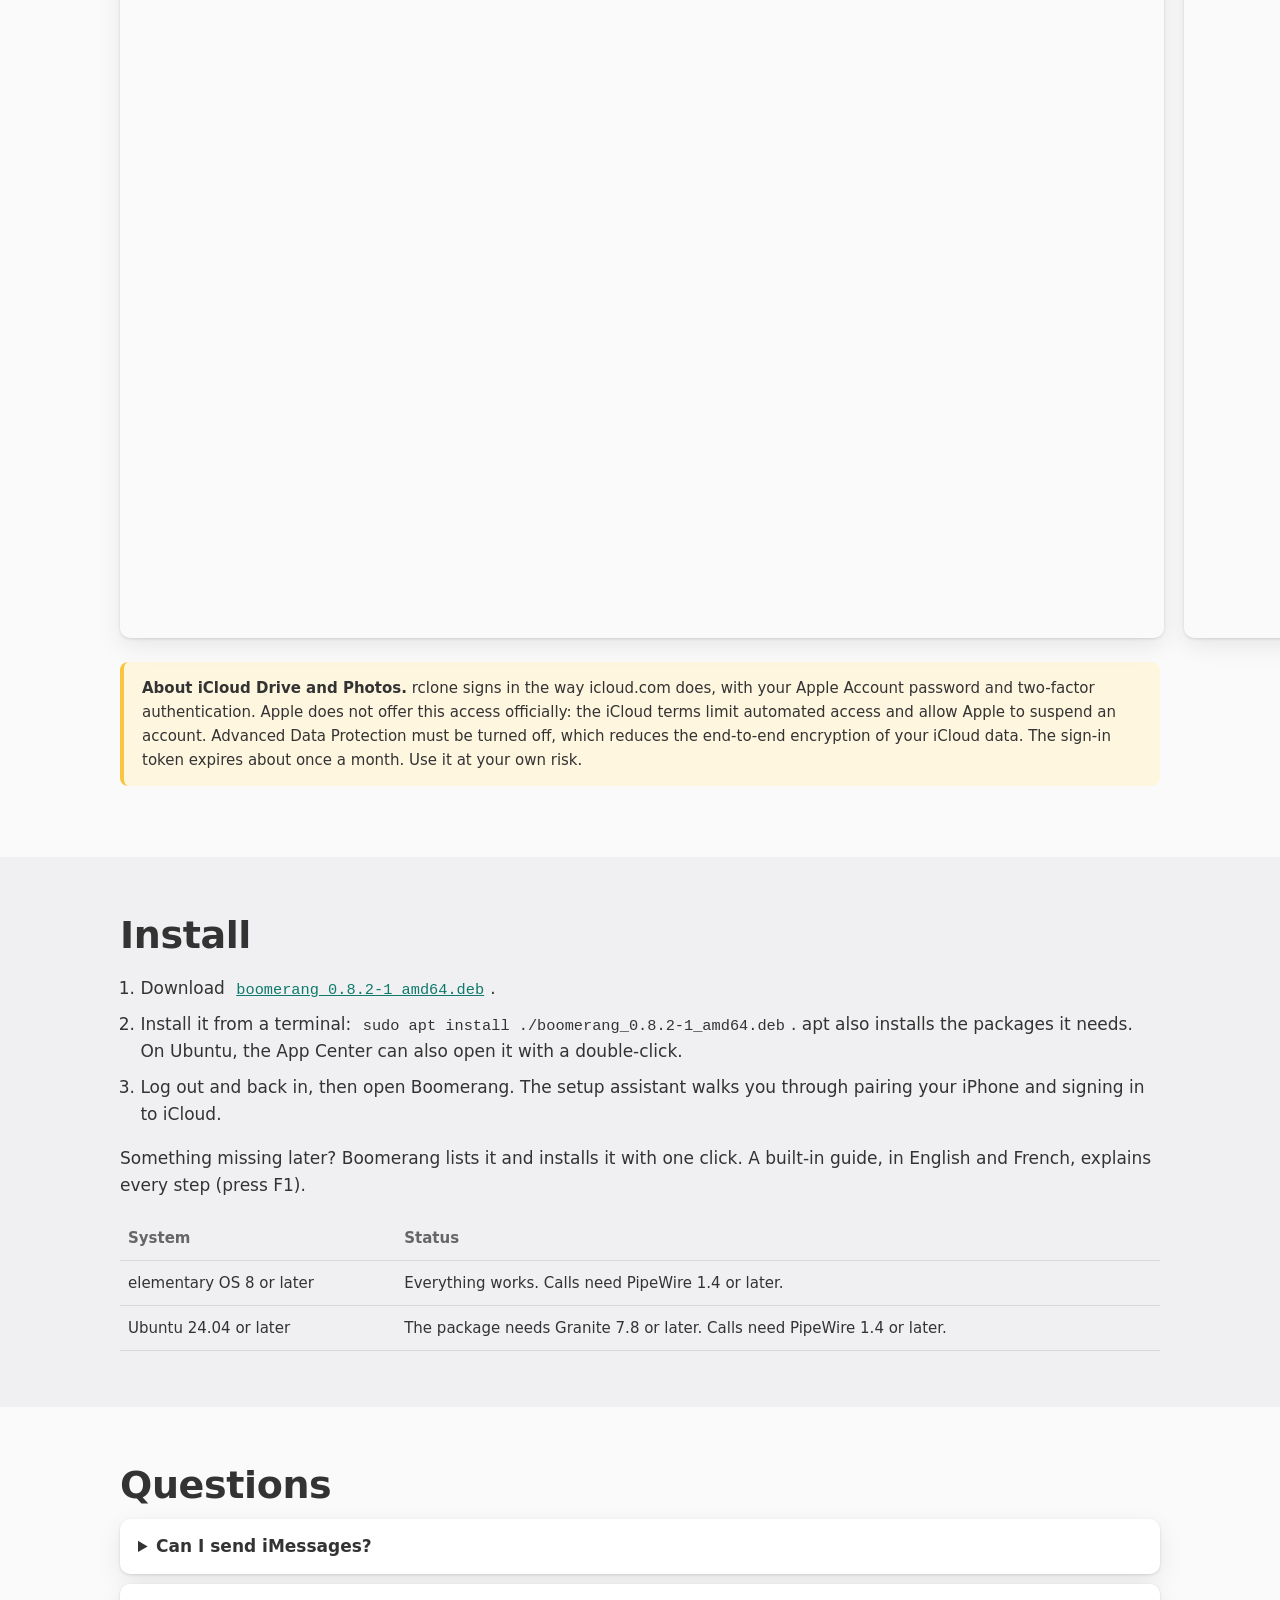
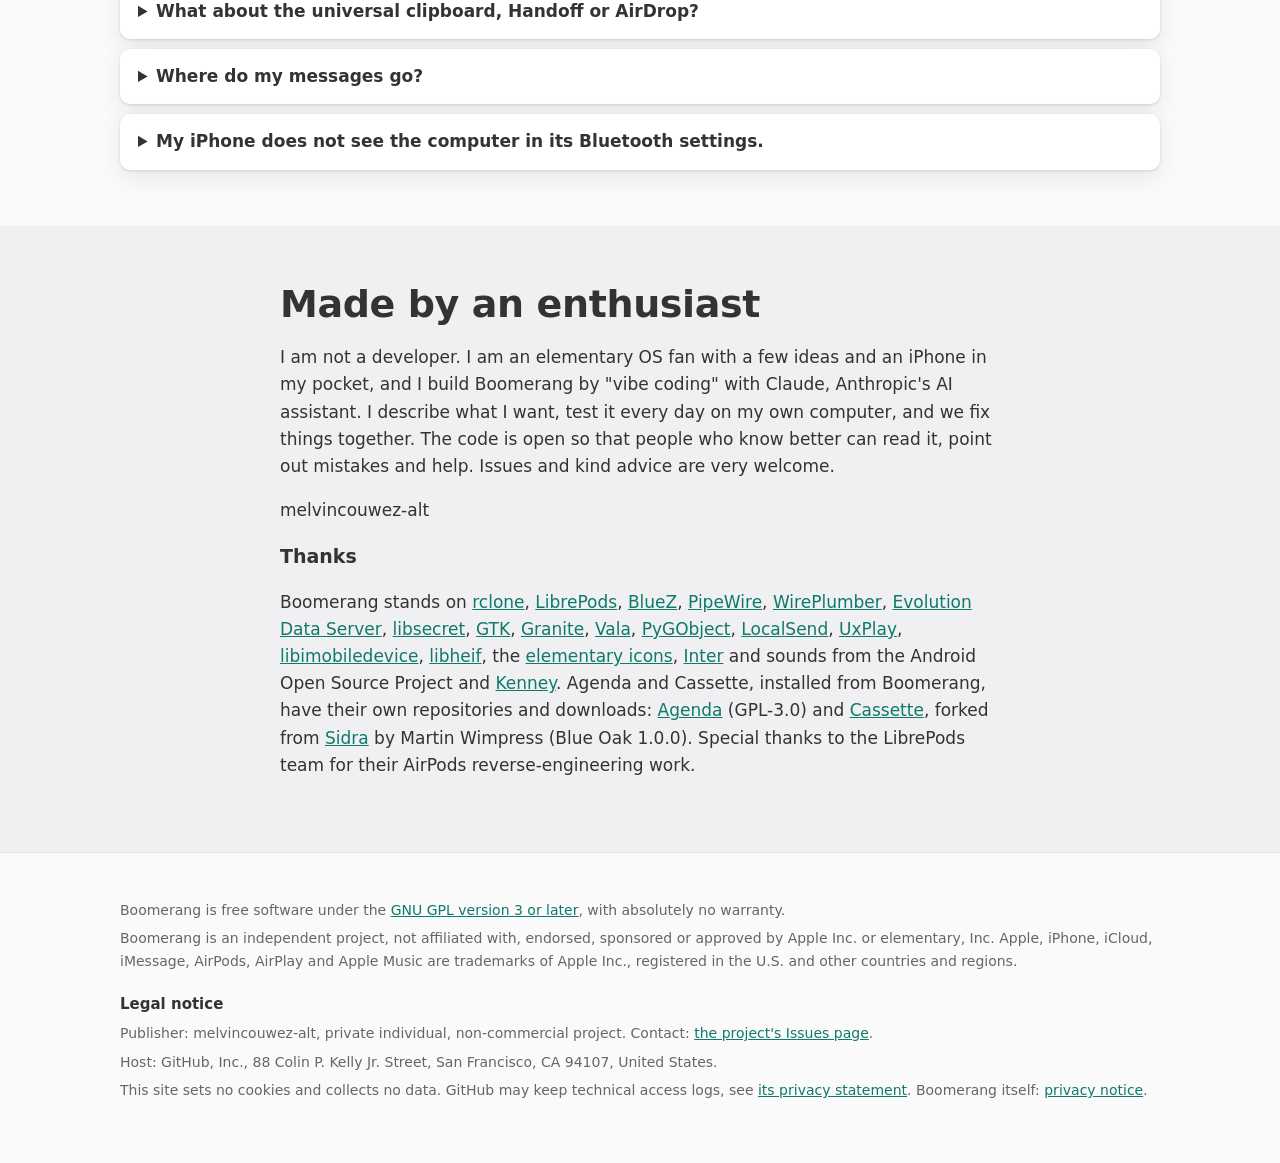
==== commit 360b53e5: "Boomerang 0.8.2 alpha Co-Authored-By: Claude Opus 5.5 <noreply@anthropic.com>" ====
--- a/site/index.html
+++ b/site/index.html
@@ -82,8 +82,8 @@
       <div class="wrap">
         <h2>Install</h2>
         <ol class="steps">
-          <li>Download <a href="https://github.com/melvincouwez-alt/boomerang/releases/tag/v0.8.1"><code>boomerang_0.8.1-1_amd64.deb</code></a>.</li>
-          <li>Install it from a terminal: <code>sudo apt install ./boomerang_0.8.1-1_amd64.deb</code>. apt also installs the packages it needs. On Ubuntu, the App Center can also open it with a double-click.</li>
+          <li>Download <a href="https://github.com/melvincouwez-alt/boomerang/releases/tag/v0.8.2"><code>boomerang_0.8.2-1_amd64.deb</code></a>.</li>
+          <li>Install it from a terminal: <code>sudo apt install ./boomerang_0.8.2-1_amd64.deb</code>. apt also installs the packages it needs. On Ubuntu, the App Center can also open it with a double-click.</li>
           <li>Log out and back in, then open Boomerang. The setup assistant walks you through pairing your iPhone and signing in to iCloud.</li>
         </ol>
         <p>Something missing later? Boomerang lists it and installs it with one click. A built-in guide, in English and French, explains every step (press F1).</p>
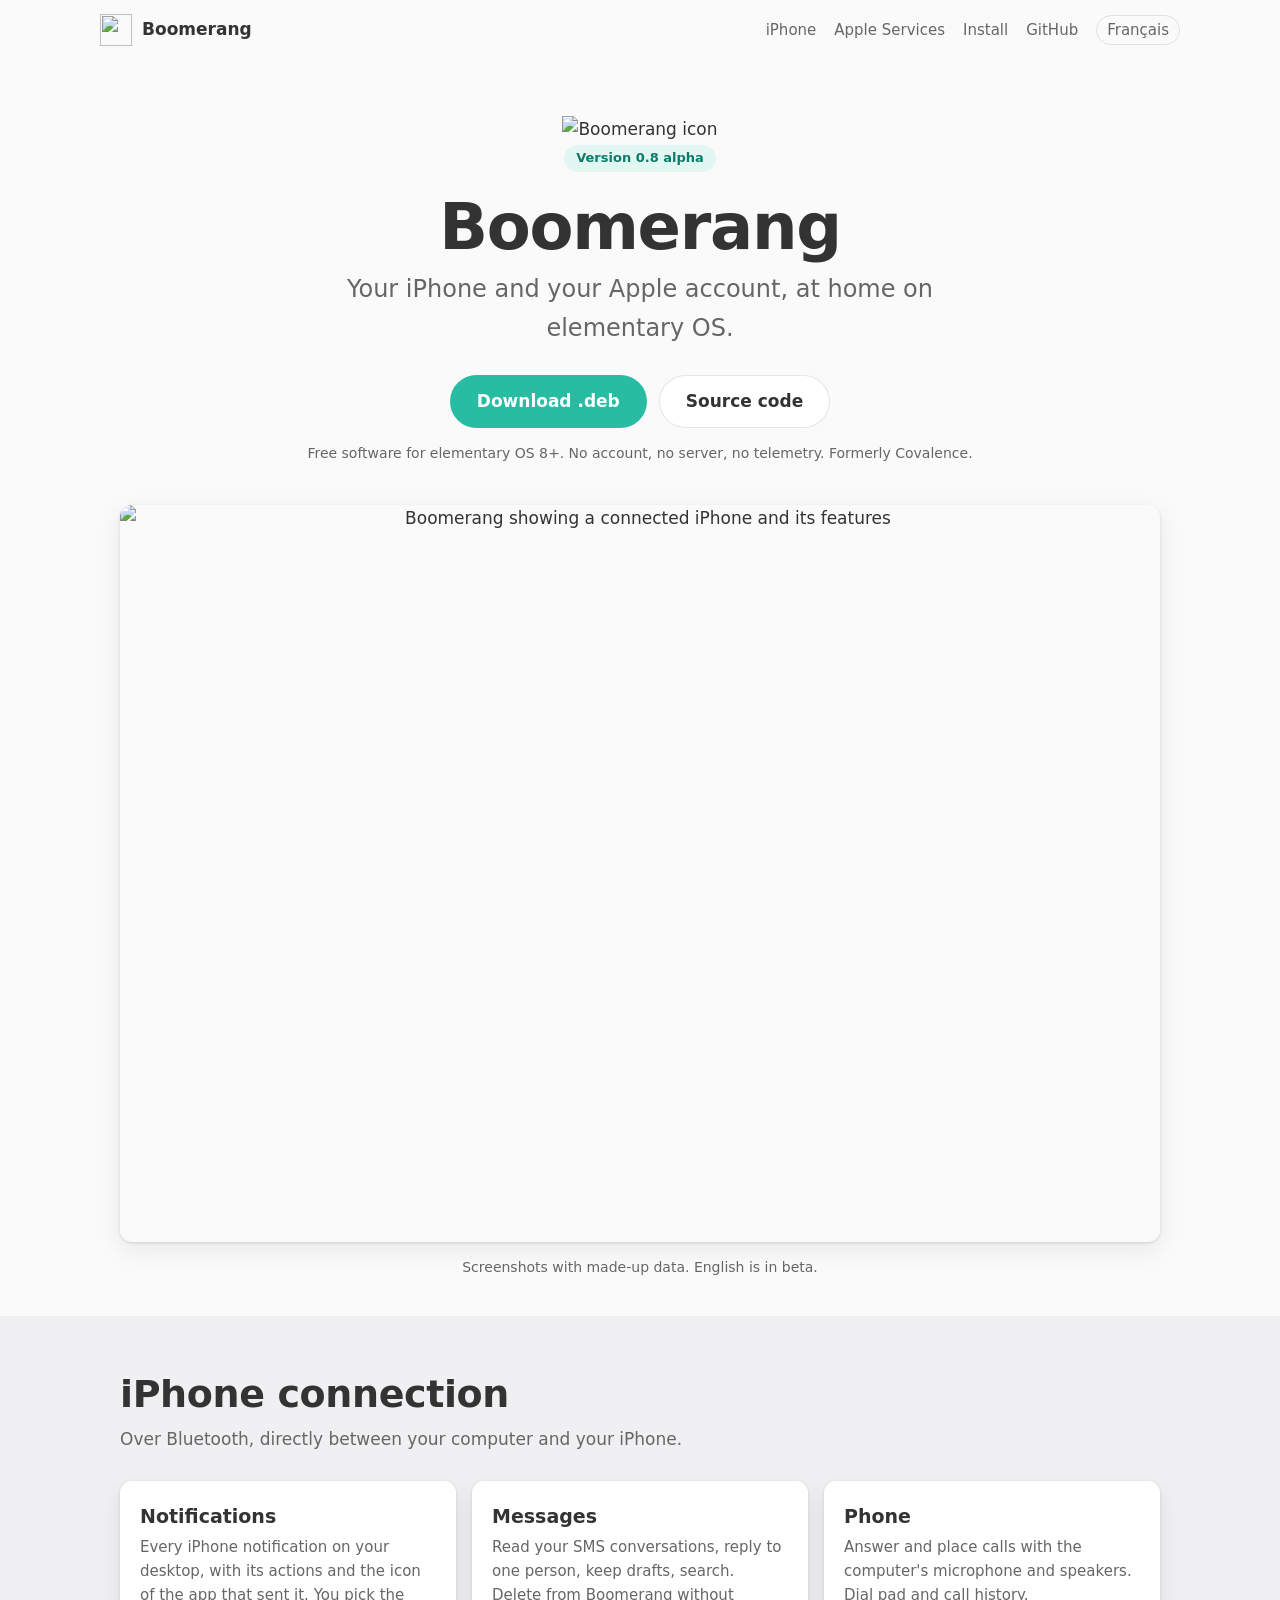
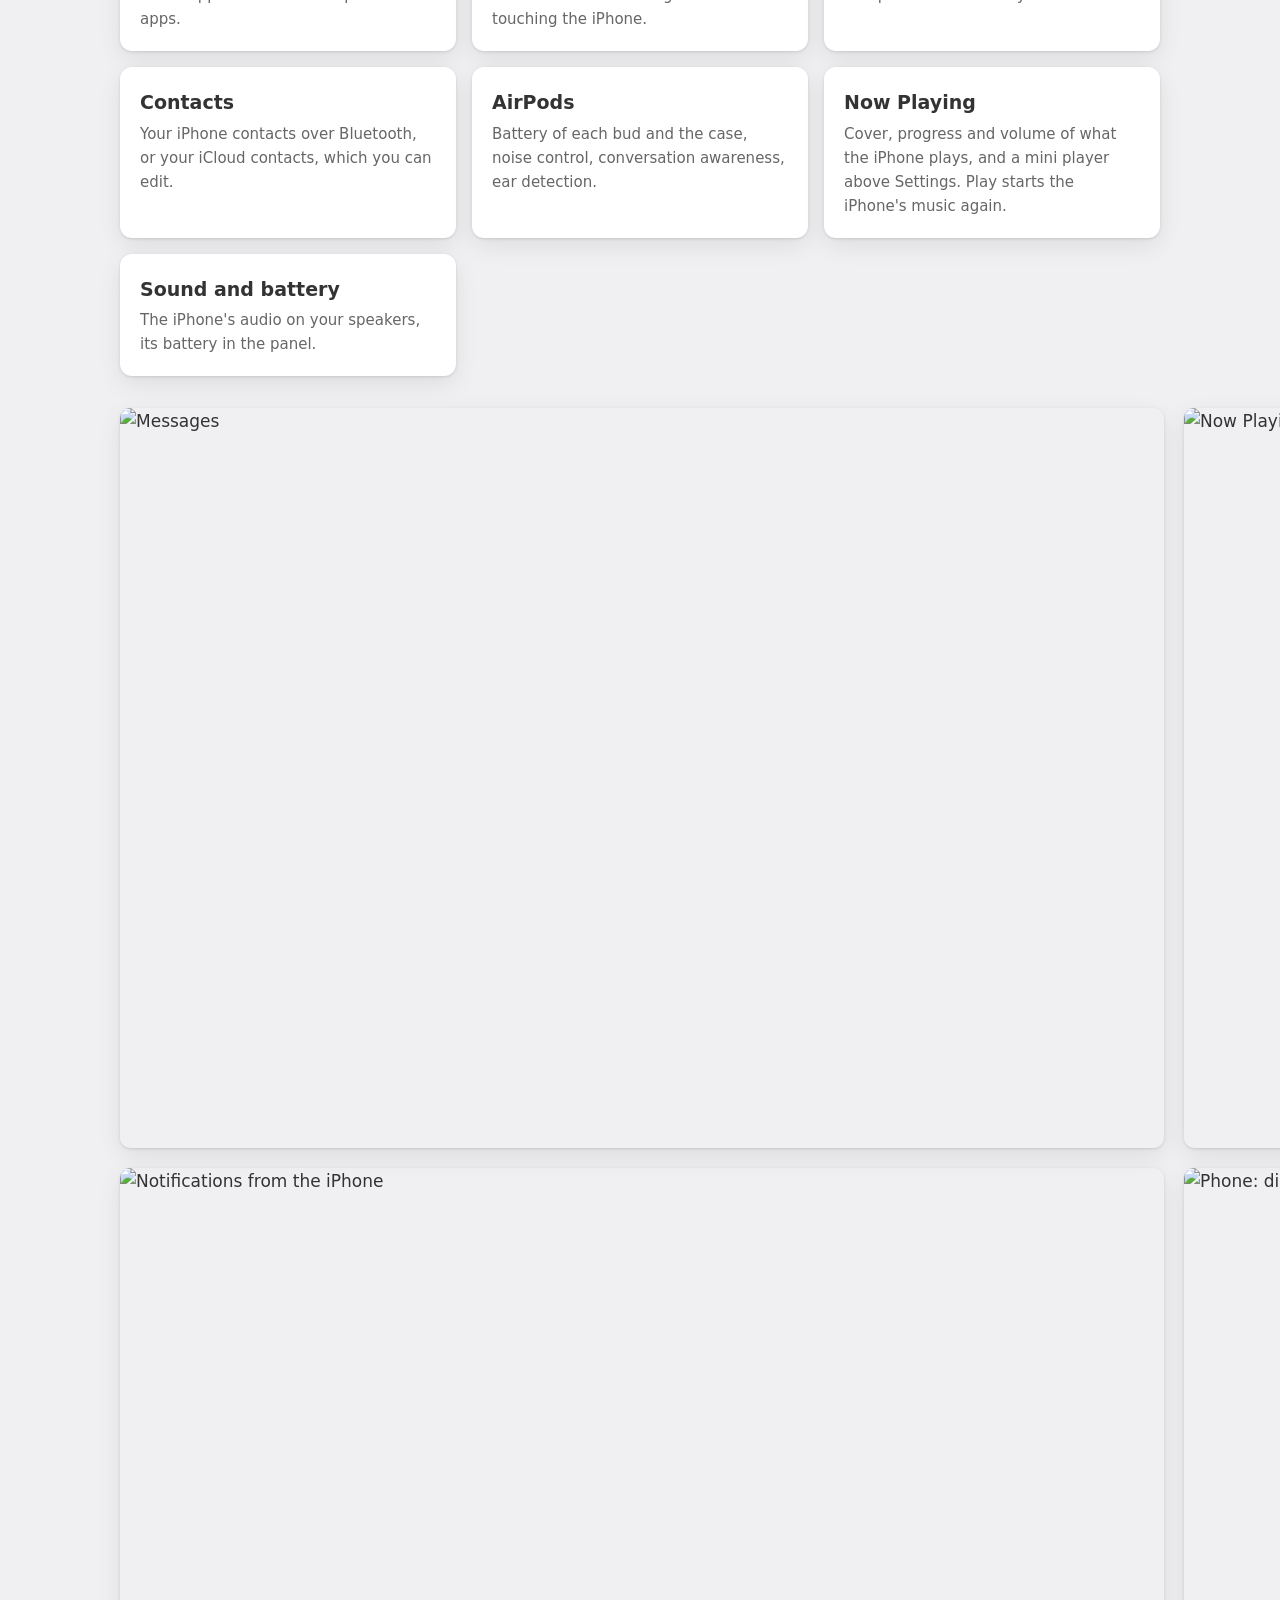
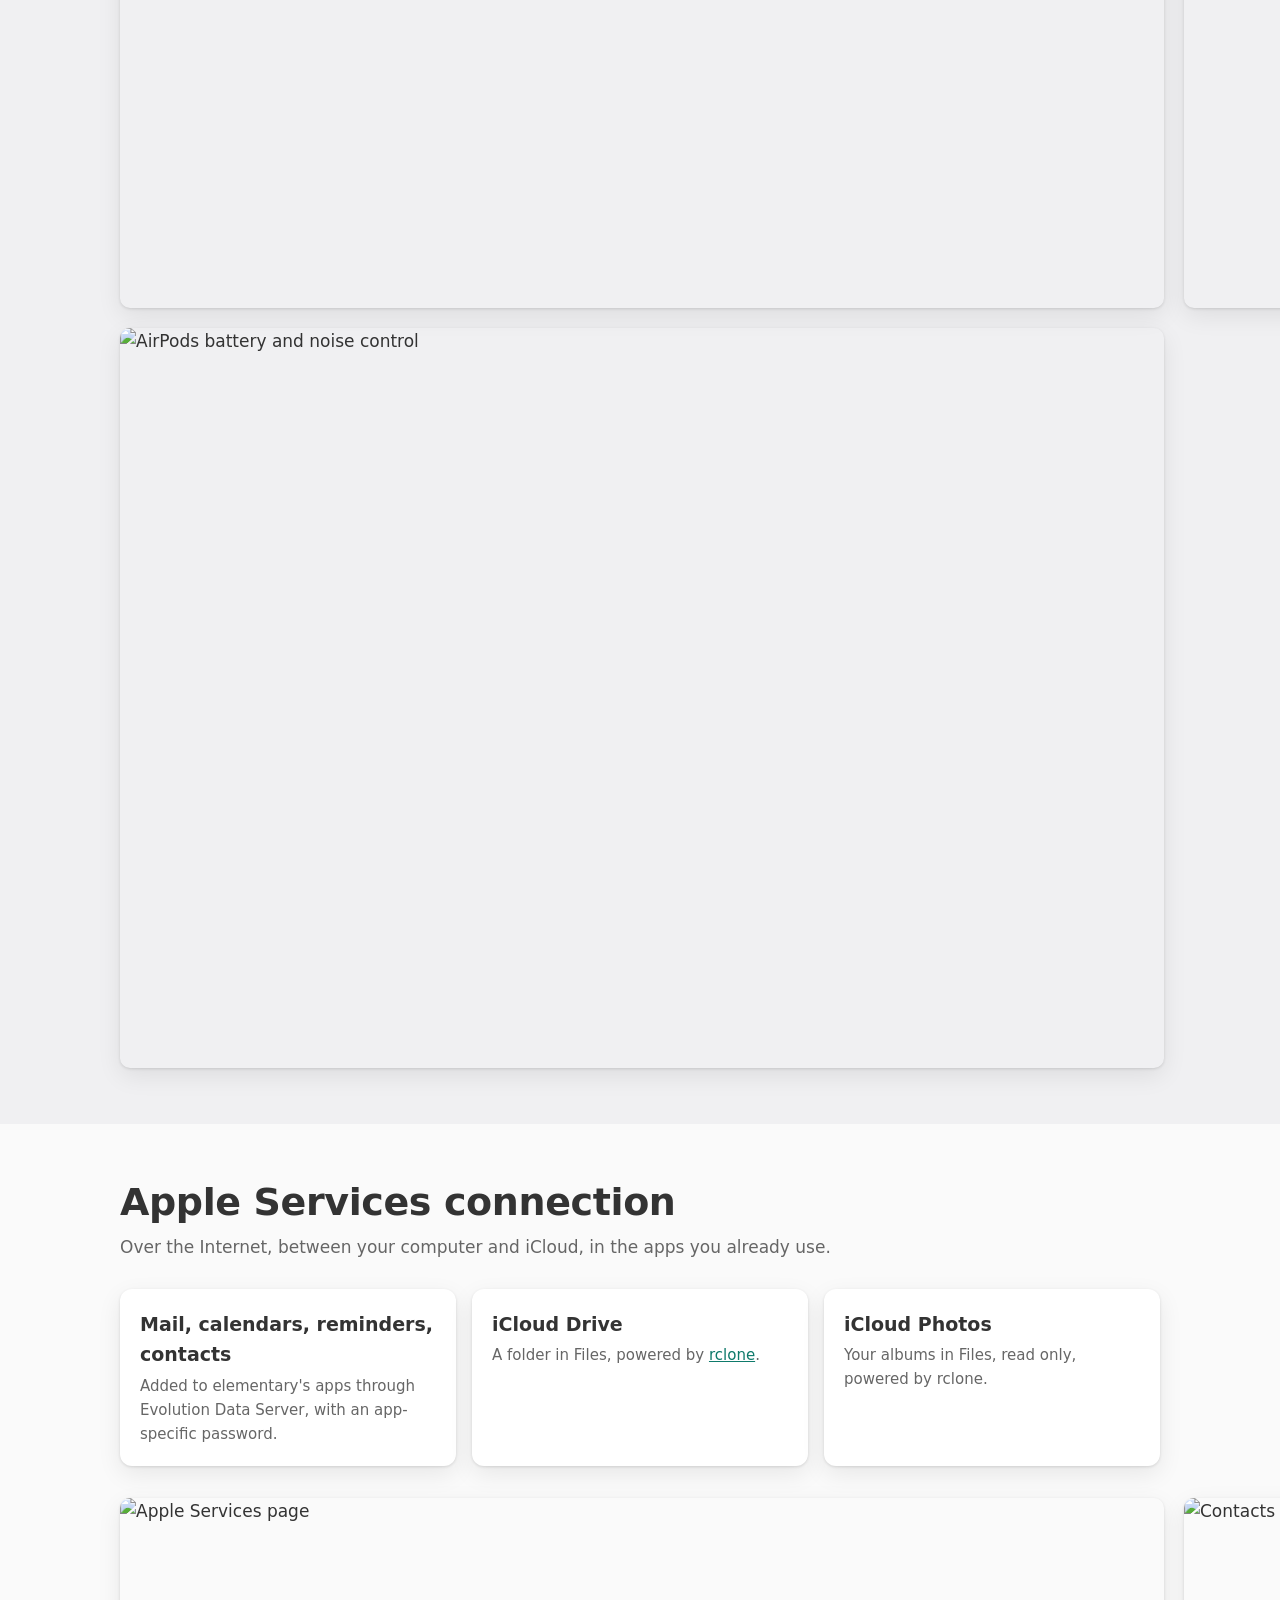
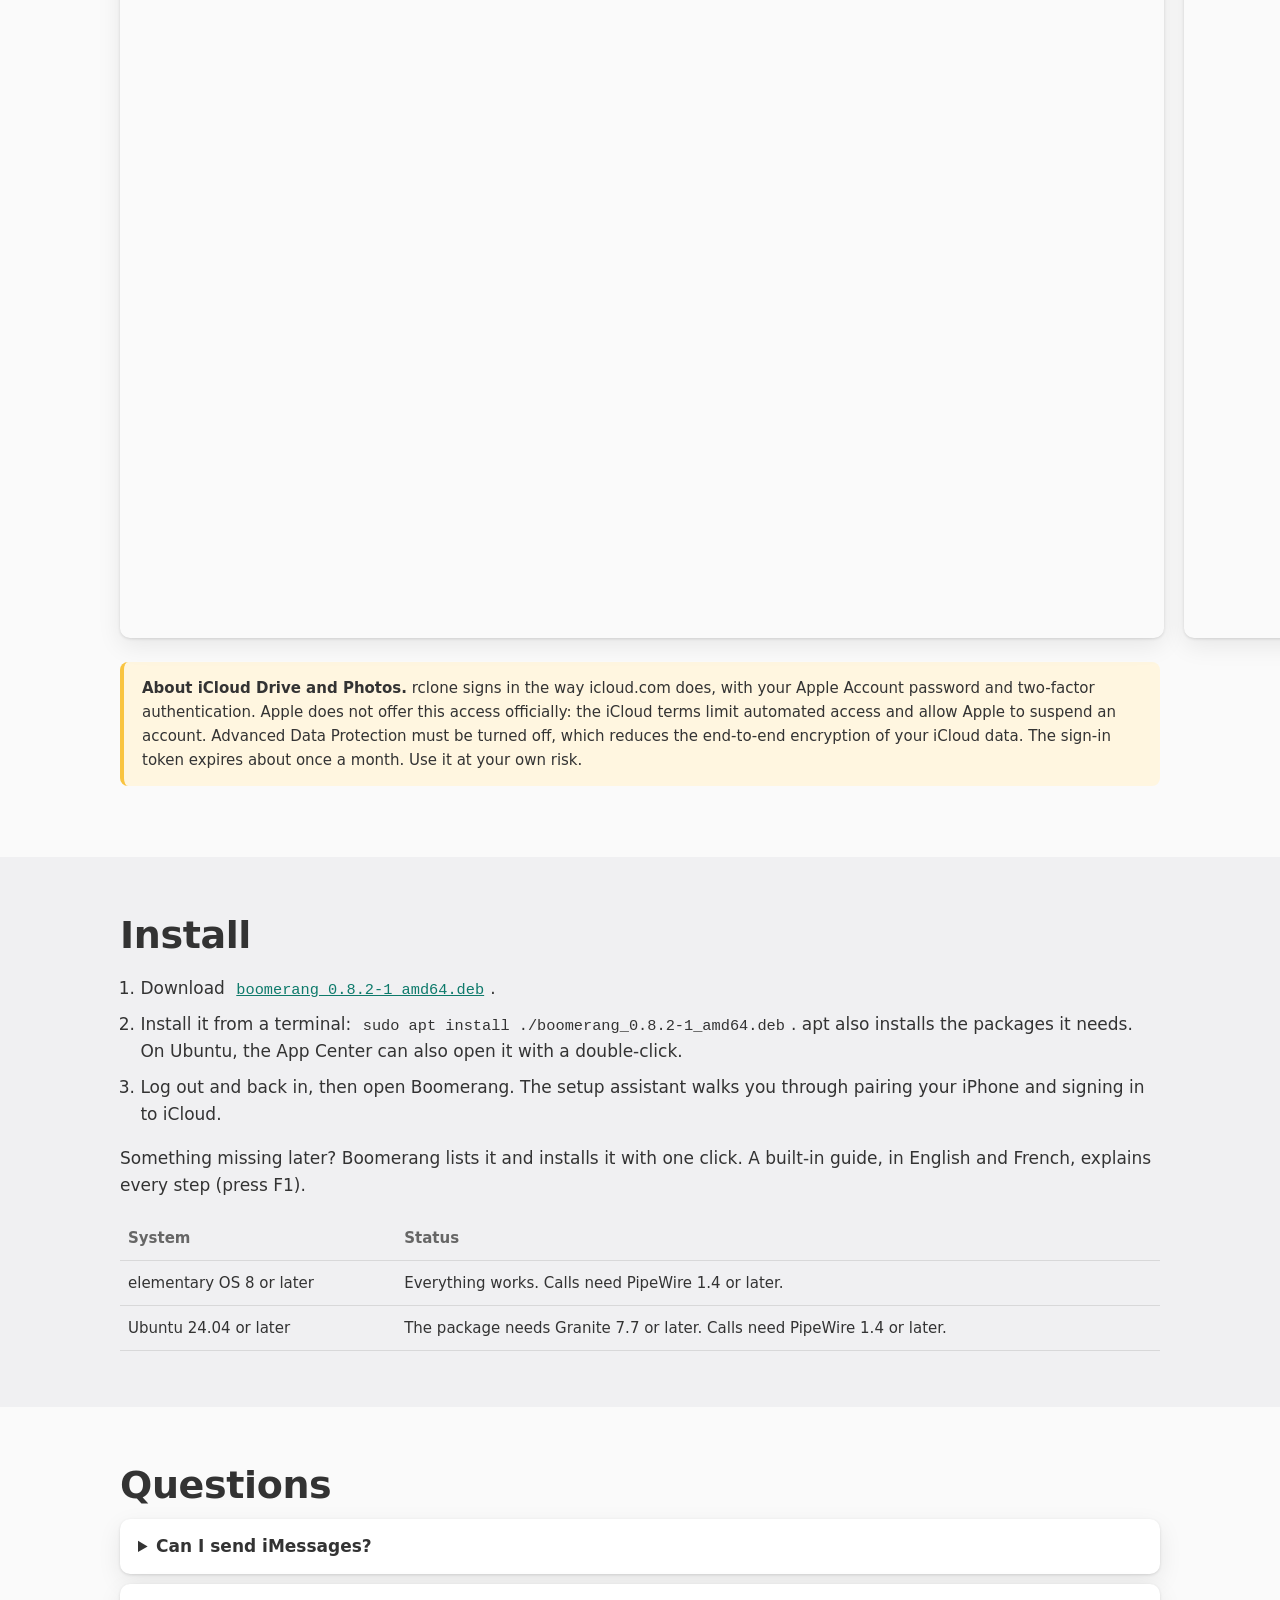
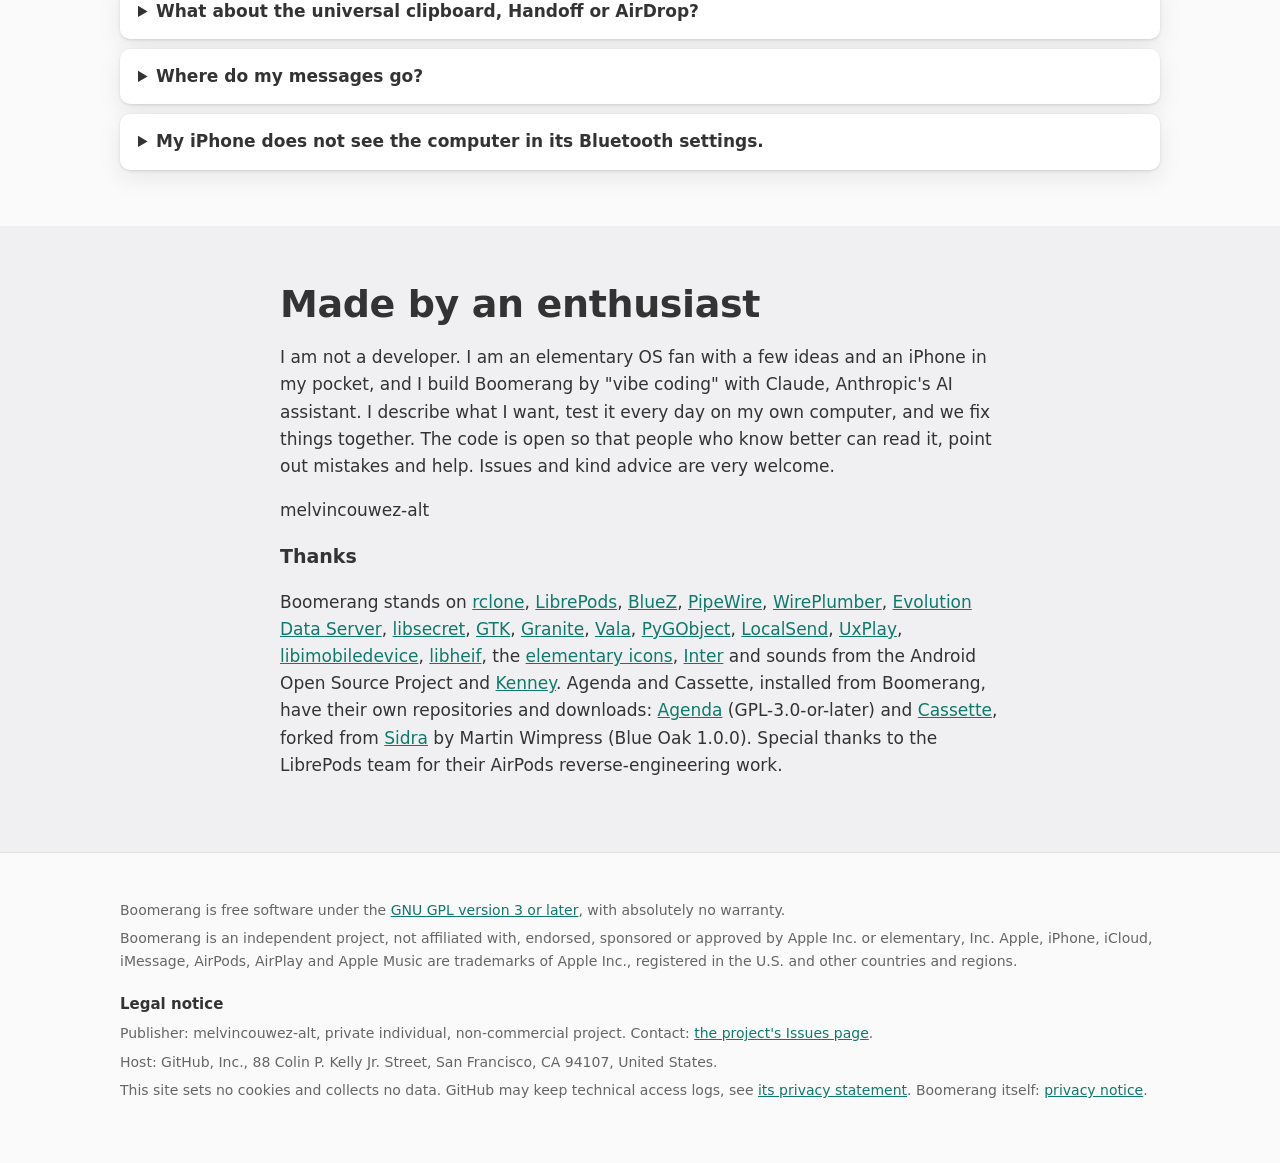
==== commit b3514987: "Relecture des textes français README, documentation, fiches AppStream et descriptions de paquet rééc" ====
--- a/site/index.html
+++ b/site/index.html
@@ -90,7 +90,7 @@
         <table>
           <tr><th>System</th><th>Status</th></tr>
           <tr><td>elementary OS 8 or later</td><td>Everything works. Calls need PipeWire 1.4 or later.</td></tr>
-          <tr><td>Ubuntu 24.04 or later</td><td>The package needs Granite 7.8 or later. Calls need PipeWire 1.4 or later.</td></tr>
+          <tr><td>Ubuntu 24.04 or later</td><td>The package needs Granite 7.7 or later. Calls need PipeWire 1.4 or later.</td></tr>
         </table>
       </div>
     </section>
@@ -129,7 +129,7 @@
           <a href="https://github.com/strukturag/libheif">libheif</a>,
           the <a href="https://github.com/elementary/icons">elementary icons</a>,
           <a href="https://github.com/rsms/inter">Inter</a> and sounds from the Android Open Source Project and <a href="https://kenney.nl/assets/interface-sounds">Kenney</a>.
-          Agenda and Cassette, installed from Boomerang, have their own repositories and downloads: <a href="https://github.com/melvincouwez-alt/agenda">Agenda</a> (GPL-3.0) and <a href="https://github.com/melvincouwez-alt/cassette">Cassette</a>, forked from <a href="https://github.com/wimpysworld/sidra">Sidra</a> by Martin Wimpress (Blue Oak 1.0.0).
+          Agenda and Cassette, installed from Boomerang, have their own repositories and downloads: <a href="https://github.com/melvincouwez-alt/agenda">Agenda</a> (GPL-3.0-or-later) and <a href="https://github.com/melvincouwez-alt/cassette">Cassette</a>, forked from <a href="https://github.com/wimpysworld/sidra">Sidra</a> by Martin Wimpress (Blue Oak 1.0.0).
           Special thanks to the LibrePods team for their AirPods reverse-engineering work.</p>
       </div>
     </section>
